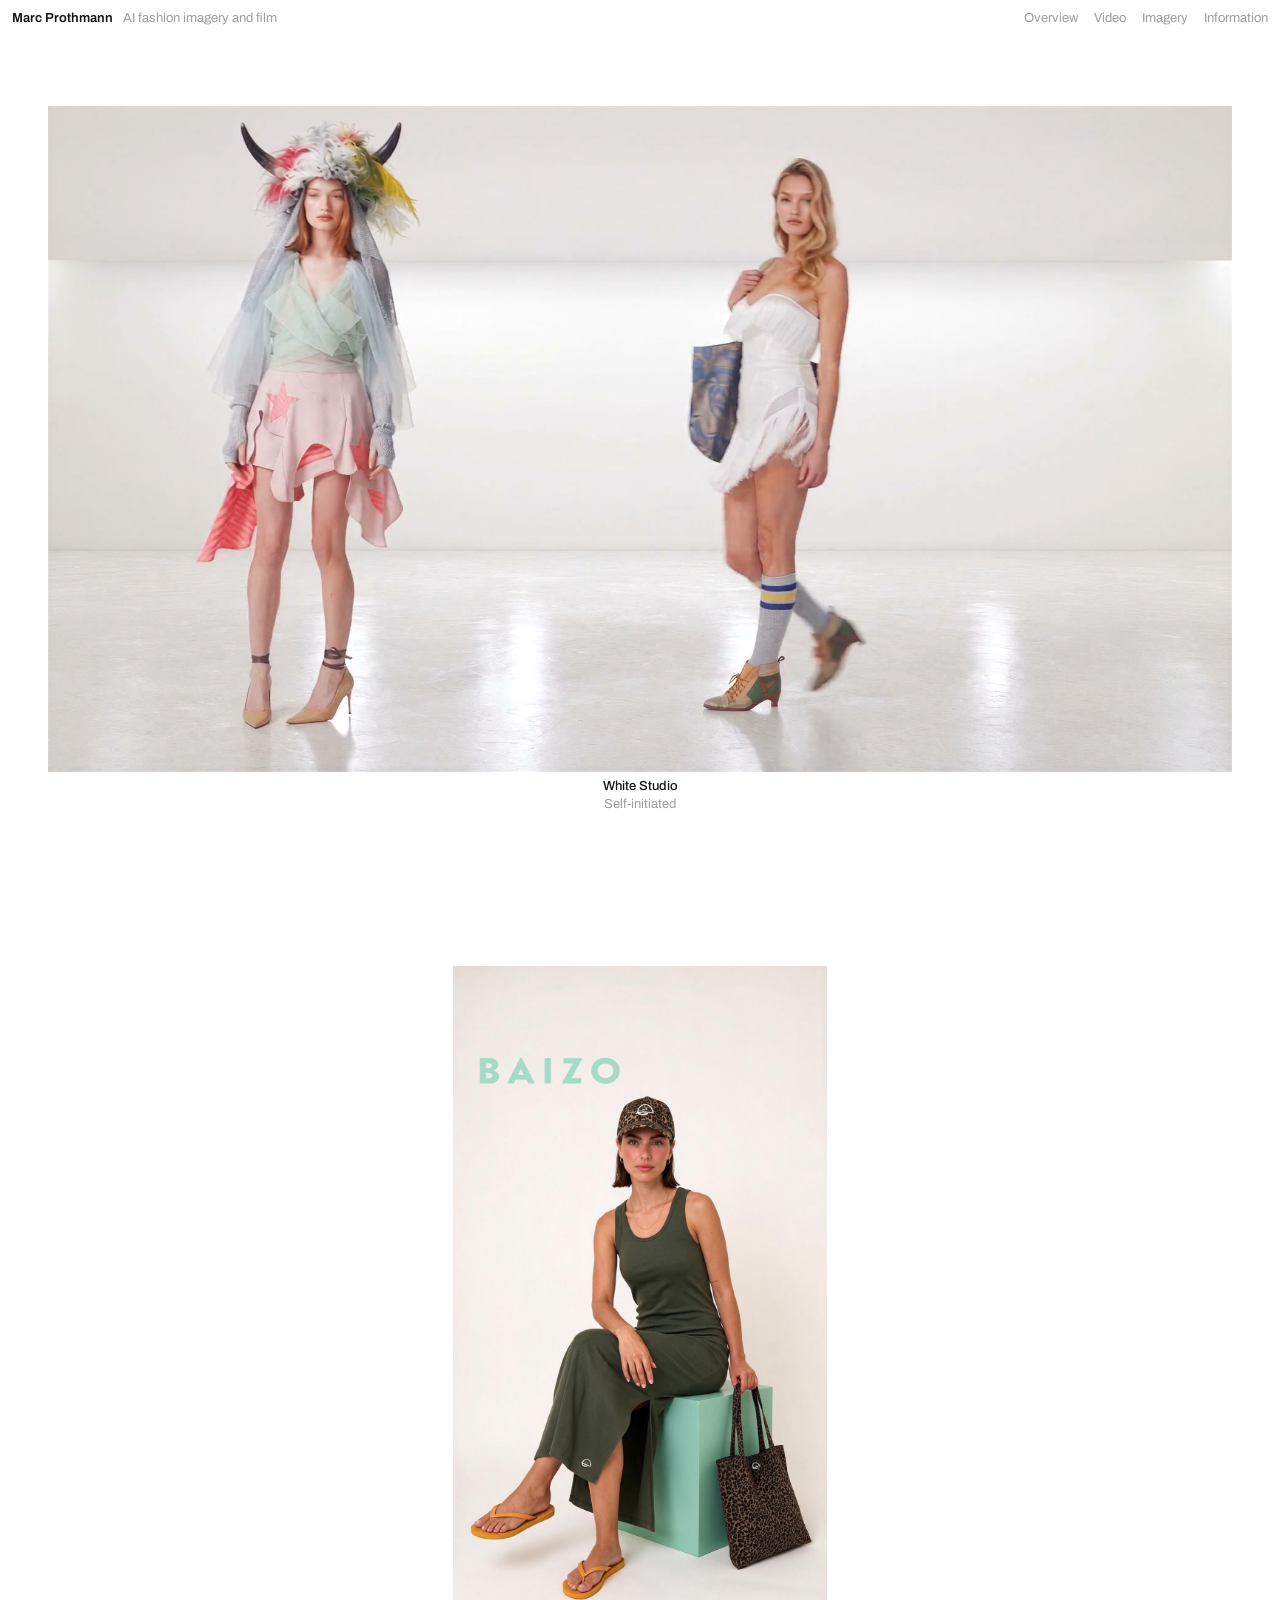
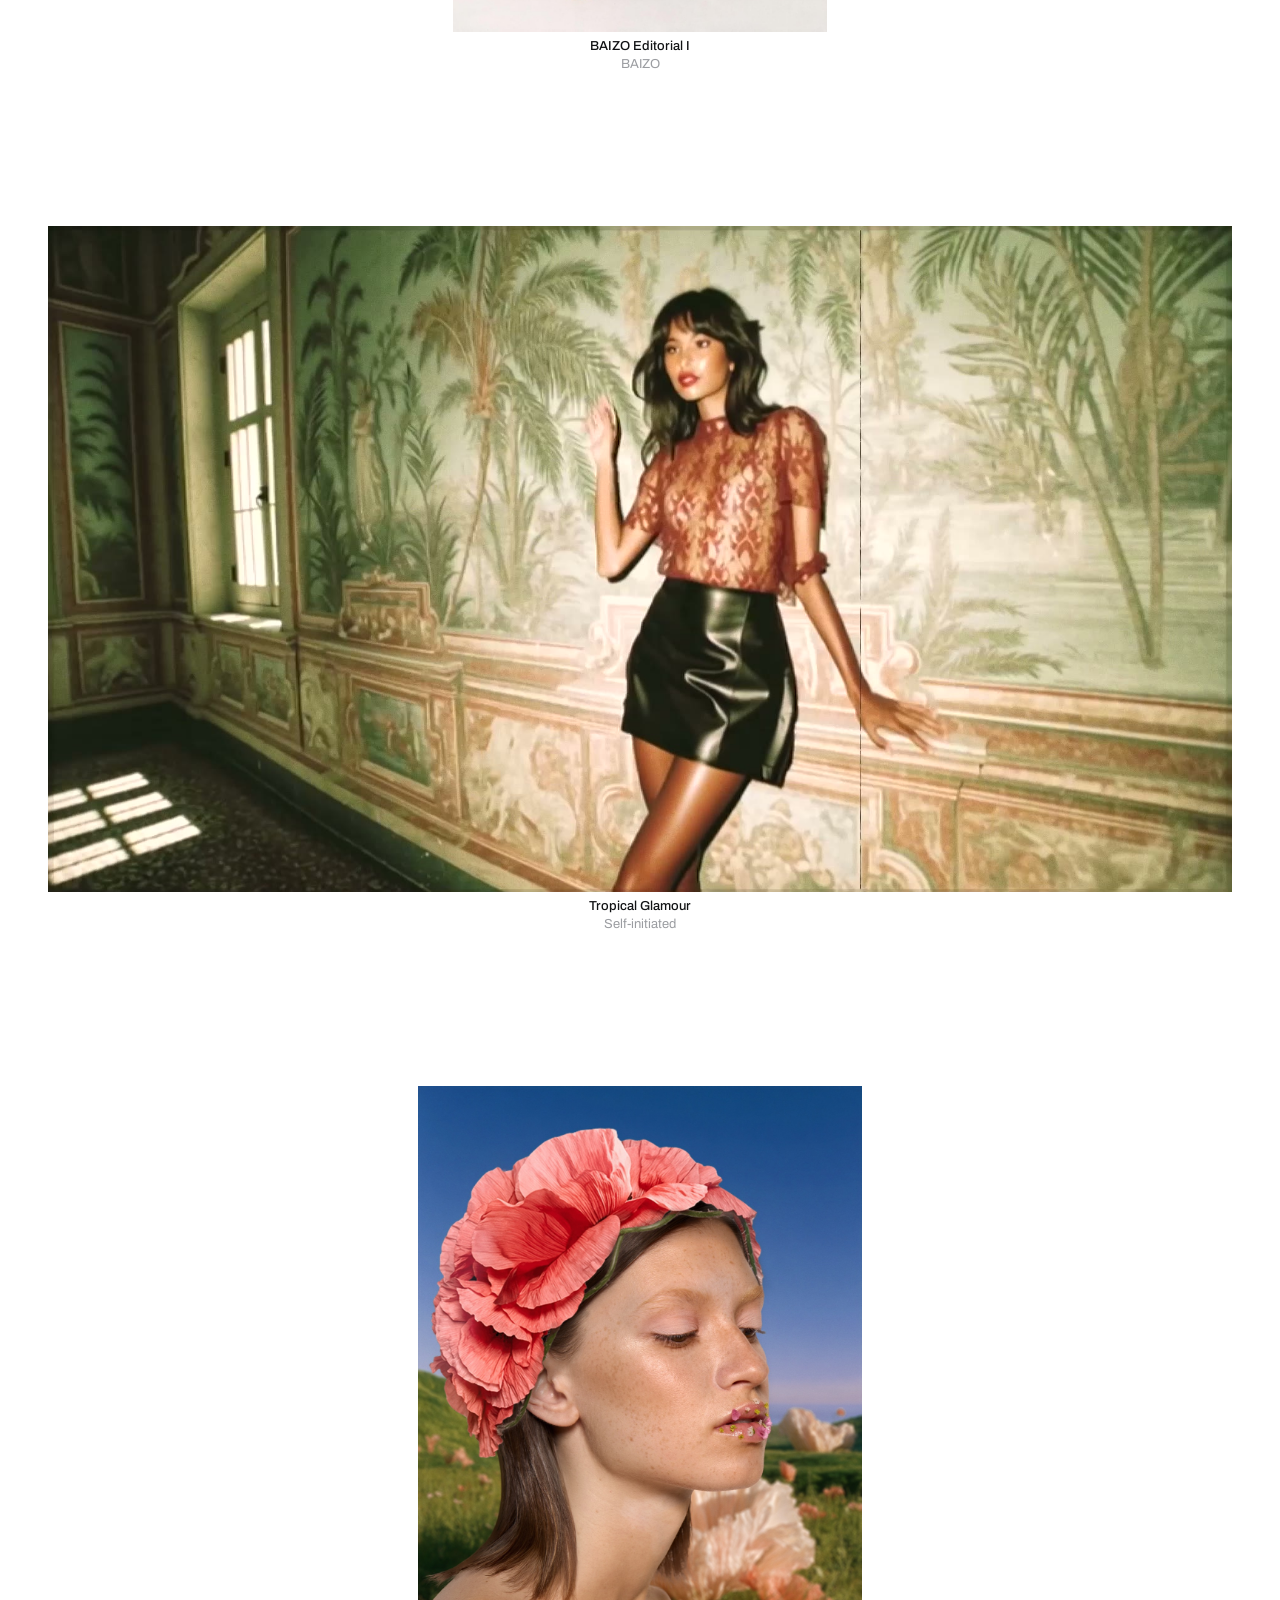
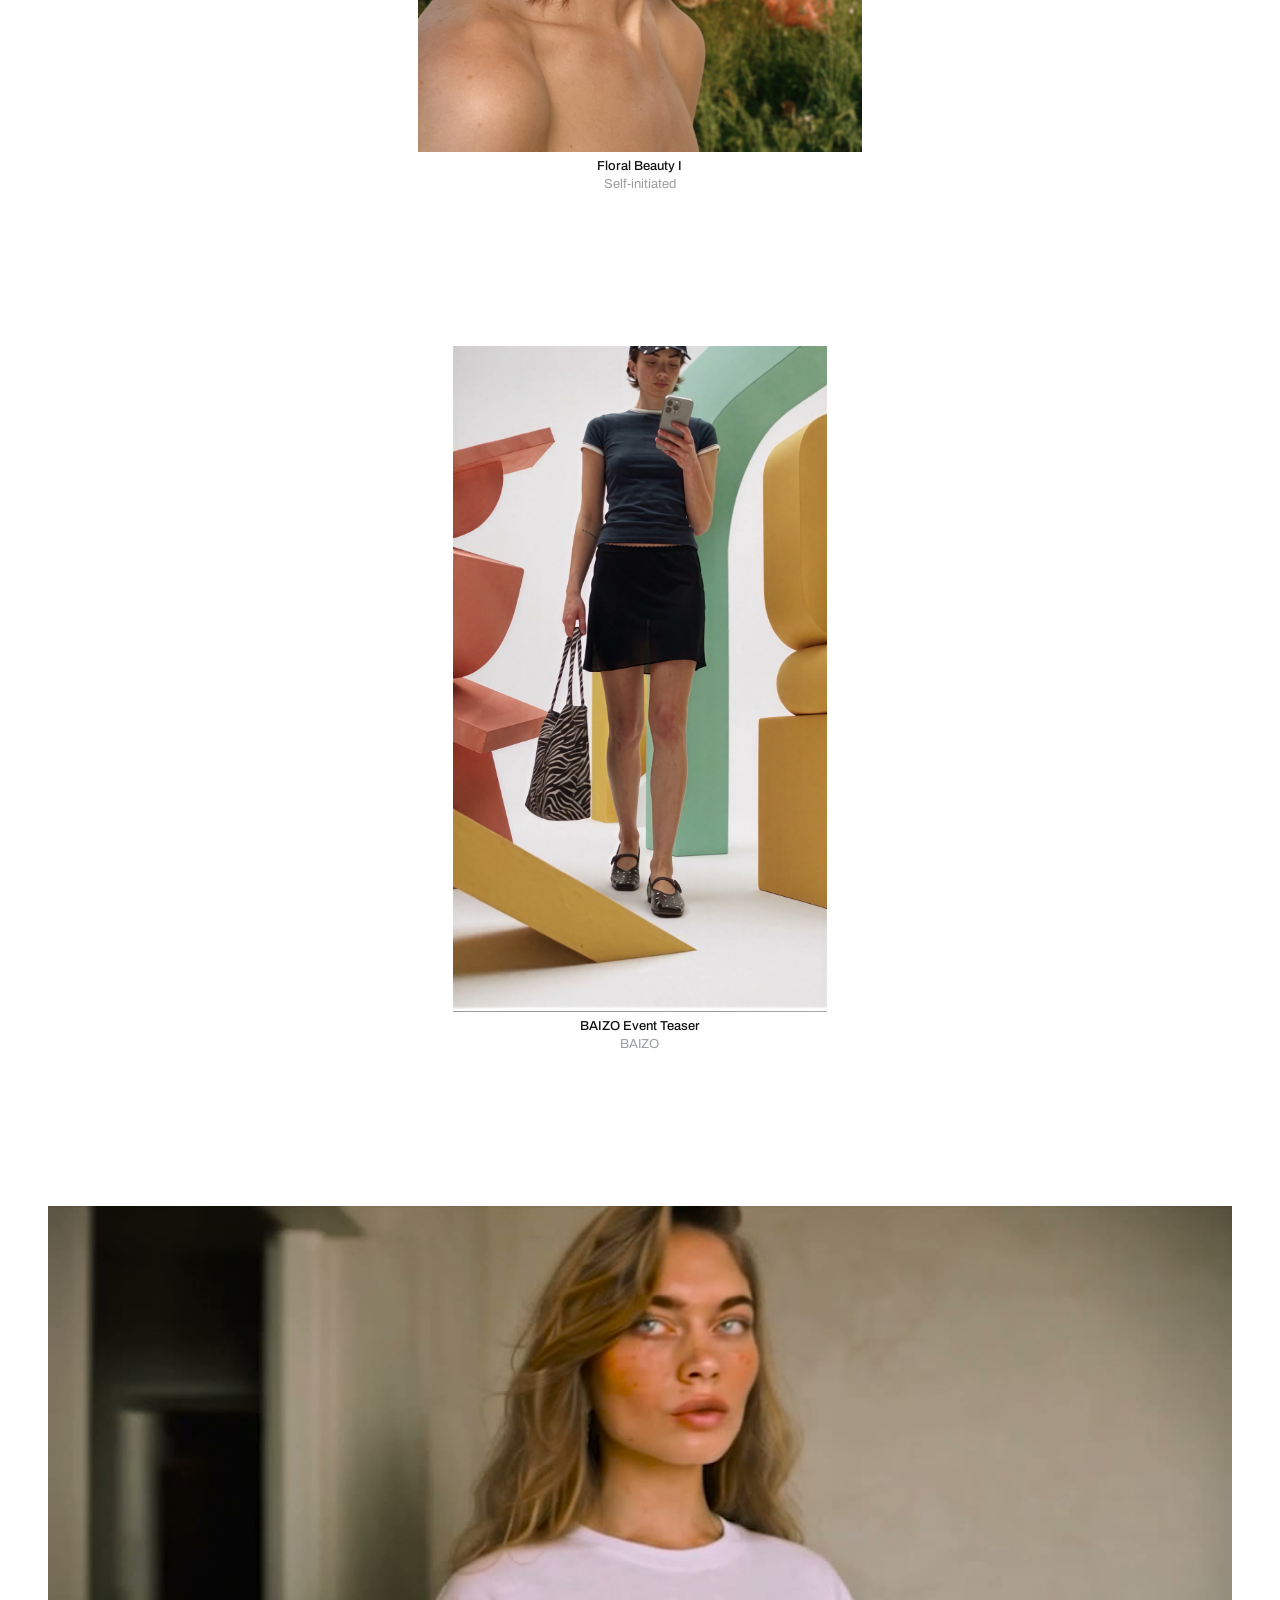
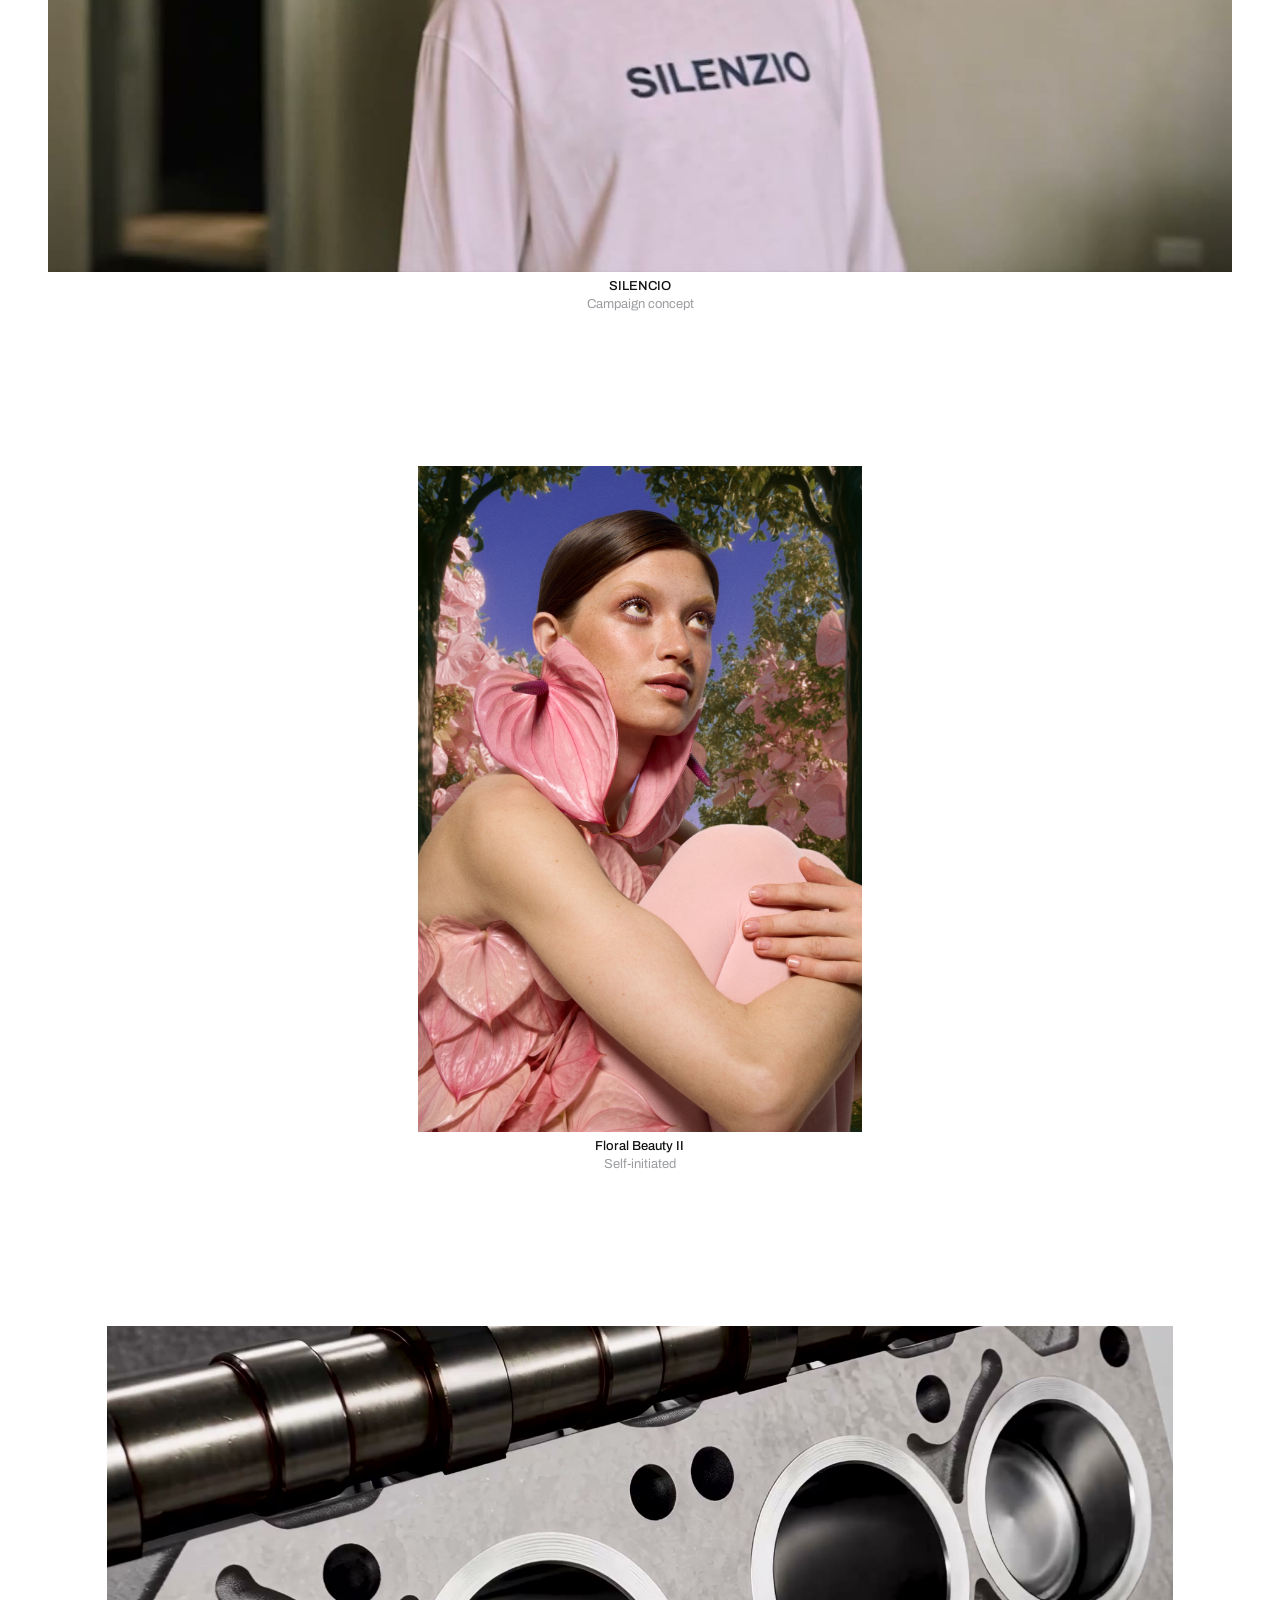
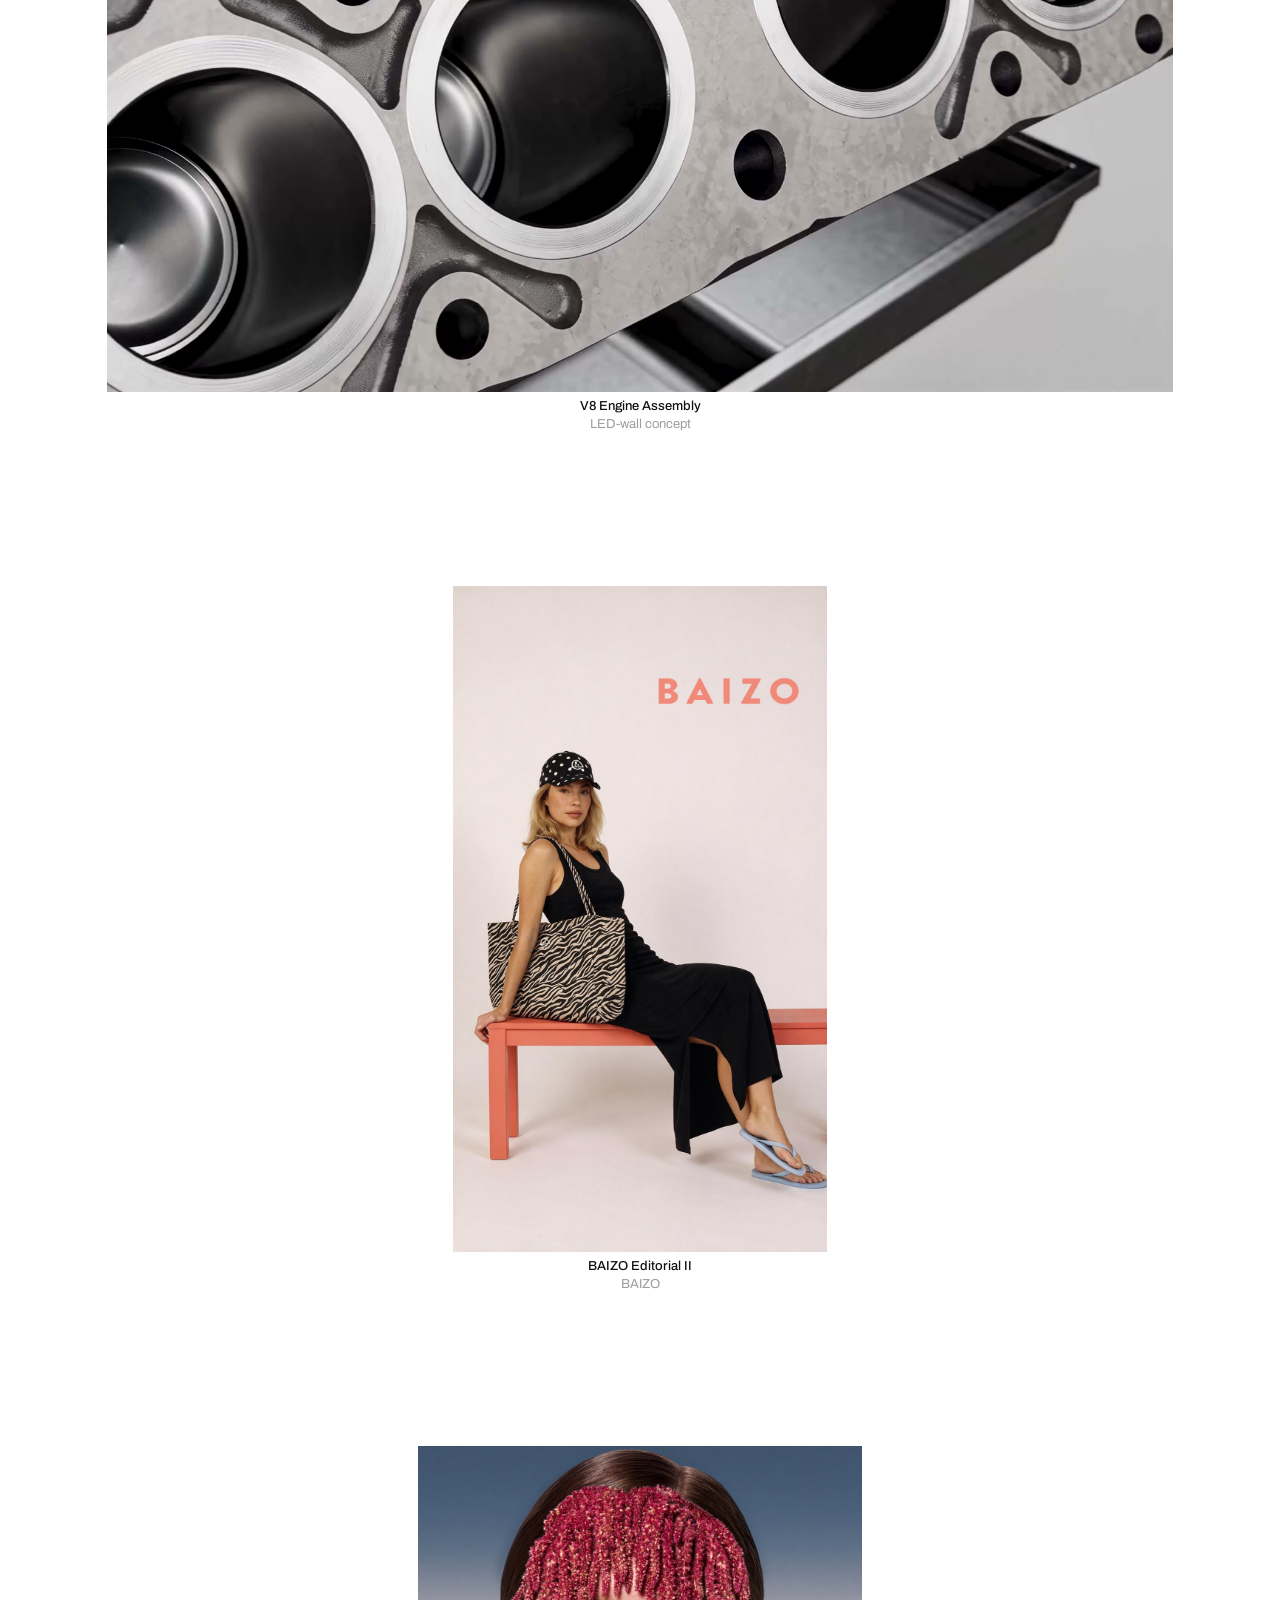
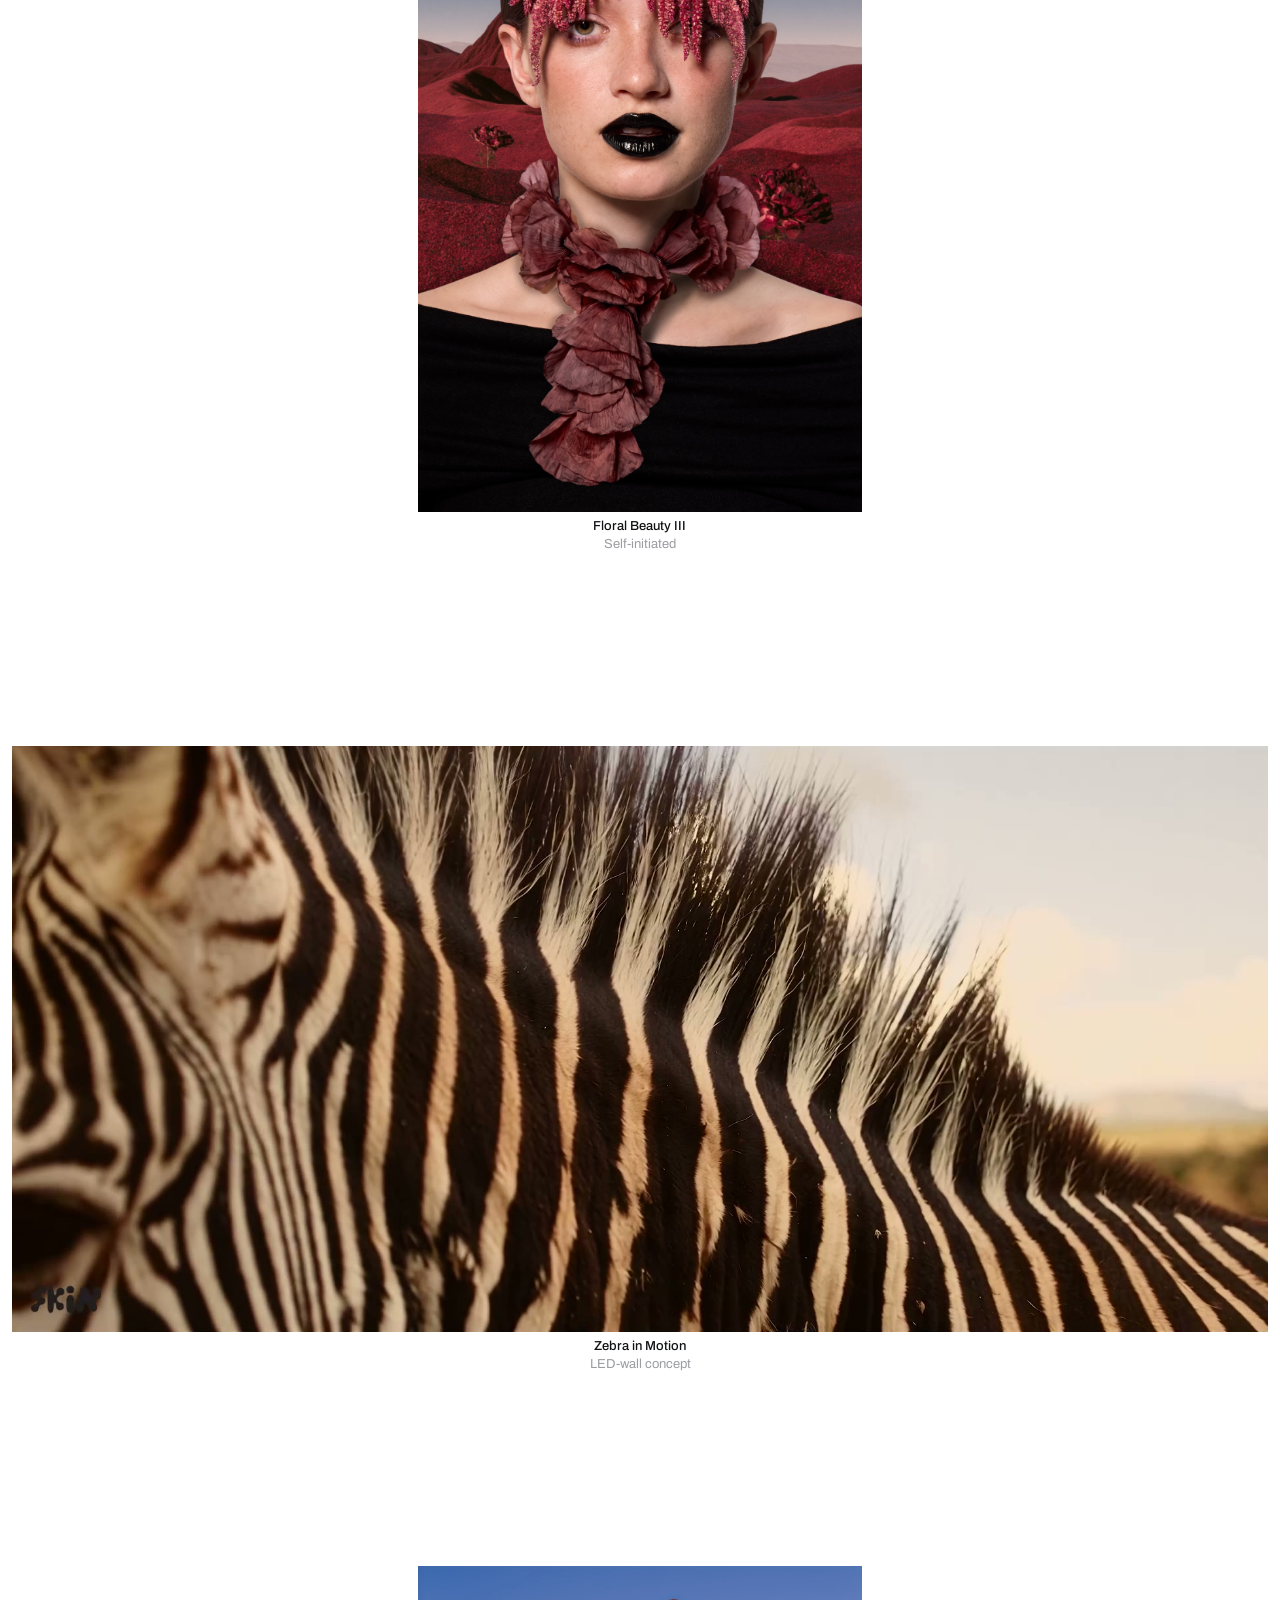
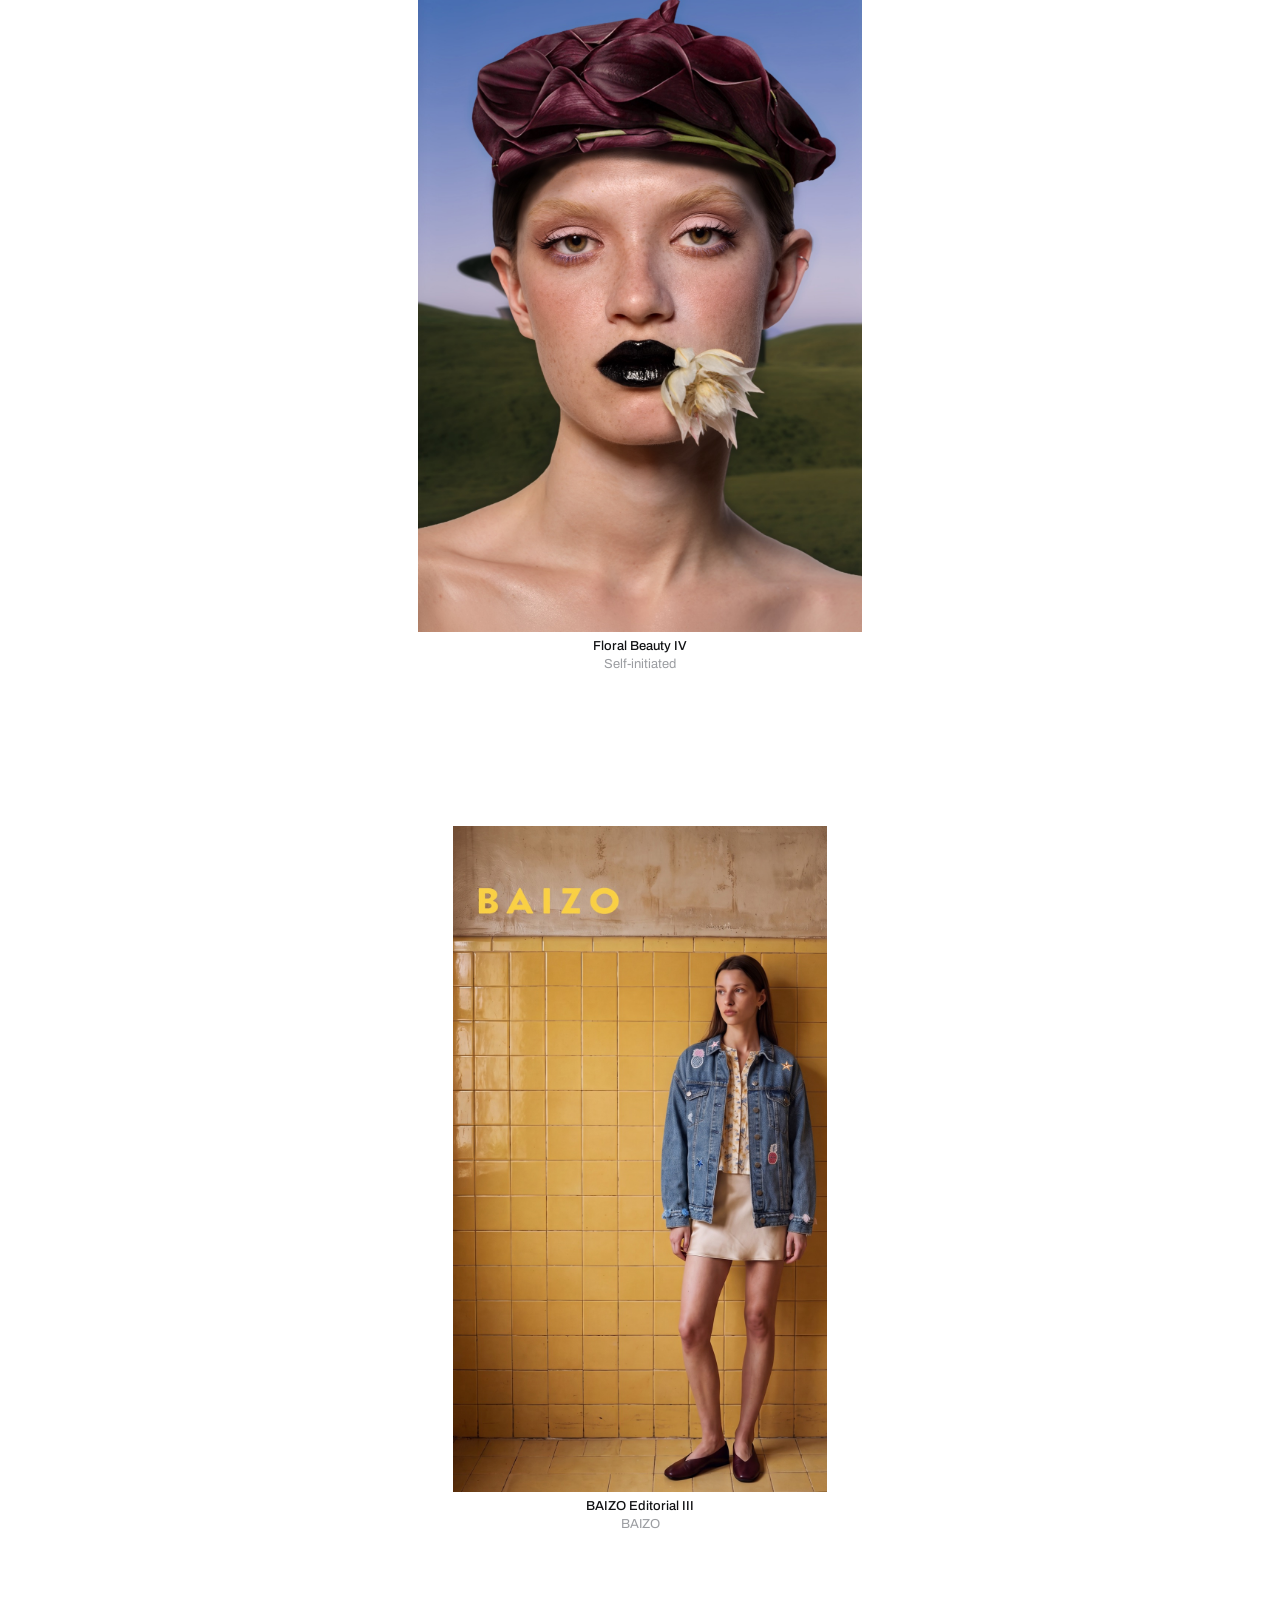
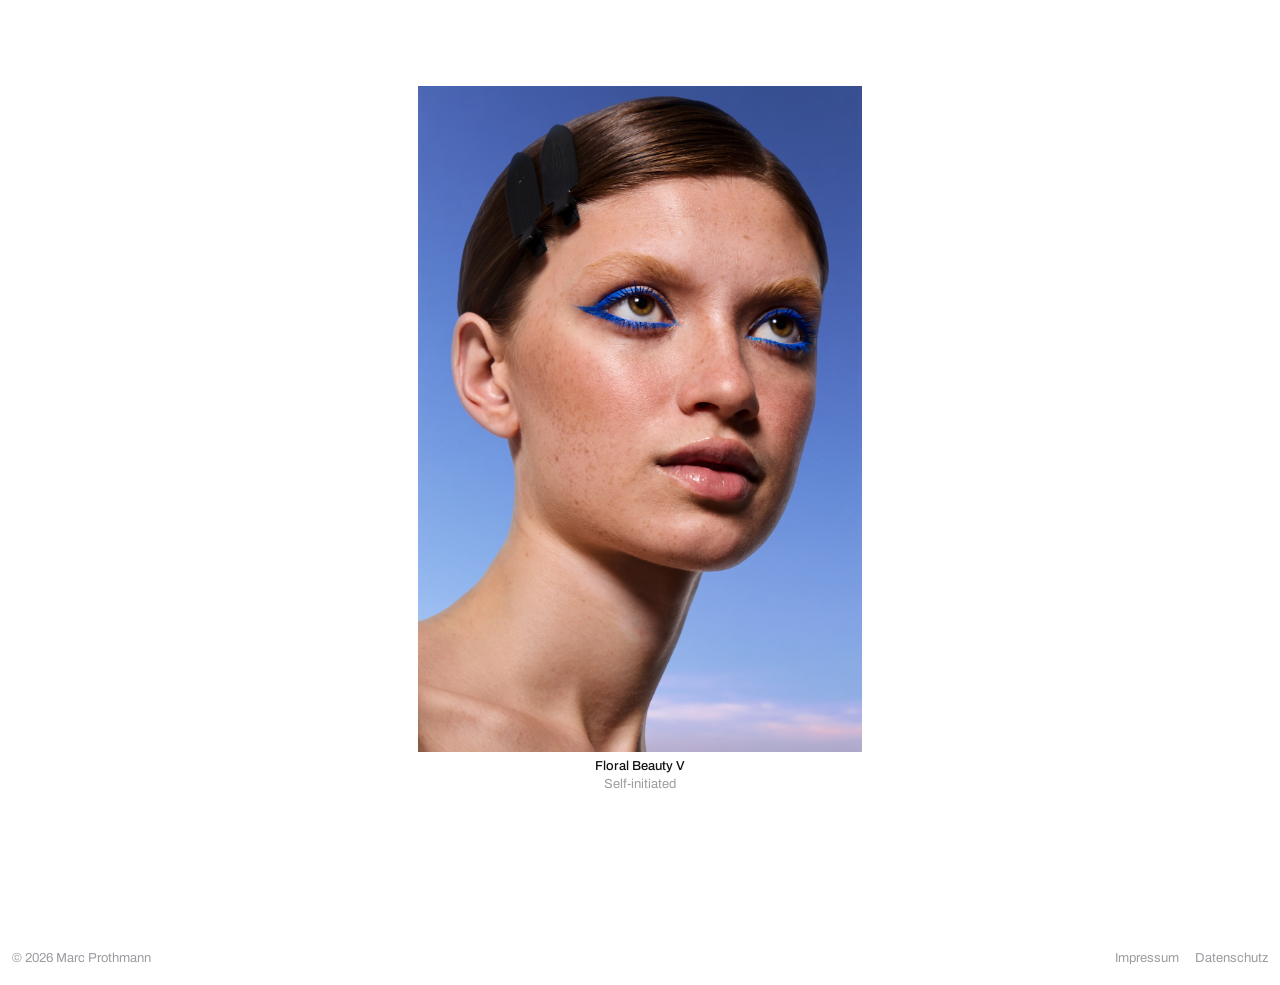
==== index.html @ 1695d23b "Startseite mit einer Arbeit pro Bildschirm, Imagery-Seite, Upwork-Projekttexte, Information neu Co-A" ====
<!doctype html>
<html lang="en">
<head>
<meta charset="utf-8">
<meta name="viewport" content="width=device-width, initial-scale=1">
<title>Marc Prothmann · AI fashion imagery and film</title>
<meta name="description" content="Portfolio of Marc Prothmann: fashion films, editorials and campaign concepts made with generative AI, from creative direction to final edit.">
<meta property="og:title" content="Marc Prothmann · AI fashion imagery and film">
<meta property="og:description" content="Fashion films, editorials and campaign concepts made with generative AI.">
<meta property="og:image" content="https://protisign.com/media/hero-film.jpg">
<link rel="icon" href="favicon.svg" type="image/svg+xml">
<link rel="preload" href="fonts/archivo-var.woff2" as="font" type="font/woff2" crossorigin>
<link rel="stylesheet" href="style.css">
</head>
<body>

<header class="top">
  <a class="who" href="./"><span class="name">Marc Prothmann</span> <span class="what">AI fashion imagery and film</span></a>
  <nav class="nav" aria-label="Pages">
    <a href="overview.html">Overview</a>
    <a href="video.html">Video</a>
    <a href="imagery.html">Imagery</a>
    <a href="information.html">Information</a>
  </nav>
</header>

<main>
  <section class="start" id="start" aria-label="Selected work"></section>
  <noscript><p class="noscript">This page needs JavaScript to show the work. Write to marc.prothmann191@gmail.com for a PDF.</p></noscript>
</main>

<footer class="foot">
  <span>© 2026 Marc Prothmann</span>
  <a href="impressum.html">Impressum</a>
  <a href="datenschutz.html">Datenschutz</a>
</footer>

<dialog class="viewer" aria-label="Work">
  <div class="viewer-bar"><button class="viewer-close" type="button">Close</button></div>
  <div class="viewer-stage"></div>
  <div class="viewer-text"></div>
</dialog>

<script src="projects.js"></script>
<script src="main.js"></script>
</body>
</html>
---- style.css ----
/* Portfolio Marc Prothmann. Aufbau nach Art eines Fotografen-Overviews: kleine Typo, Strichleiste, dichtes Raster,
   jede Arbeit im eigenen Format, unten bündig. Eine Schrift (Archivo, lokal), Weiß, die Arbeit trägt die Farbe. */

@font-face {
  font-family: "Archivo";
  src: url("fonts/archivo-var.woff2") format("woff2");
  font-weight: 100 900;
  font-stretch: 62% 125%;
  font-display: swap;
}

:root {
  --paper: #ffffff;
  --ink: #111214;
  --quiet: #9b9da1;
  --line: #c9cbcf;
  --stage: #f1f1f2;
  --signal: #ed1212;
  --pad: 12px;
}

* { box-sizing: border-box; }
html { -webkit-text-size-adjust: 100%; }
body {
  margin: 0;
  background: var(--paper);
  color: var(--ink);
  font-family: "Archivo", "Helvetica Neue", Arial, sans-serif;
  font-size: 13px;
  line-height: 1.35;
}
img, video { display: block; max-width: 100%; }
a { color: inherit; text-decoration: none; }
a:hover { text-decoration: underline; text-underline-offset: 0.2em; }
:focus-visible { outline: 2px solid var(--signal); outline-offset: 2px; }

/* Kopfzeile */
.top {
  position: sticky;
  top: 0;
  z-index: 5;
  display: flex;
  justify-content: space-between;
  align-items: baseline;
  gap: 16px;
  padding: 10px var(--pad);
  background: var(--paper);
}
.who { display: flex; gap: 10px; flex-wrap: wrap; align-items: baseline; }
.who:hover { text-decoration: none; }
.name { font-weight: 600; }
.what { color: var(--quiet); }
.nav { display: flex; gap: 16px; }
.nav a { color: var(--quiet); }
.nav a[aria-current="page"], .nav a:hover { color: var(--ink); text-decoration: none; }

/* Strichleiste: ein Strich pro Arbeit, Vorschau beim Drüberfahren */
.ticks { display: flex; flex-wrap: wrap; gap: 0; padding: 4px calc(var(--pad) - 3px) 0; }
.tick { display: block; width: 9px; height: 18px; position: relative; }
.tick::before { content: ""; position: absolute; left: 4px; top: 2px; bottom: 2px; width: 1px; background: var(--ink); }
.tick:hover::before, .tick:focus-visible::before { width: 2px; left: 3.5px; background: var(--signal); }
.peek {
  position: fixed; z-index: 6; width: 120px; pointer-events: none;
  background: var(--stage); opacity: 0; transition: opacity 0.12s;
}
.peek.on { opacity: 1; }
.peek img { width: 100%; height: auto; }

/* Raster */
.grid {
  display: grid;
  grid-template-columns: repeat(5, minmax(0, 1fr));
  column-gap: 12px;
  row-gap: 36px;
  align-items: end;
  padding: 56px var(--pad) 0;
}
.item {
  display: block;
  width: 100%;
  min-width: 0;
  padding: 0;
  border: 0;
  background: none;
  color: inherit;
  font: inherit;
  text-align: left;
  cursor: pointer;
}
.media { position: relative; width: 100%; background: var(--stage); overflow: hidden; }
.media video, .media img { width: 100%; height: 100%; object-fit: cover; }
.cap { display: block; padding-top: 6px; }
.cap .t, .cap .c { display: block; white-space: nowrap; overflow: hidden; text-overflow: ellipsis; }
.cap .t { font-weight: 500; }
.cap .c { color: var(--quiet); }
.item:hover .t { text-decoration: underline; text-underline-offset: 0.2em; }

.grid-video { grid-template-columns: repeat(2, minmax(0, 1fr)); column-gap: 20px; row-gap: 40px; padding-top: 32px; }
.grid-video .cap { font-size: 14px; }
.grid-video .portrait .media, .grid-video .portrait .cap { width: 50%; }
.grid-image { grid-template-columns: repeat(4, minmax(0, 1fr)); column-gap: 14px; row-gap: 36px; padding-top: 32px; }

/* Startseite: eine Arbeit pro Bildschirm, mittig, Bildunterschrift darunter */
.start { display: grid; }
.solo {
  min-height: calc(100svh - 40px);
  display: grid;
  place-items: center;
  padding: 24px var(--pad) 40px;
}
.item-solo { width: auto; display: grid; justify-items: center; }
.item-solo .media { width: min(calc(100vw - 2 * var(--pad)), calc(74svh * var(--r))); }
.item-solo .cap { width: 100%; text-align: center; }
.item-solo .cap .t, .item-solo .cap .c { white-space: normal; }

/* Information */
.info { max-width: 640px; padding: 40px var(--pad) 0; display: grid; gap: 34px; font-size: 14px; line-height: 1.5; }
.info-lede { margin: 0; font-size: 17px; line-height: 1.45; }
.info h2 { margin: 0 0 6px; font-size: 13px; font-weight: 600; }
.info p { margin: 0; }
.info a { text-decoration: underline; text-underline-offset: 0.2em; text-decoration-color: var(--line); }
.info ul { margin: 6px 0 0; padding-left: 1.1em; }
.pairs { margin: 0; display: grid; gap: 4px; }
.pairs > div { display: grid; grid-template-columns: 7.5em minmax(0, 1fr); gap: 12px; }
.pairs dt { color: var(--quiet); }
.pairs dd { margin: 0; }

/* Fußzeile */
.foot { display: flex; gap: 16px; flex-wrap: wrap; padding: 72px var(--pad) 18px; color: var(--quiet); }
.foot span { margin-right: auto; }
.noscript { padding: 24px var(--pad); }

/* Player mit Credits */
.viewer {
  width: min(94vw, 1500px); max-width: none; max-height: 96vh;
  padding: 0; border: 0; background: transparent; color: #fff; overflow: visible;
}
.viewer::backdrop { background: rgba(10, 10, 12, 0.94); }
.viewer-bar { display: flex; justify-content: flex-end; padding-bottom: 8px; }
.viewer-close { padding: 4px 10px; border: 1px solid rgba(255, 255, 255, 0.45); background: transparent; color: #fff; font: inherit; cursor: pointer; }
.viewer-stage video, .viewer-stage img { max-height: 78vh; width: auto; max-width: 100%; margin: 0 auto; background: #000; }
.viewer-text { max-width: 640px; margin: 12px auto 0; font-size: 13px; line-height: 1.5; color: rgba(255, 255, 255, 0.72); }
.viewer-text p { margin: 0; }
.viewer-text .vt-title { color: #fff; font-weight: 600; }
.viewer-text .vt-role { margin-bottom: 8px; }

@media (max-width: 1100px) { .grid { grid-template-columns: repeat(4, minmax(0, 1fr)); } .grid-image { grid-template-columns: repeat(3, minmax(0, 1fr)); } }
@media (max-width: 860px)  { .grid { grid-template-columns: repeat(3, minmax(0, 1fr)); } }
@media (max-width: 560px) {
  .top { flex-direction: column; gap: 4px; }
  .grid { grid-template-columns: repeat(2, minmax(0, 1fr)); column-gap: 8px; row-gap: 26px; padding-top: 28px; }
  .grid-video { grid-template-columns: minmax(0, 1fr); }
  .grid-image { grid-template-columns: repeat(2, minmax(0, 1fr)); }
  .solo { min-height: auto; padding: 20px var(--pad) 28px; }
  .nav { gap: 12px; flex-wrap: wrap; }
  .info-lede { font-size: 16px; }
}
@media (prefers-reduced-motion: reduce) { .peek { transition: none; } }
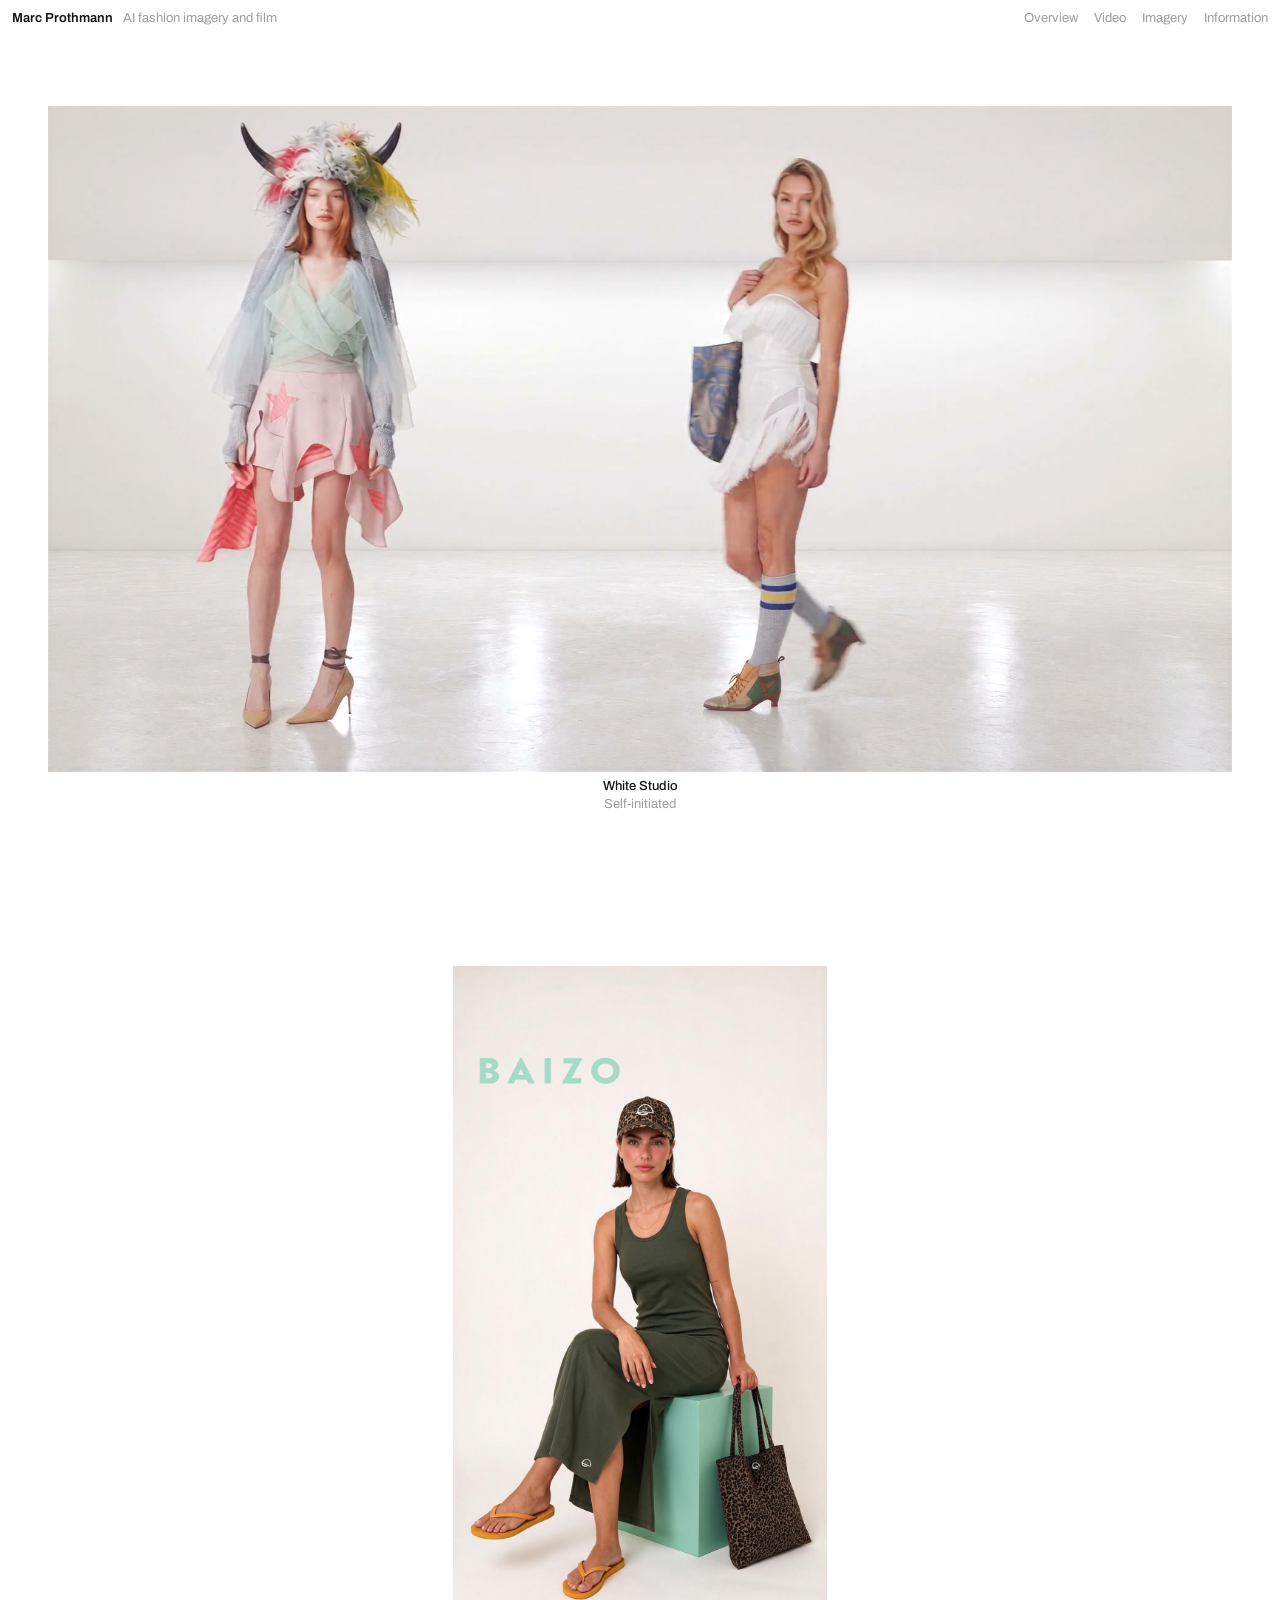
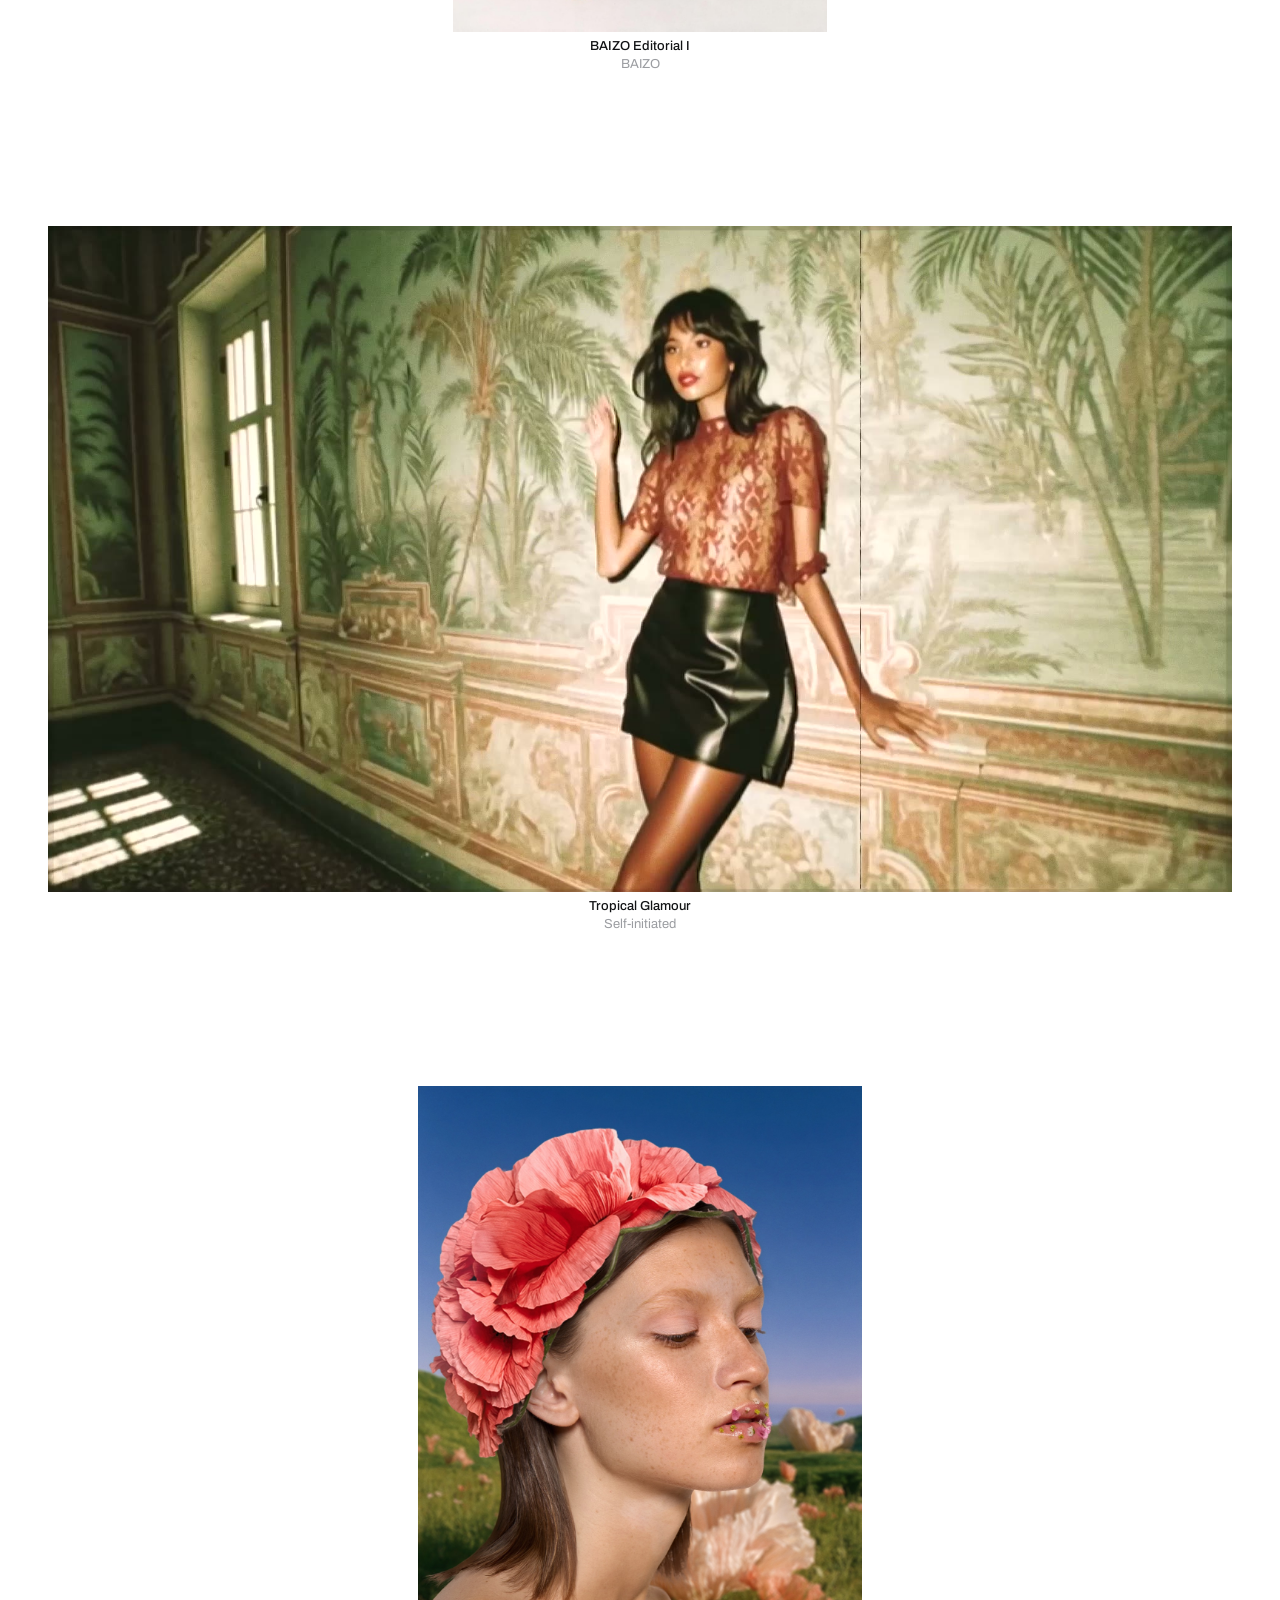
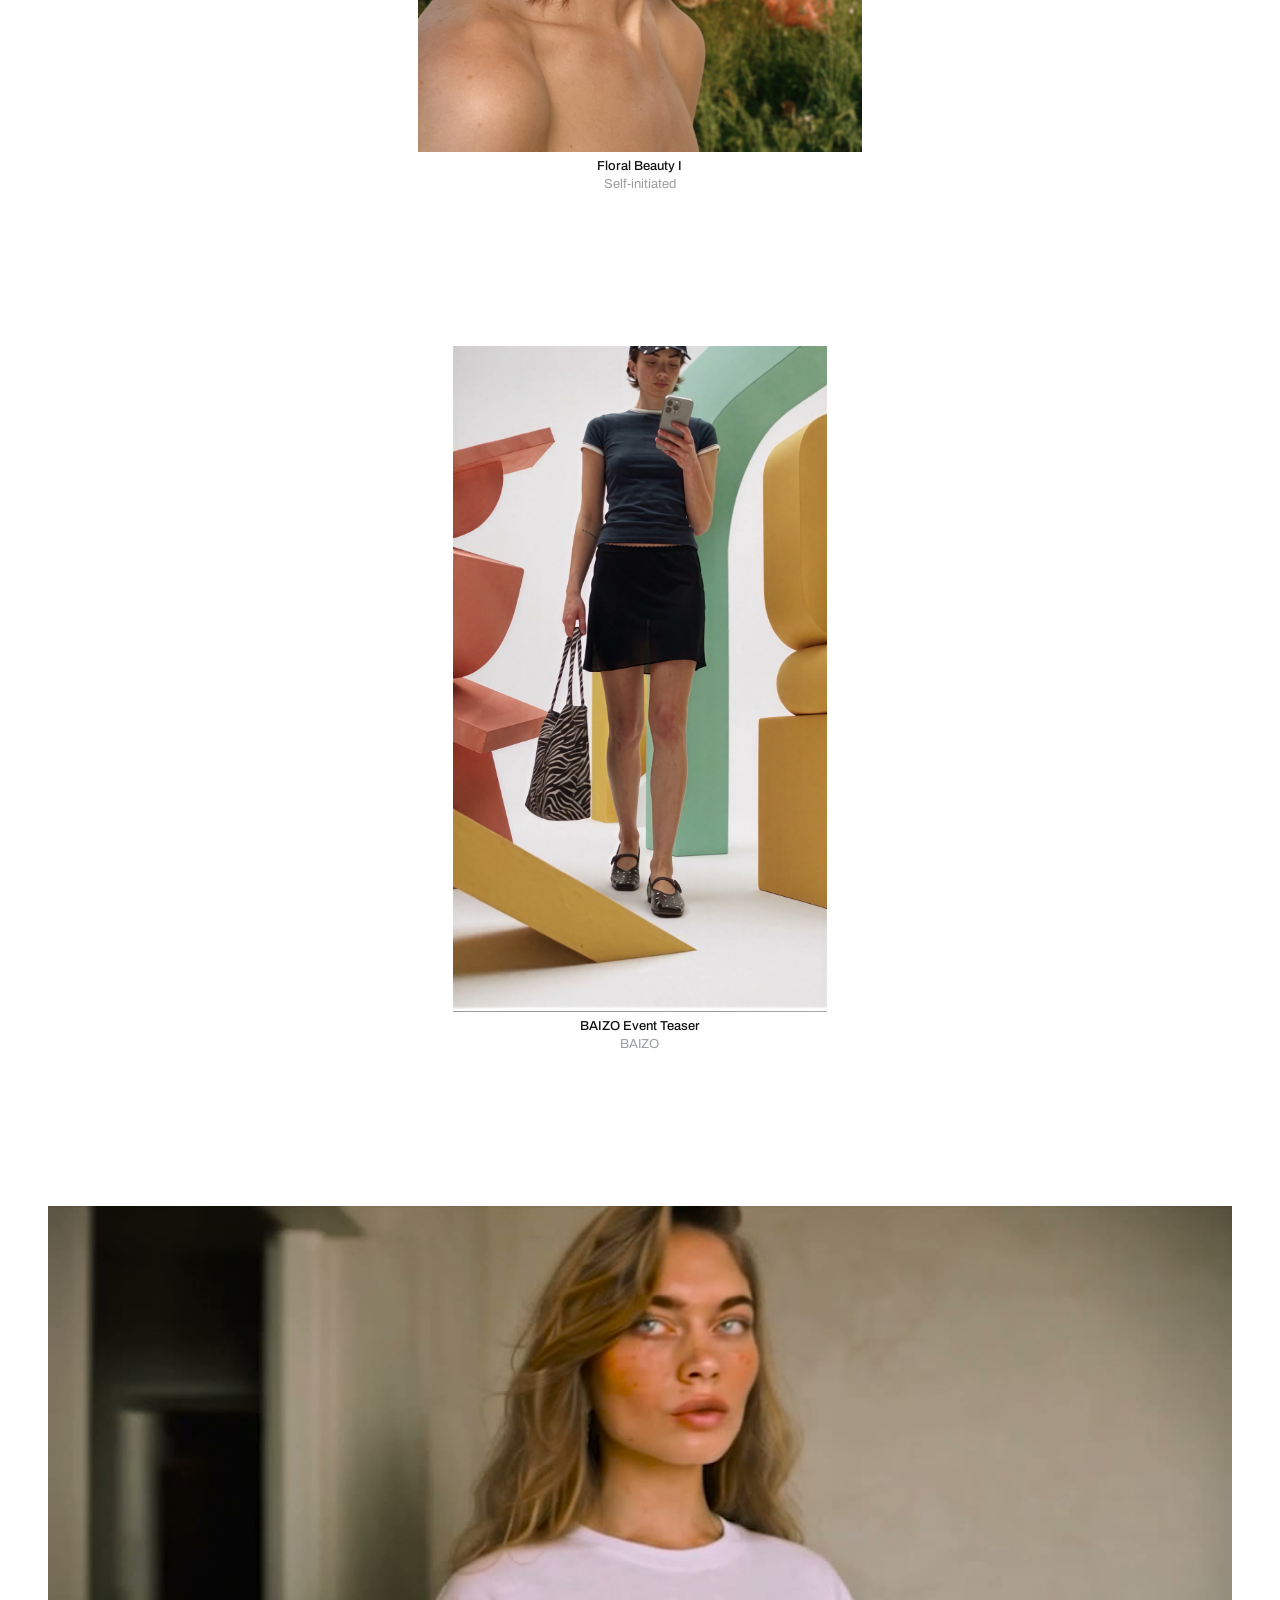
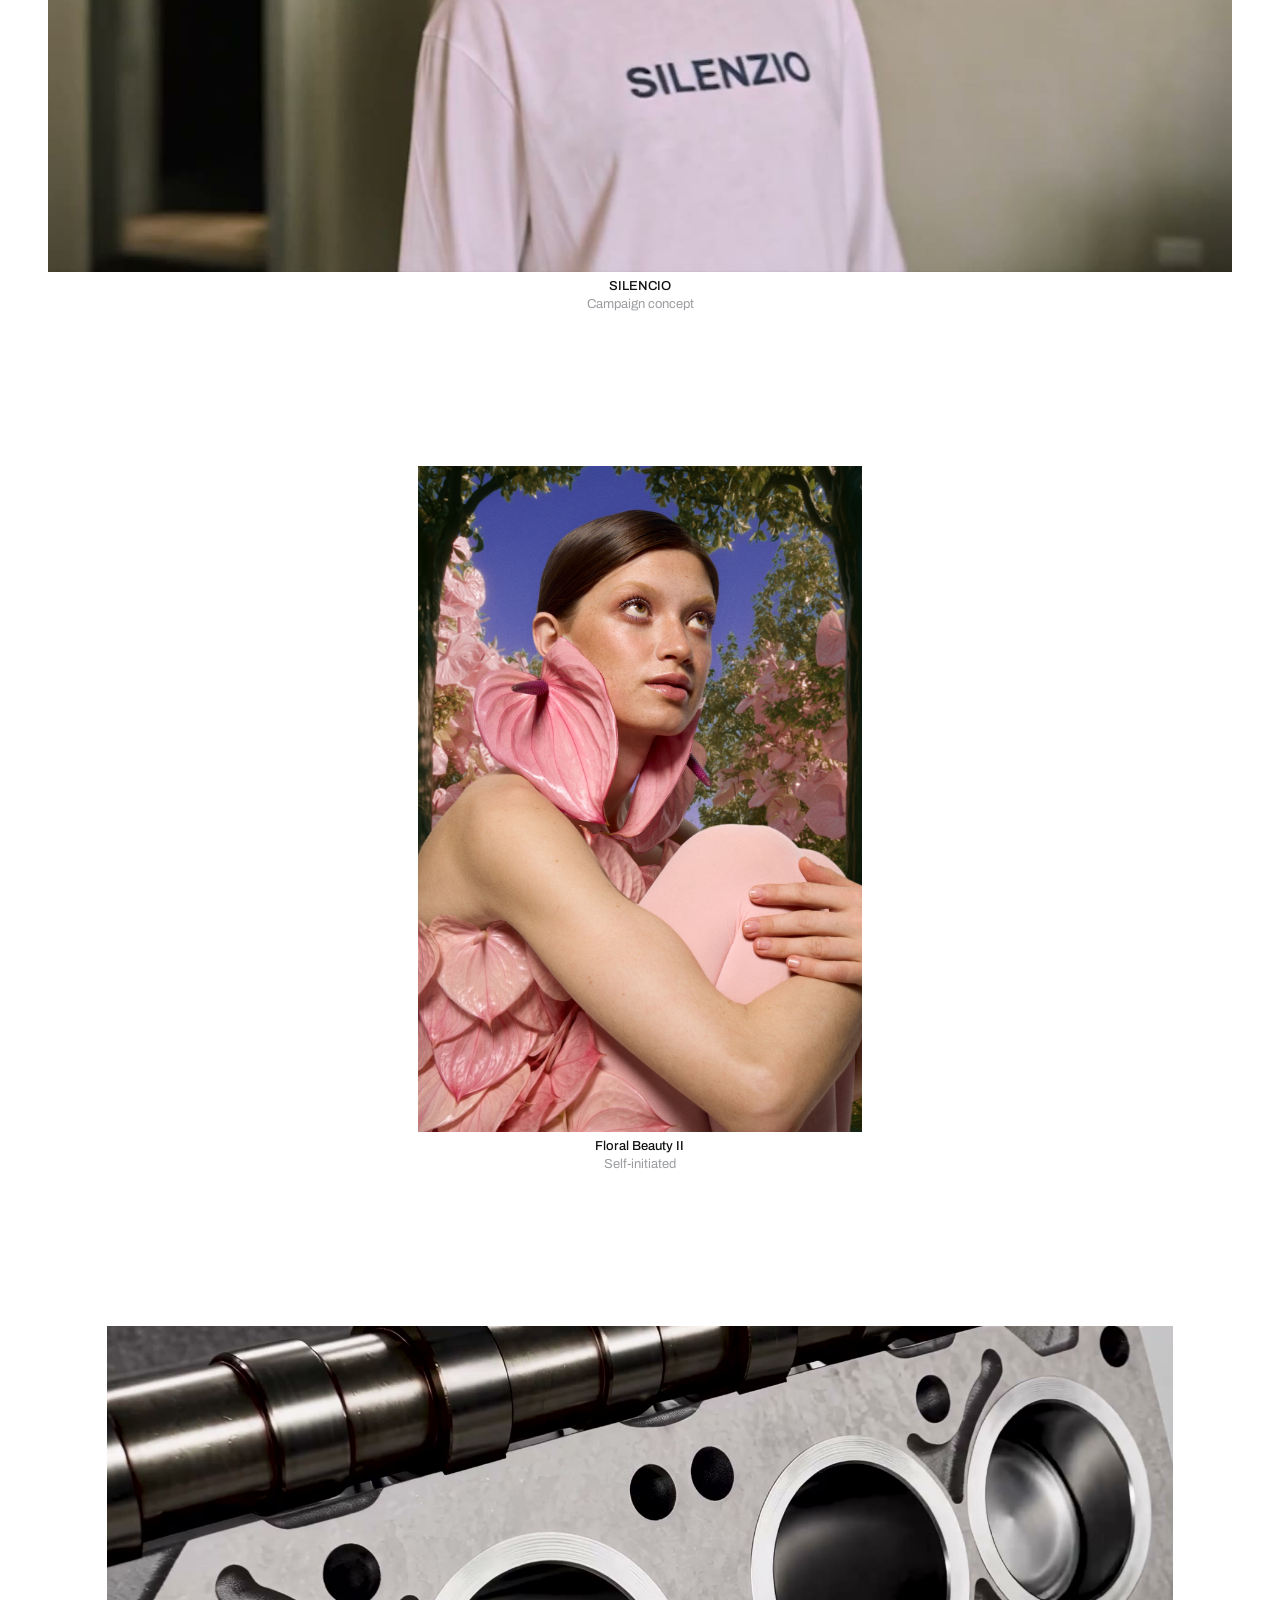
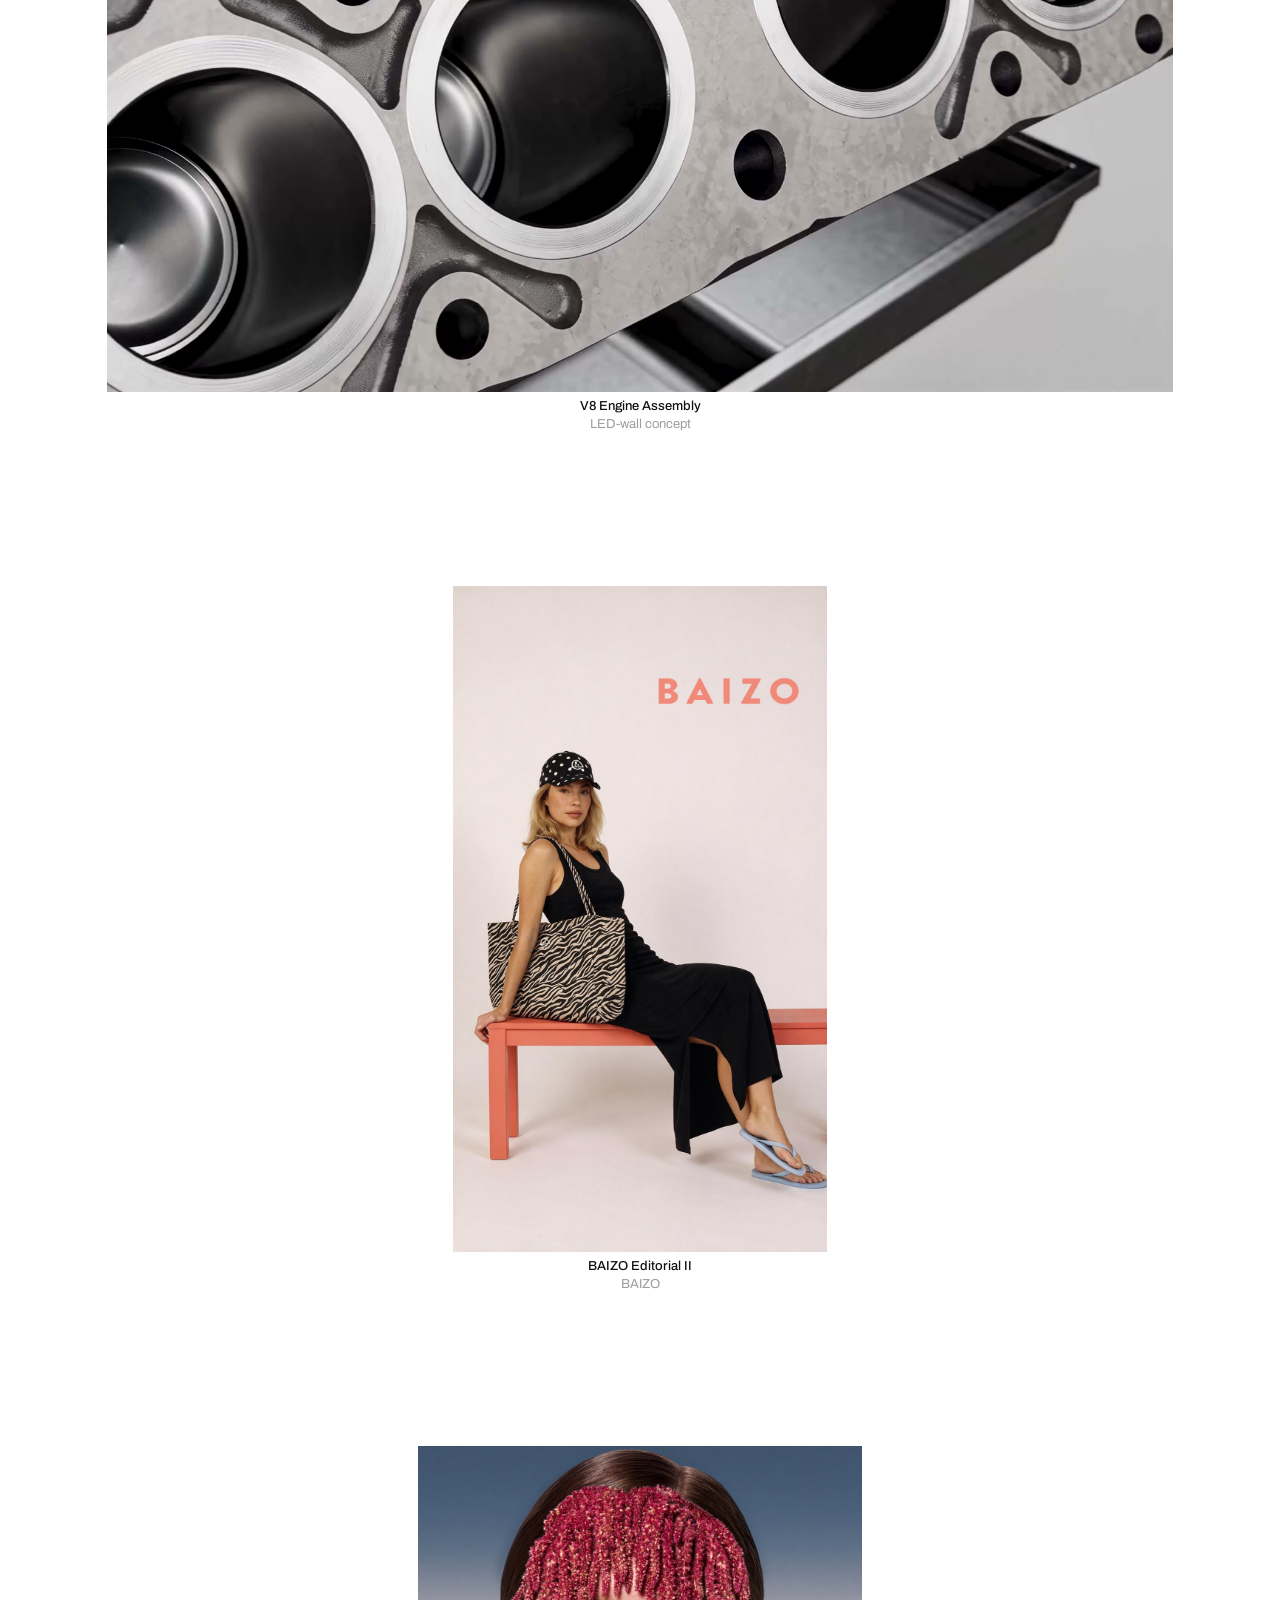
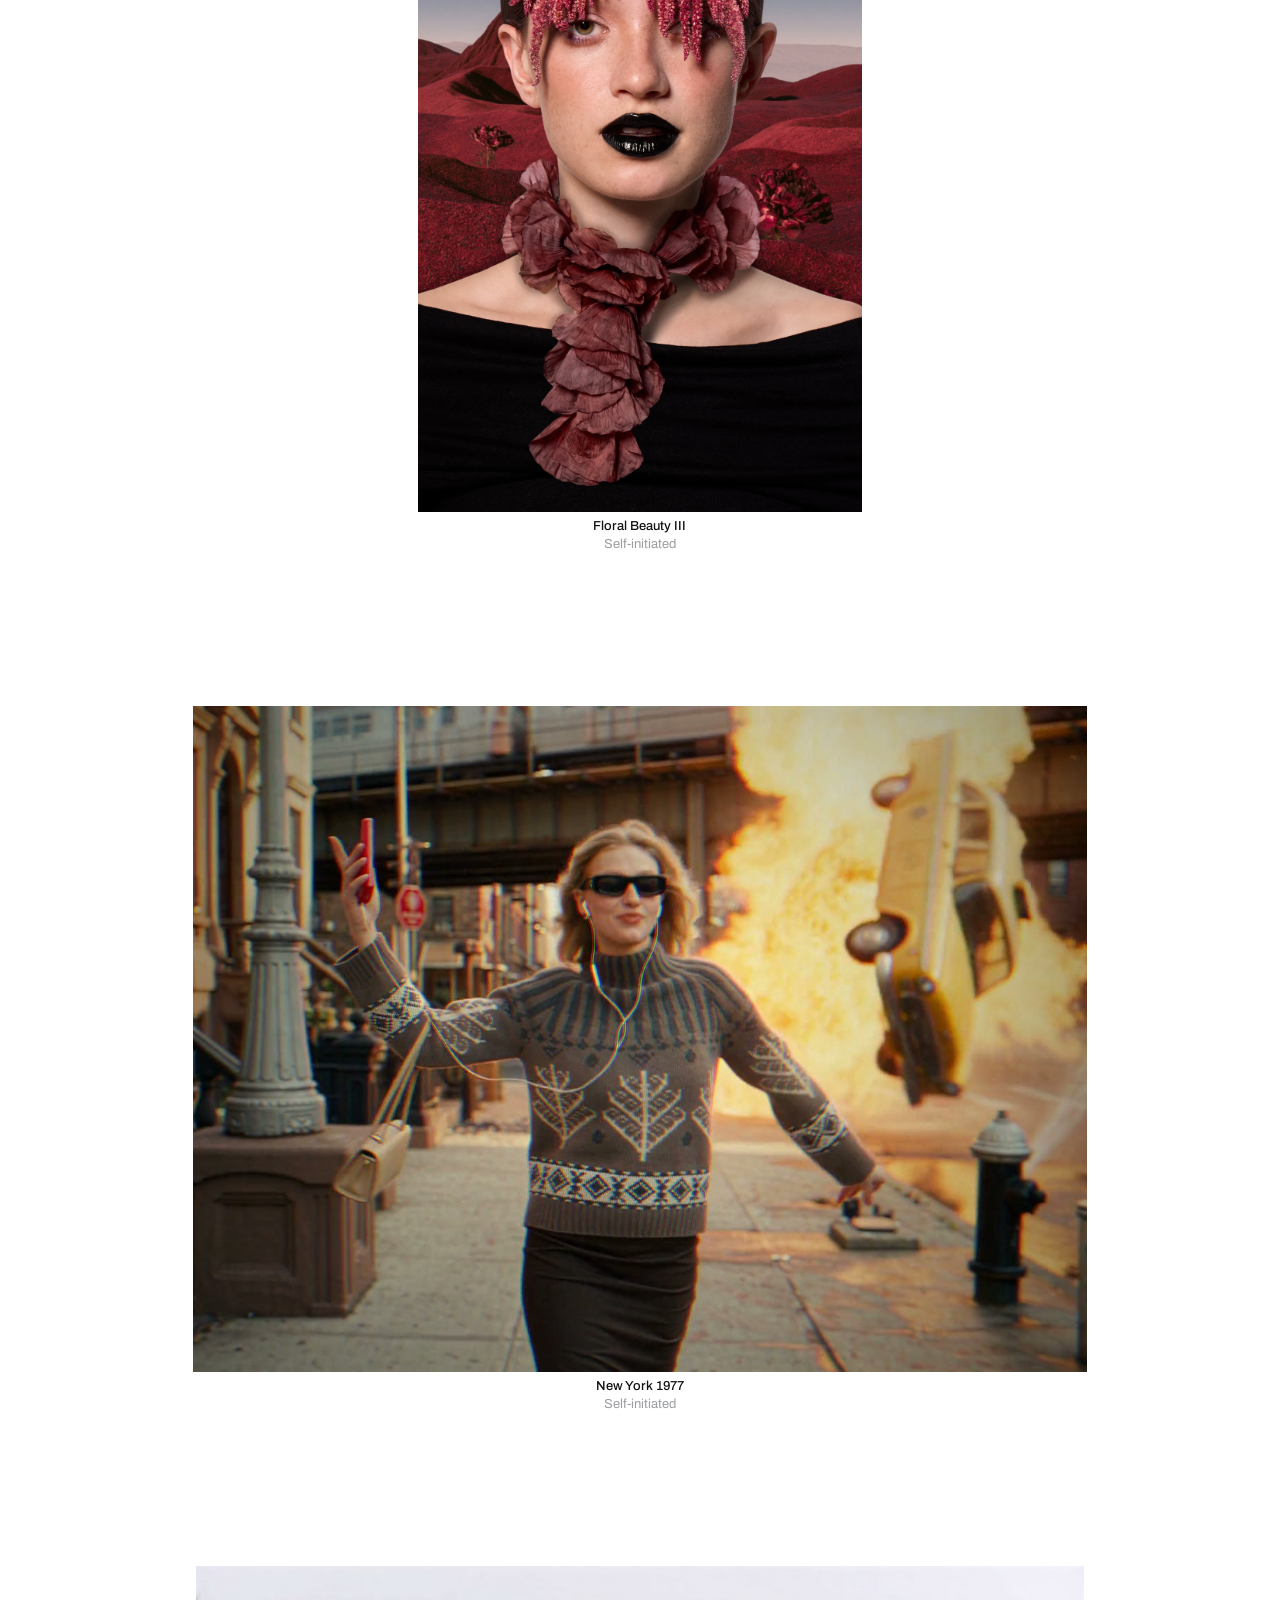
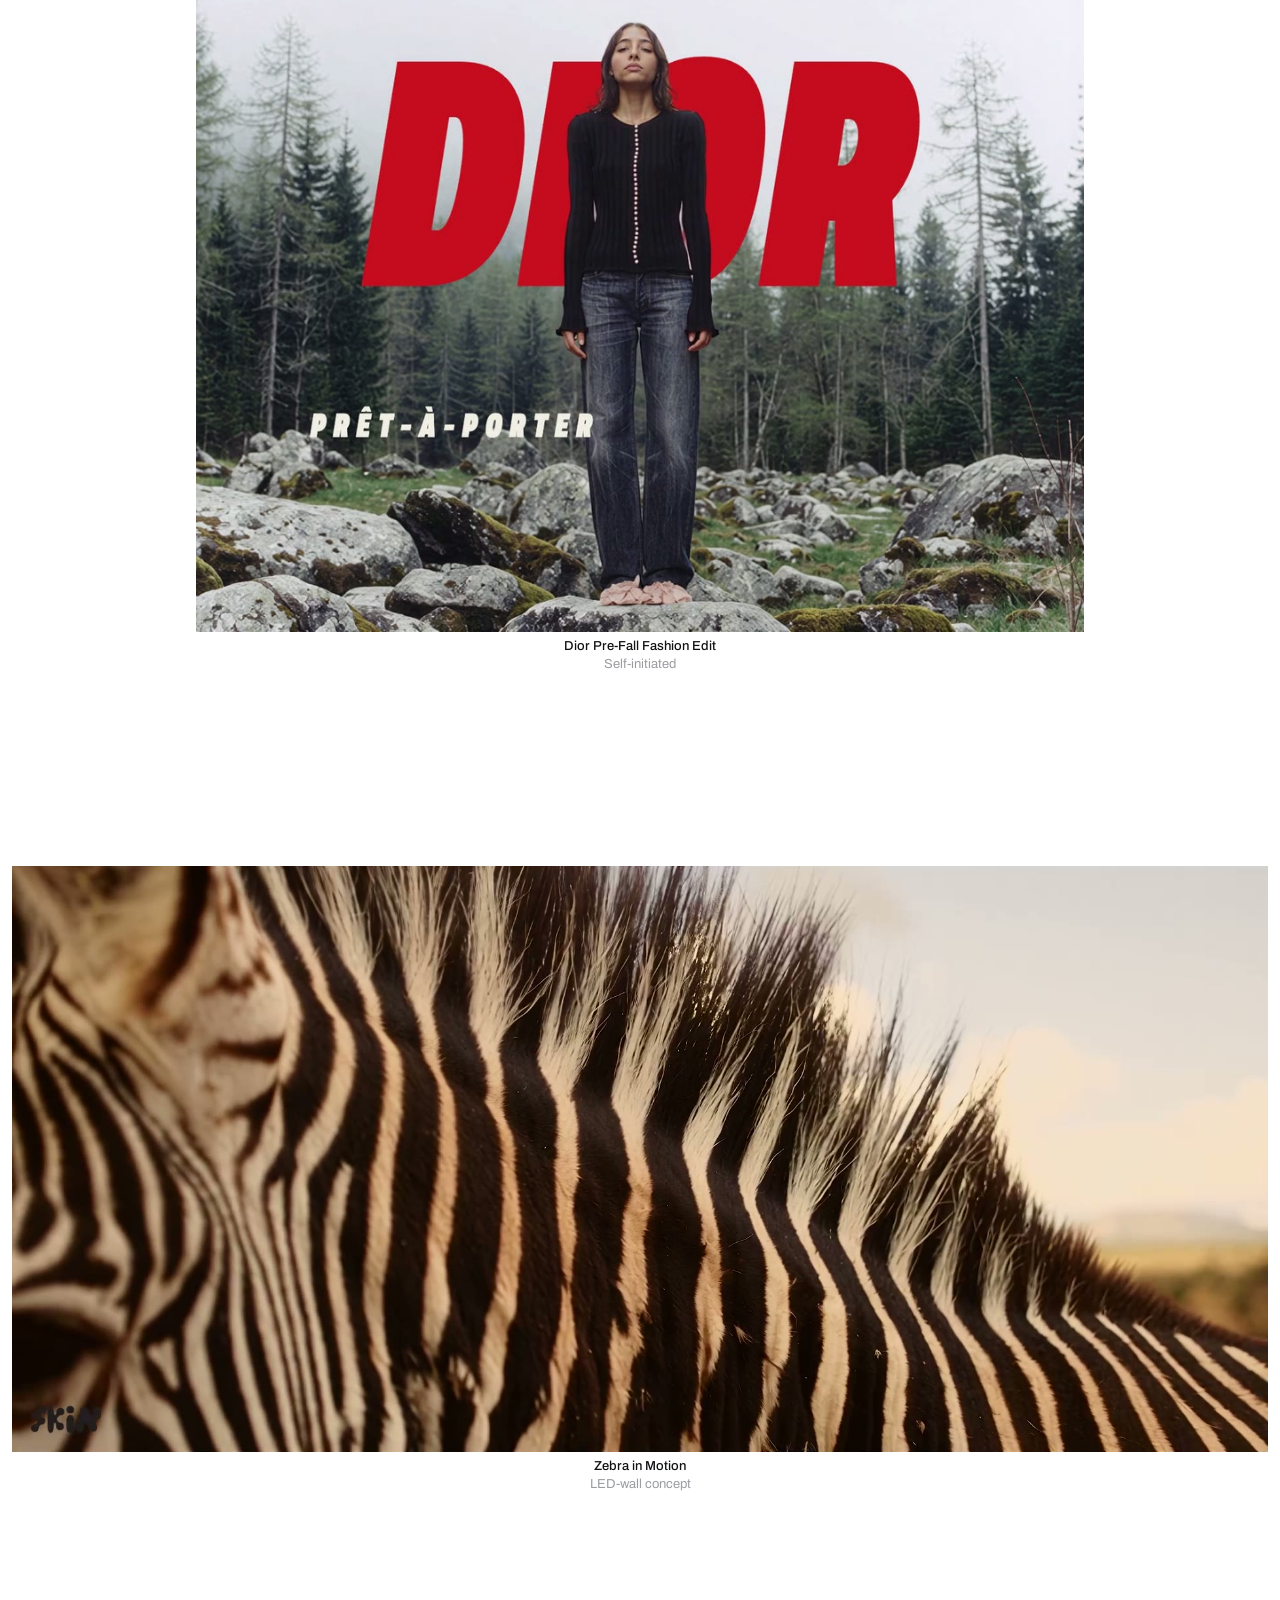
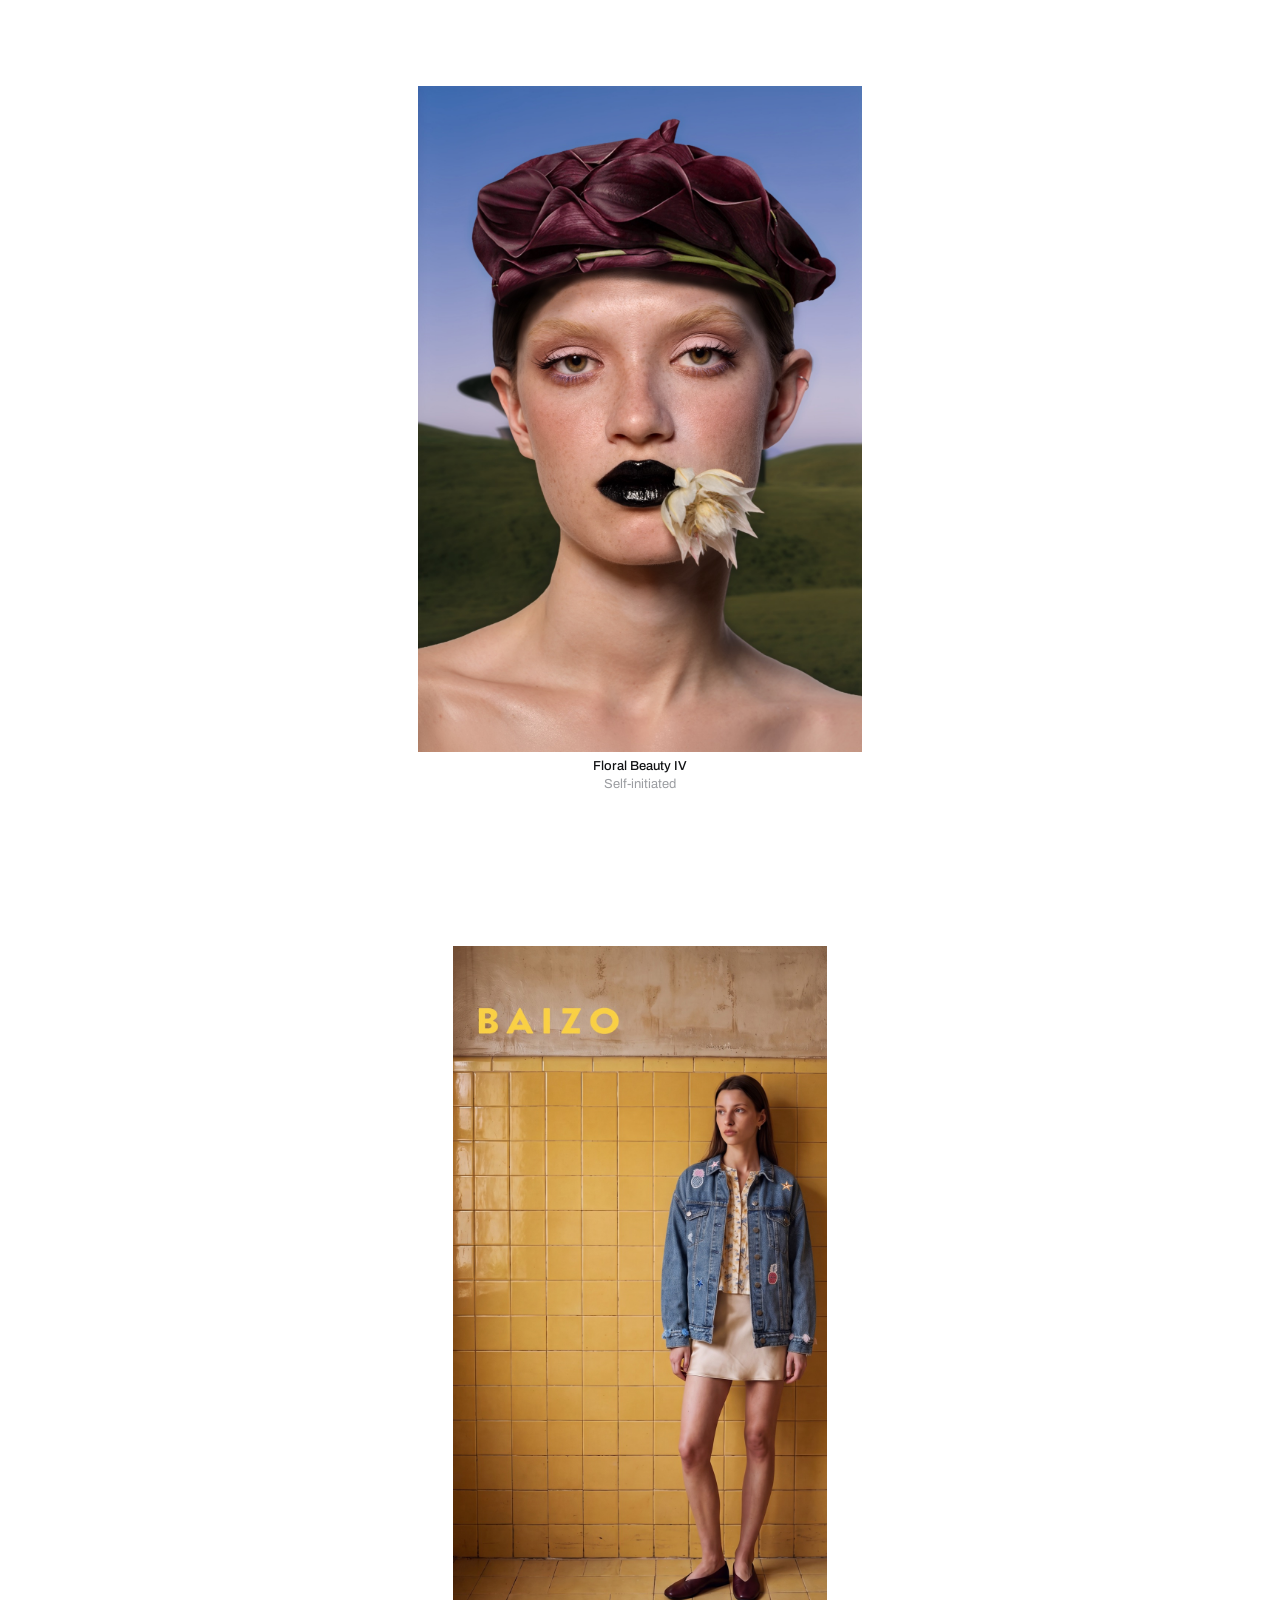
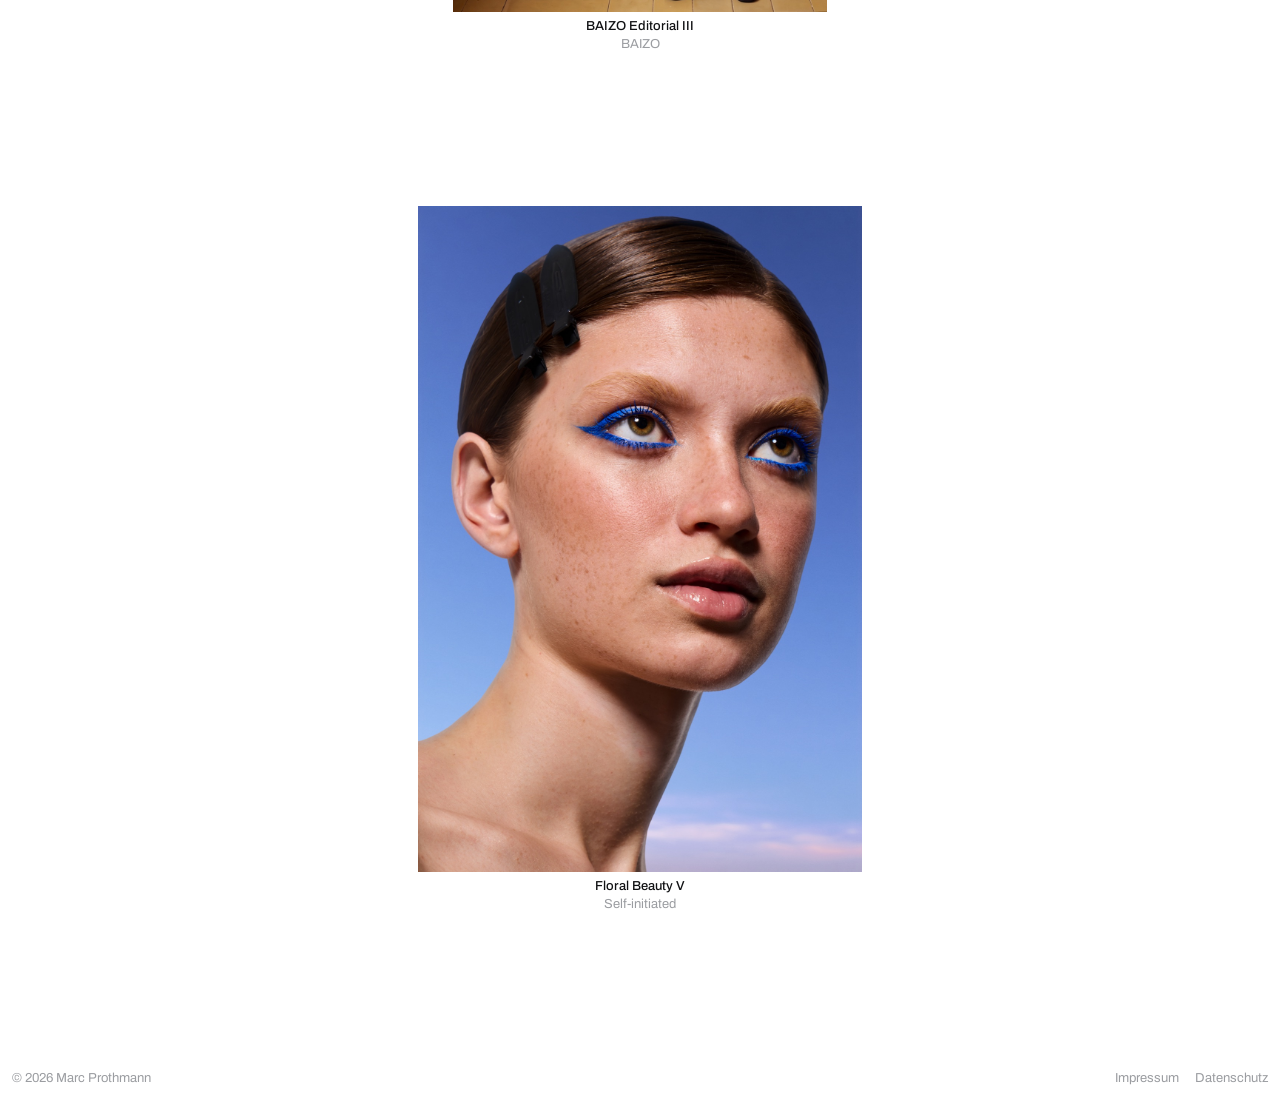
==== commit e7e61f92: "Open portfolio work directly from shared links" ====
--- a/index.html
+++ b/index.html
@@ -7,7 +7,13 @@
 <meta name="description" content="Portfolio of Marc Prothmann: fashion films, editorials and campaign concepts made with generative AI, from creative direction to final edit.">
 <meta property="og:title" content="Marc Prothmann · AI fashion imagery and film">
 <meta property="og:description" content="Fashion films, editorials and campaign concepts made with generative AI.">
-<meta property="og:image" content="https://protisign.com/media/hero-film.jpg">
+<meta property="og:image" content="https://protisign.com/media/og-image.jpg">
+<meta property="og:image:width" content="1200">
+<meta property="og:image:height" content="627">
+<meta property="og:url" content="https://protisign.com/">
+<meta property="og:site_name" content="Marc Prothmann">
+<meta name="twitter:card" content="summary_large_image">
+<meta property="og:type" content="website">
 <link rel="icon" href="favicon.svg" type="image/svg+xml">
 <link rel="preload" href="fonts/archivo-var.woff2" as="font" type="font/woff2" crossorigin>
 <link rel="stylesheet" href="style.css">
@@ -41,7 +47,7 @@
   <div class="viewer-text"></div>
 </dialog>
 
-<script src="projects.js"></script>
-<script src="main.js"></script>
+<script src="projects.js?v=20261116-dior"></script>
+<script src="main.js?v=20261116-dior"></script>
 </body>
 </html>
--- a/style.css
+++ b/style.css
@@ -54,18 +54,6 @@
 .nav a { color: var(--quiet); }
 .nav a[aria-current="page"], .nav a:hover { color: var(--ink); text-decoration: none; }
 
-/* Strichleiste: ein Strich pro Arbeit, Vorschau beim Drüberfahren */
-.ticks { display: flex; flex-wrap: wrap; gap: 0; padding: 4px calc(var(--pad) - 3px) 0; }
-.tick { display: block; width: 9px; height: 18px; position: relative; }
-.tick::before { content: ""; position: absolute; left: 4px; top: 2px; bottom: 2px; width: 1px; background: var(--ink); }
-.tick:hover::before, .tick:focus-visible::before { width: 2px; left: 3.5px; background: var(--signal); }
-.peek {
-  position: fixed; z-index: 6; width: 120px; pointer-events: none;
-  background: var(--stage); opacity: 0; transition: opacity 0.12s;
-}
-.peek.on { opacity: 1; }
-.peek img { width: 100%; height: auto; }
-
 /* Raster */
 .grid {
   display: grid;
@@ -73,7 +61,7 @@
   column-gap: 12px;
   row-gap: 36px;
   align-items: end;
-  padding: 56px var(--pad) 0;
+  padding: 32px var(--pad) 0;
 }
 .item {
   display: block;
@@ -155,4 +143,3 @@
   .nav { gap: 12px; flex-wrap: wrap; }
   .info-lede { font-size: 16px; }
 }
-@media (prefers-reduced-motion: reduce) { .peek { transition: none; } }
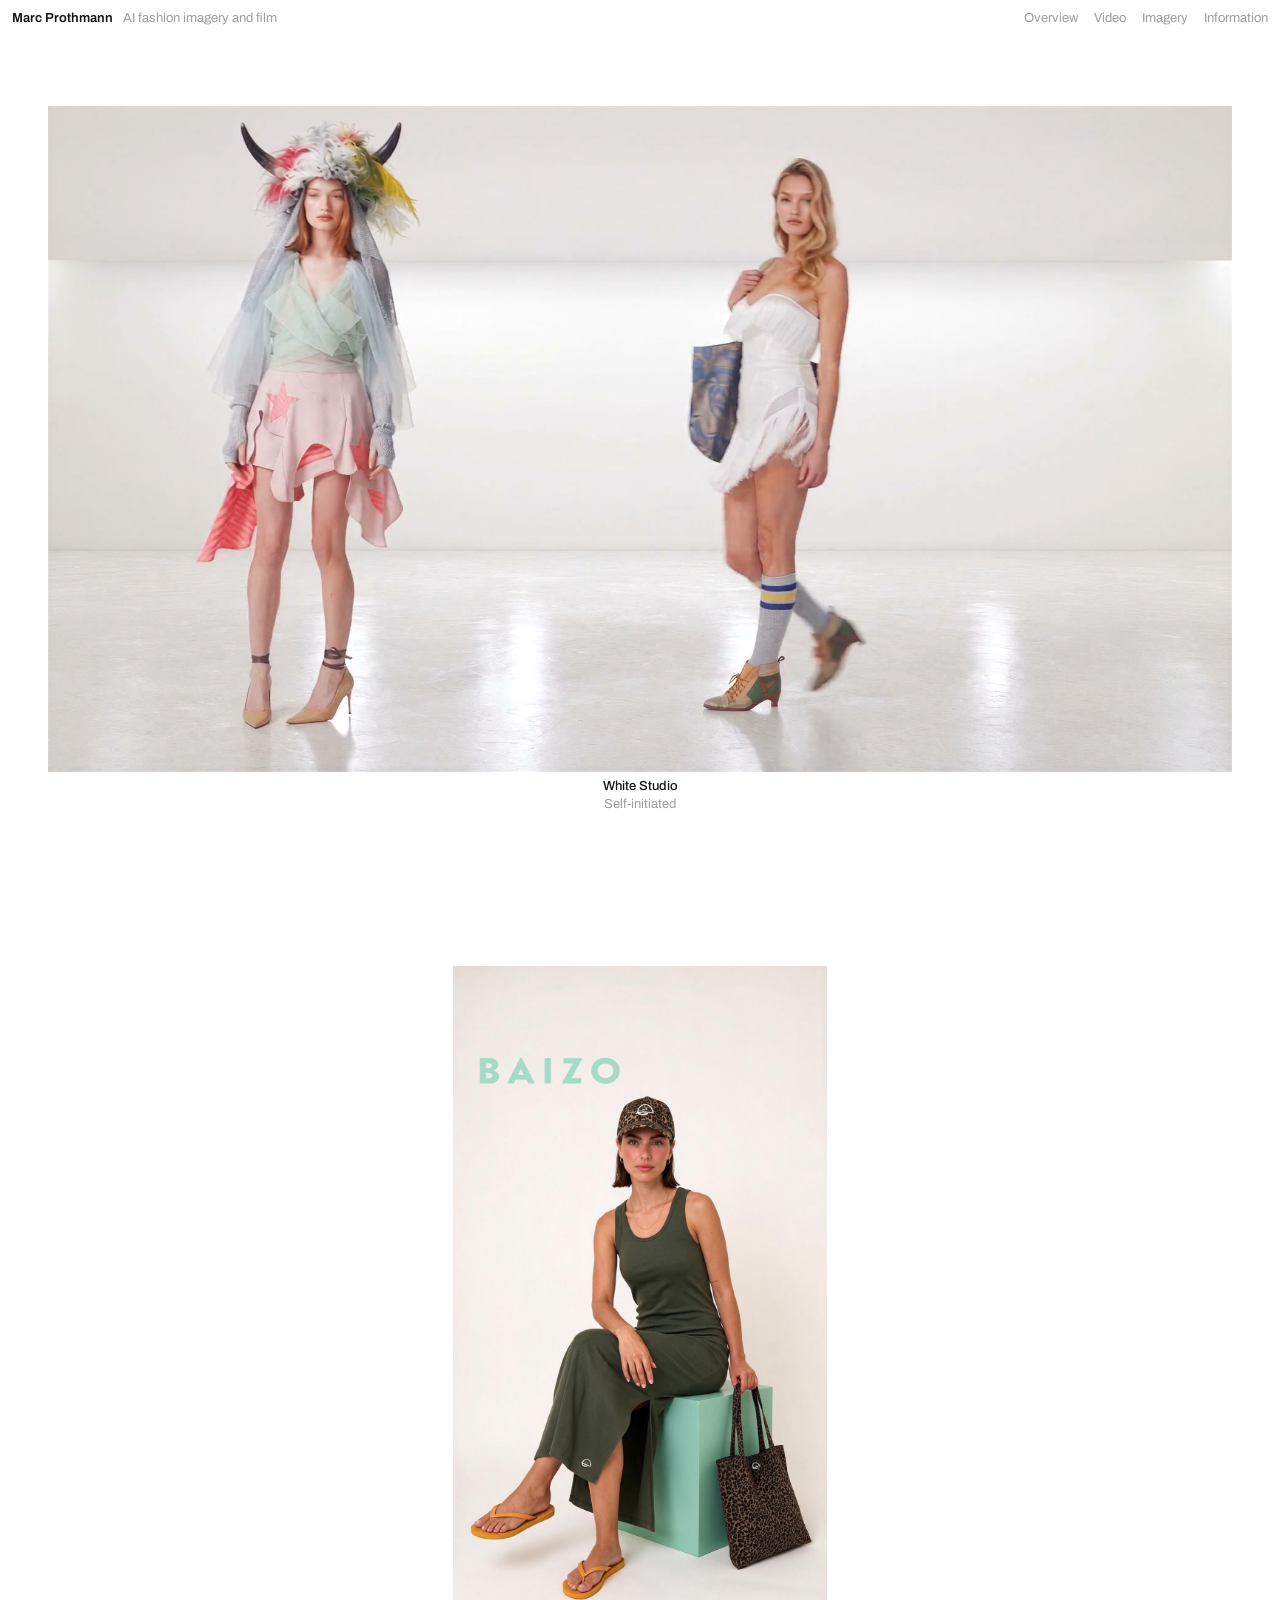
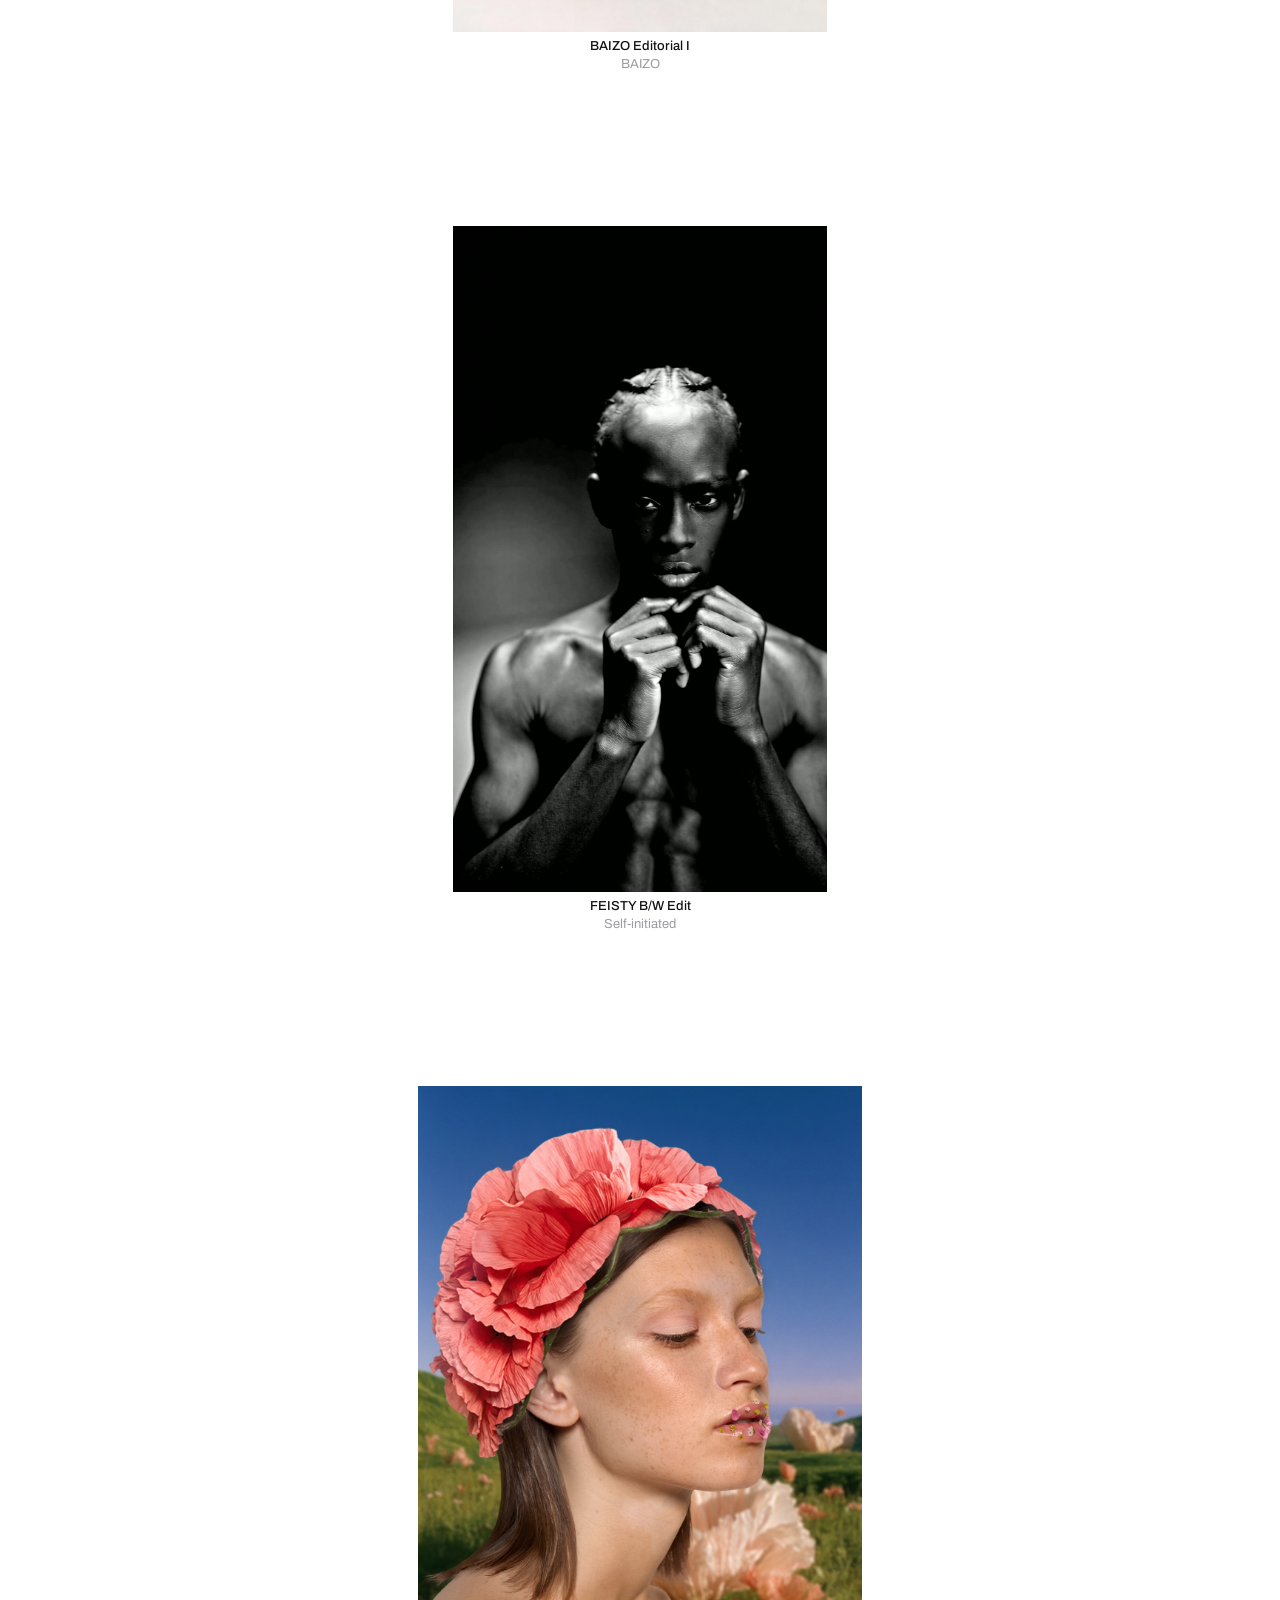
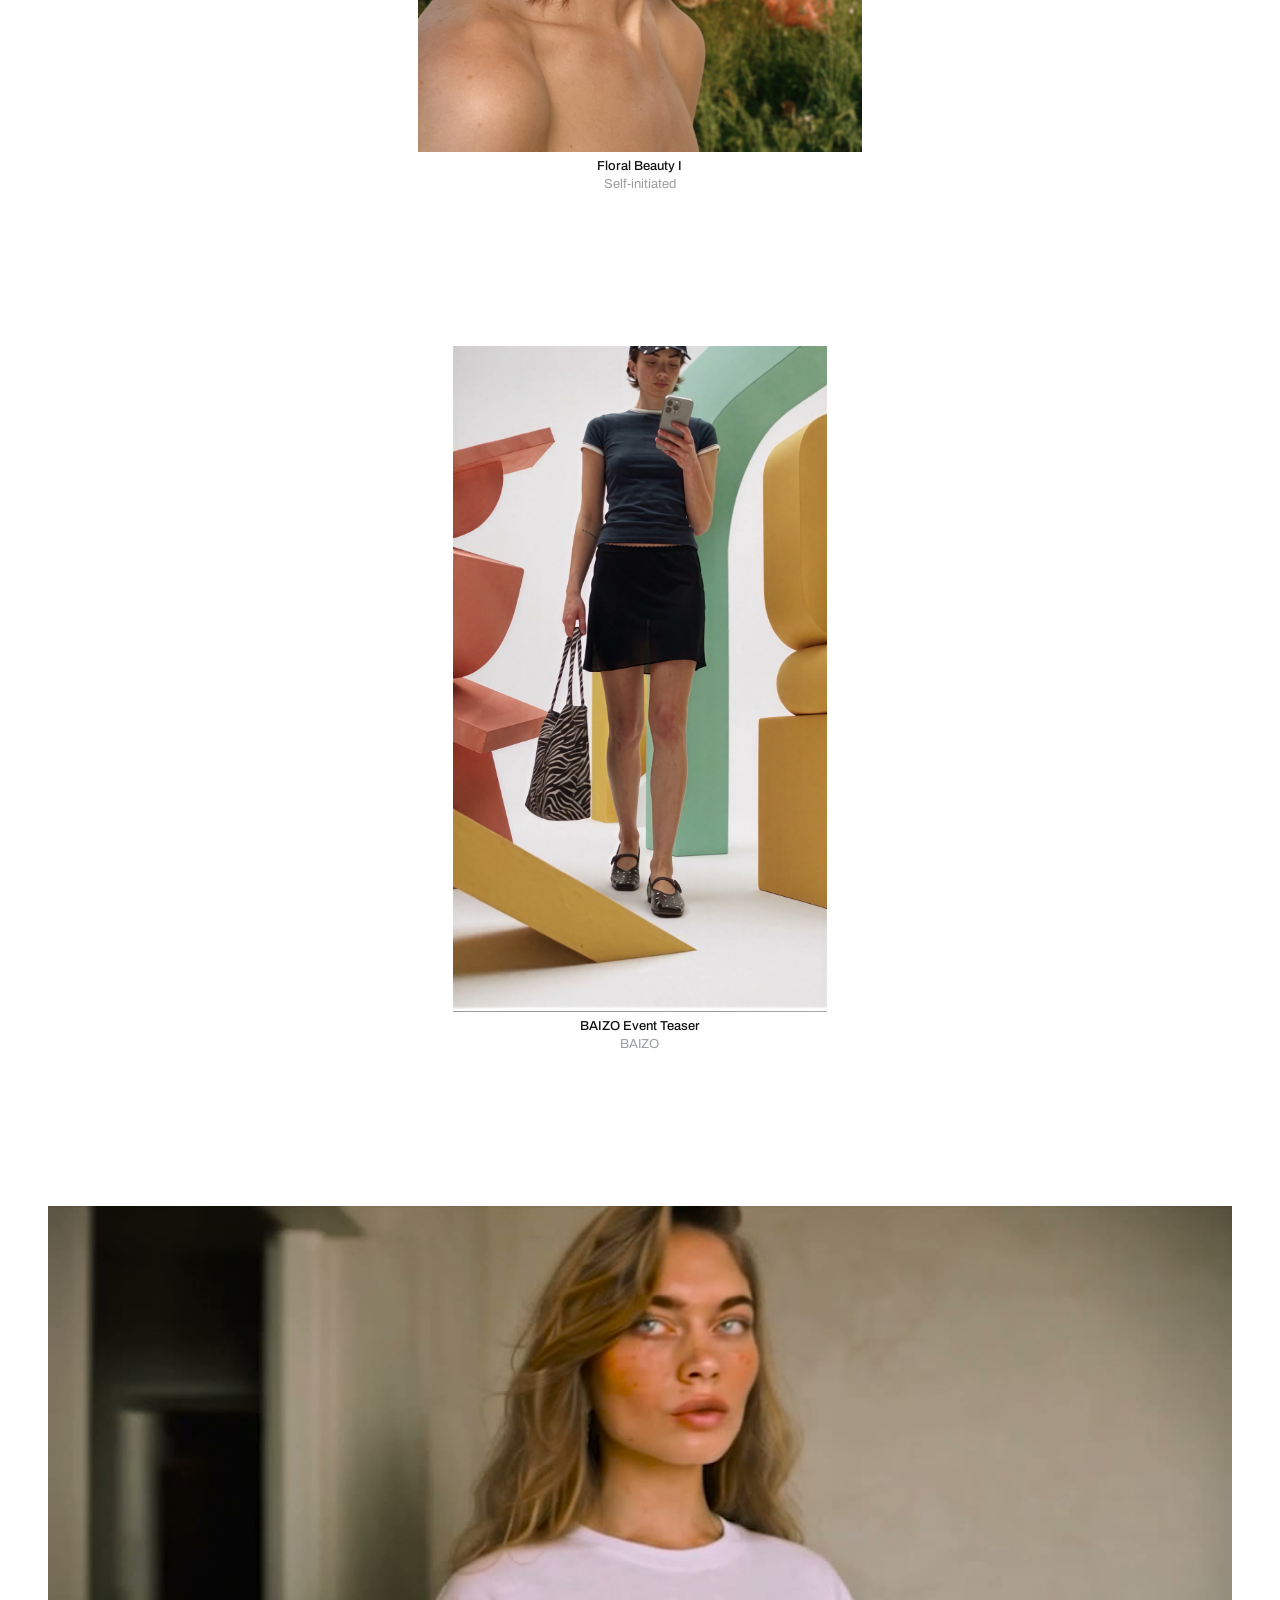
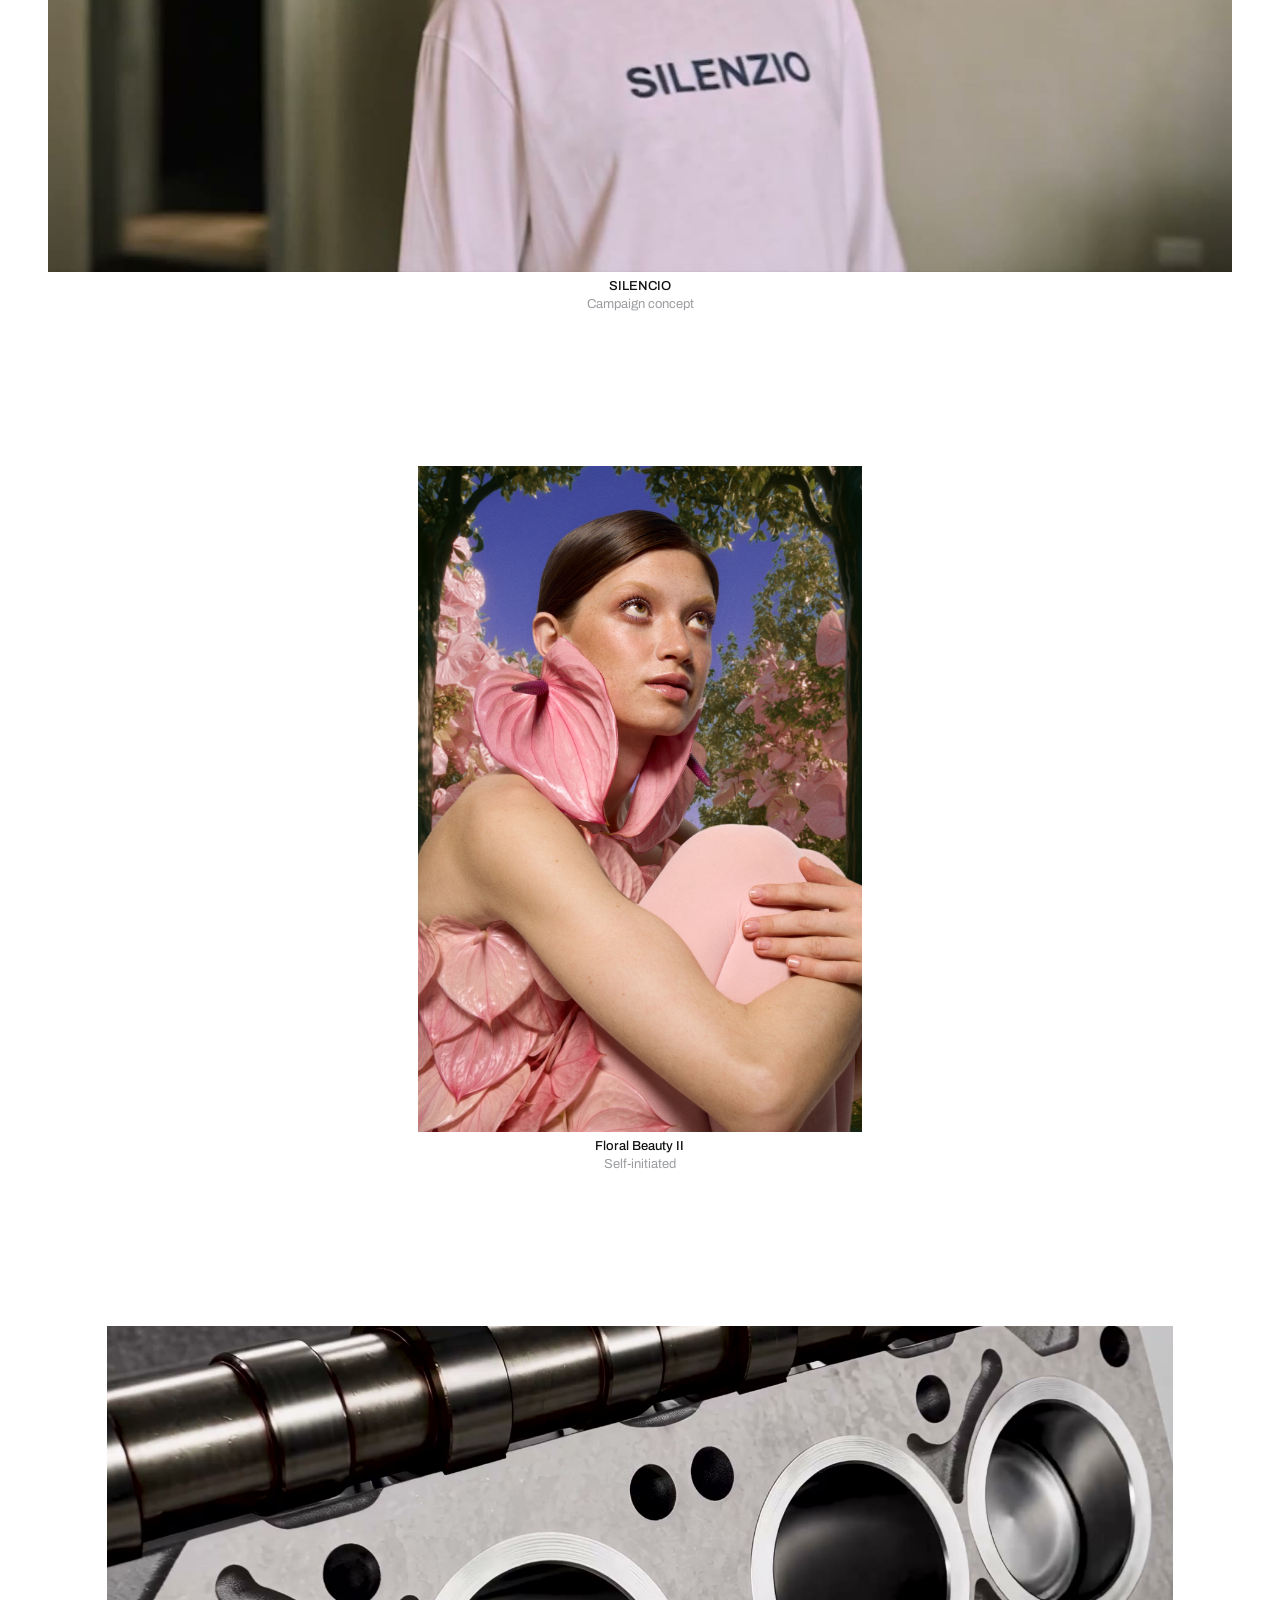
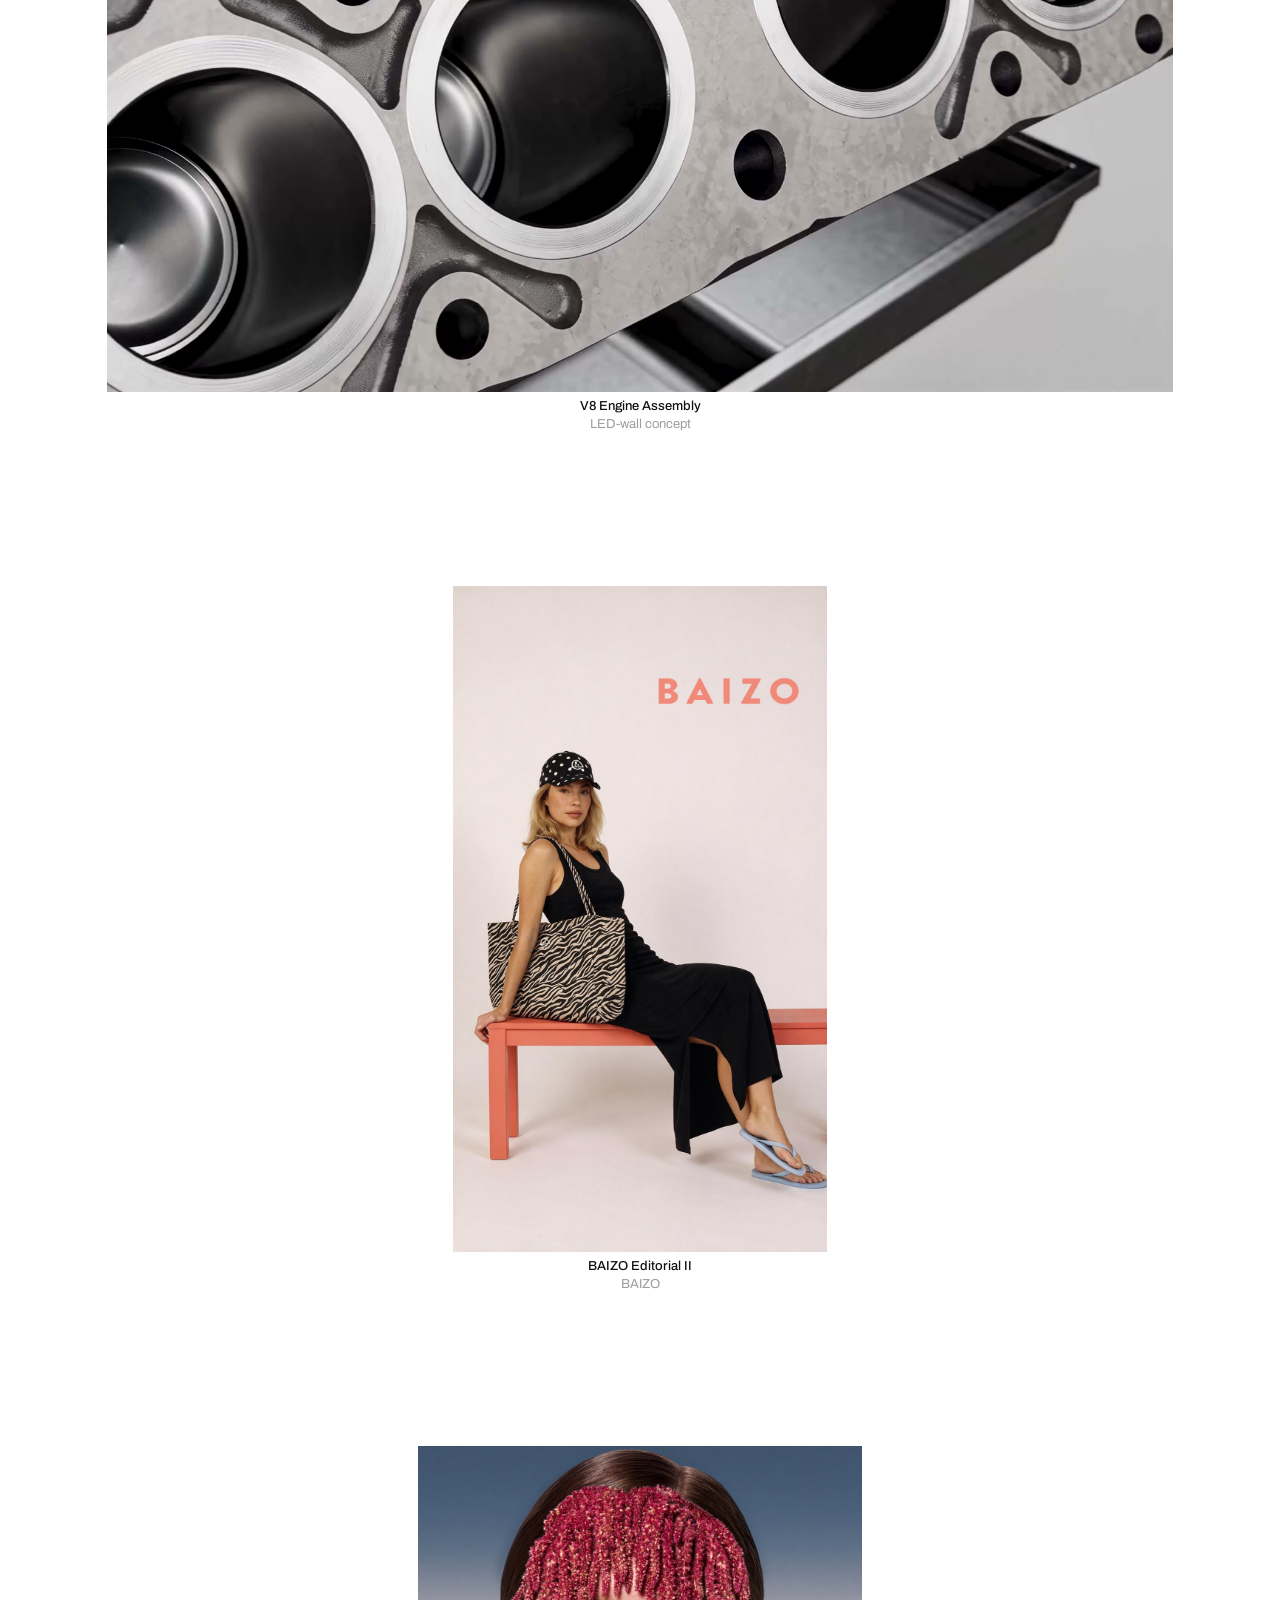
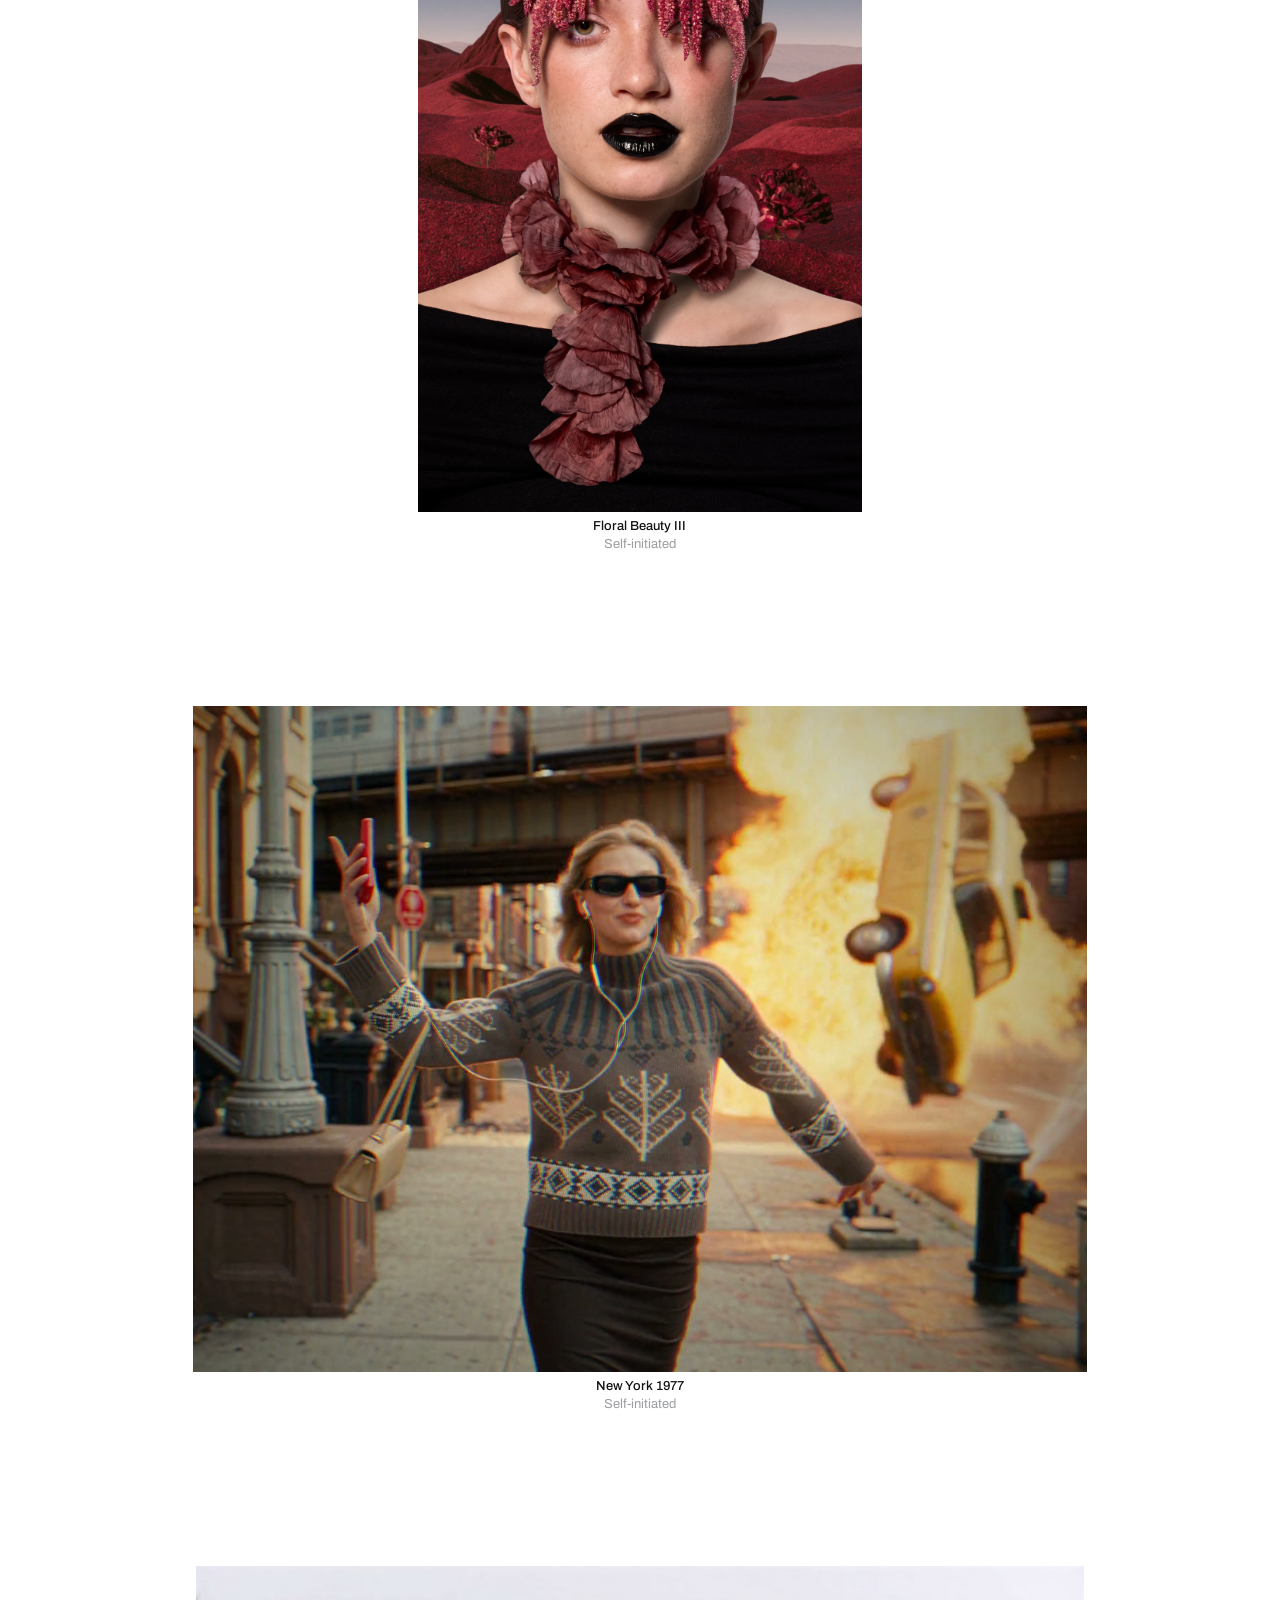
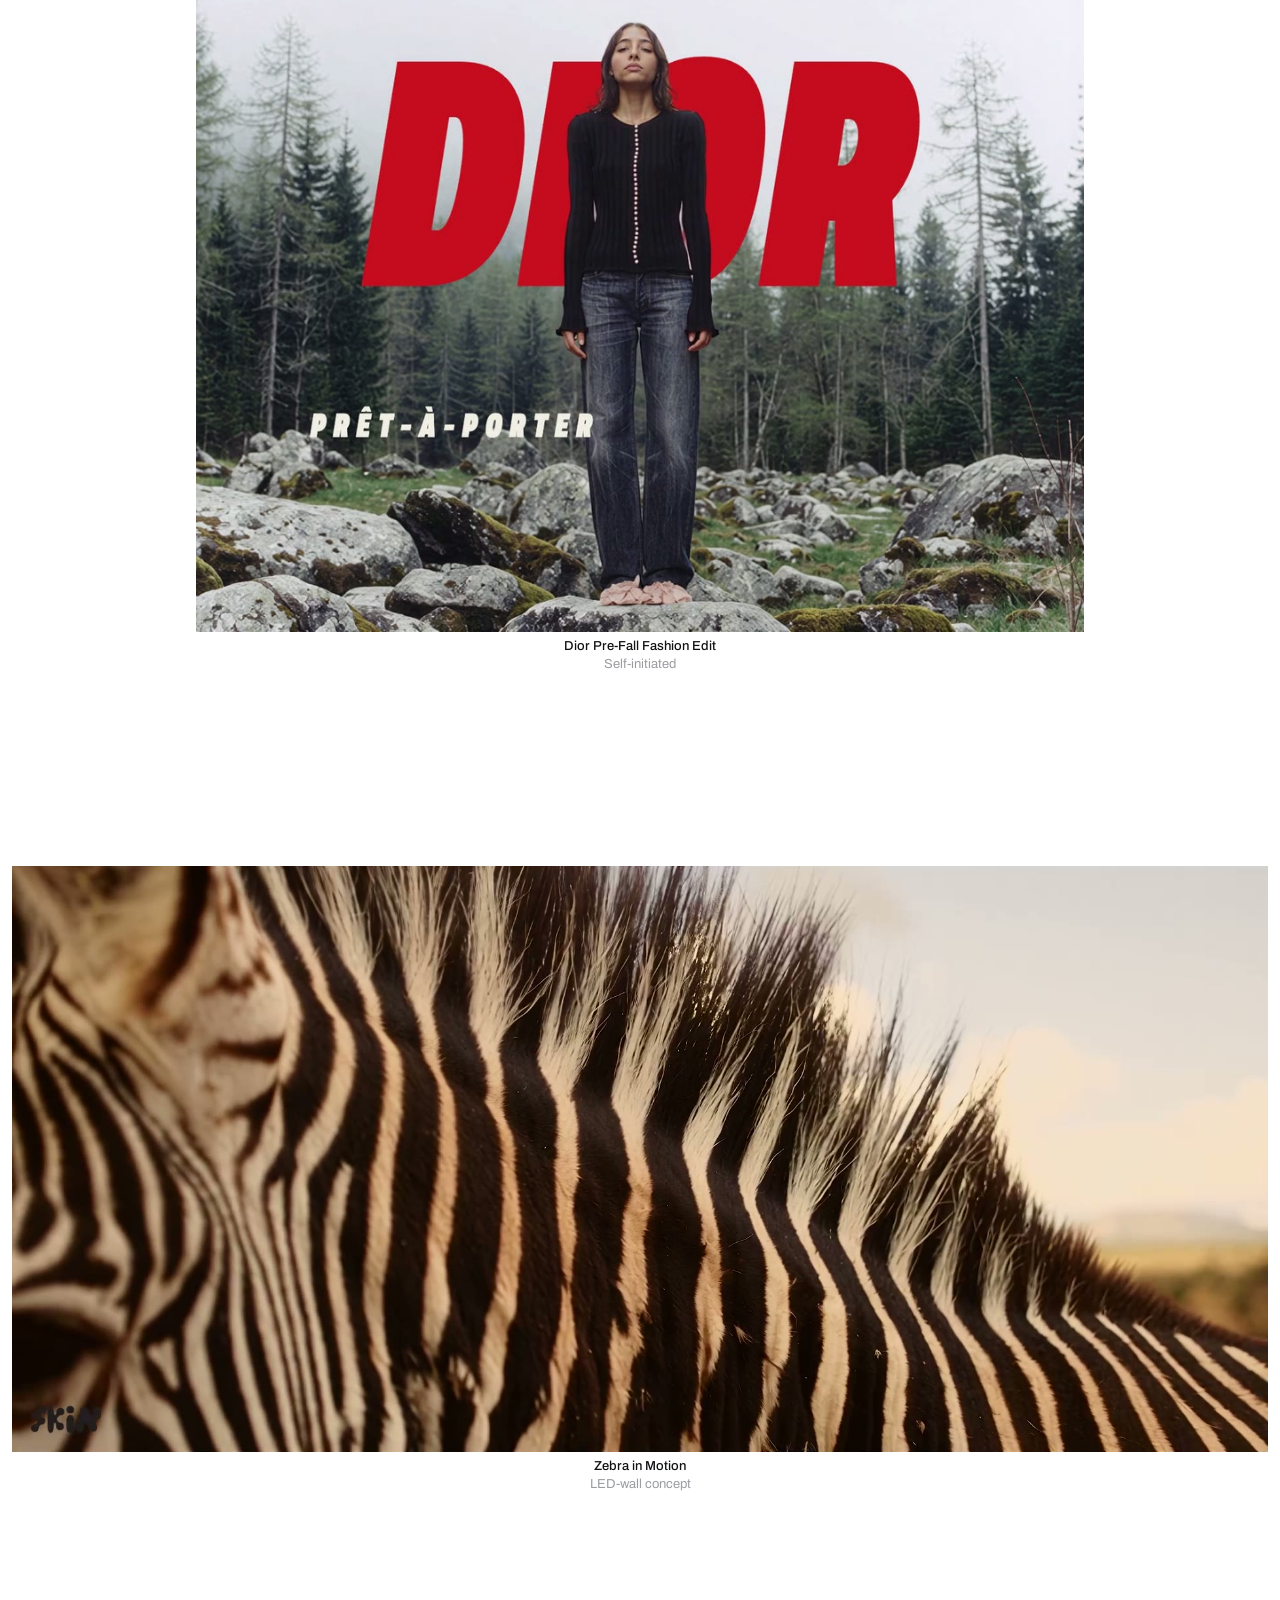
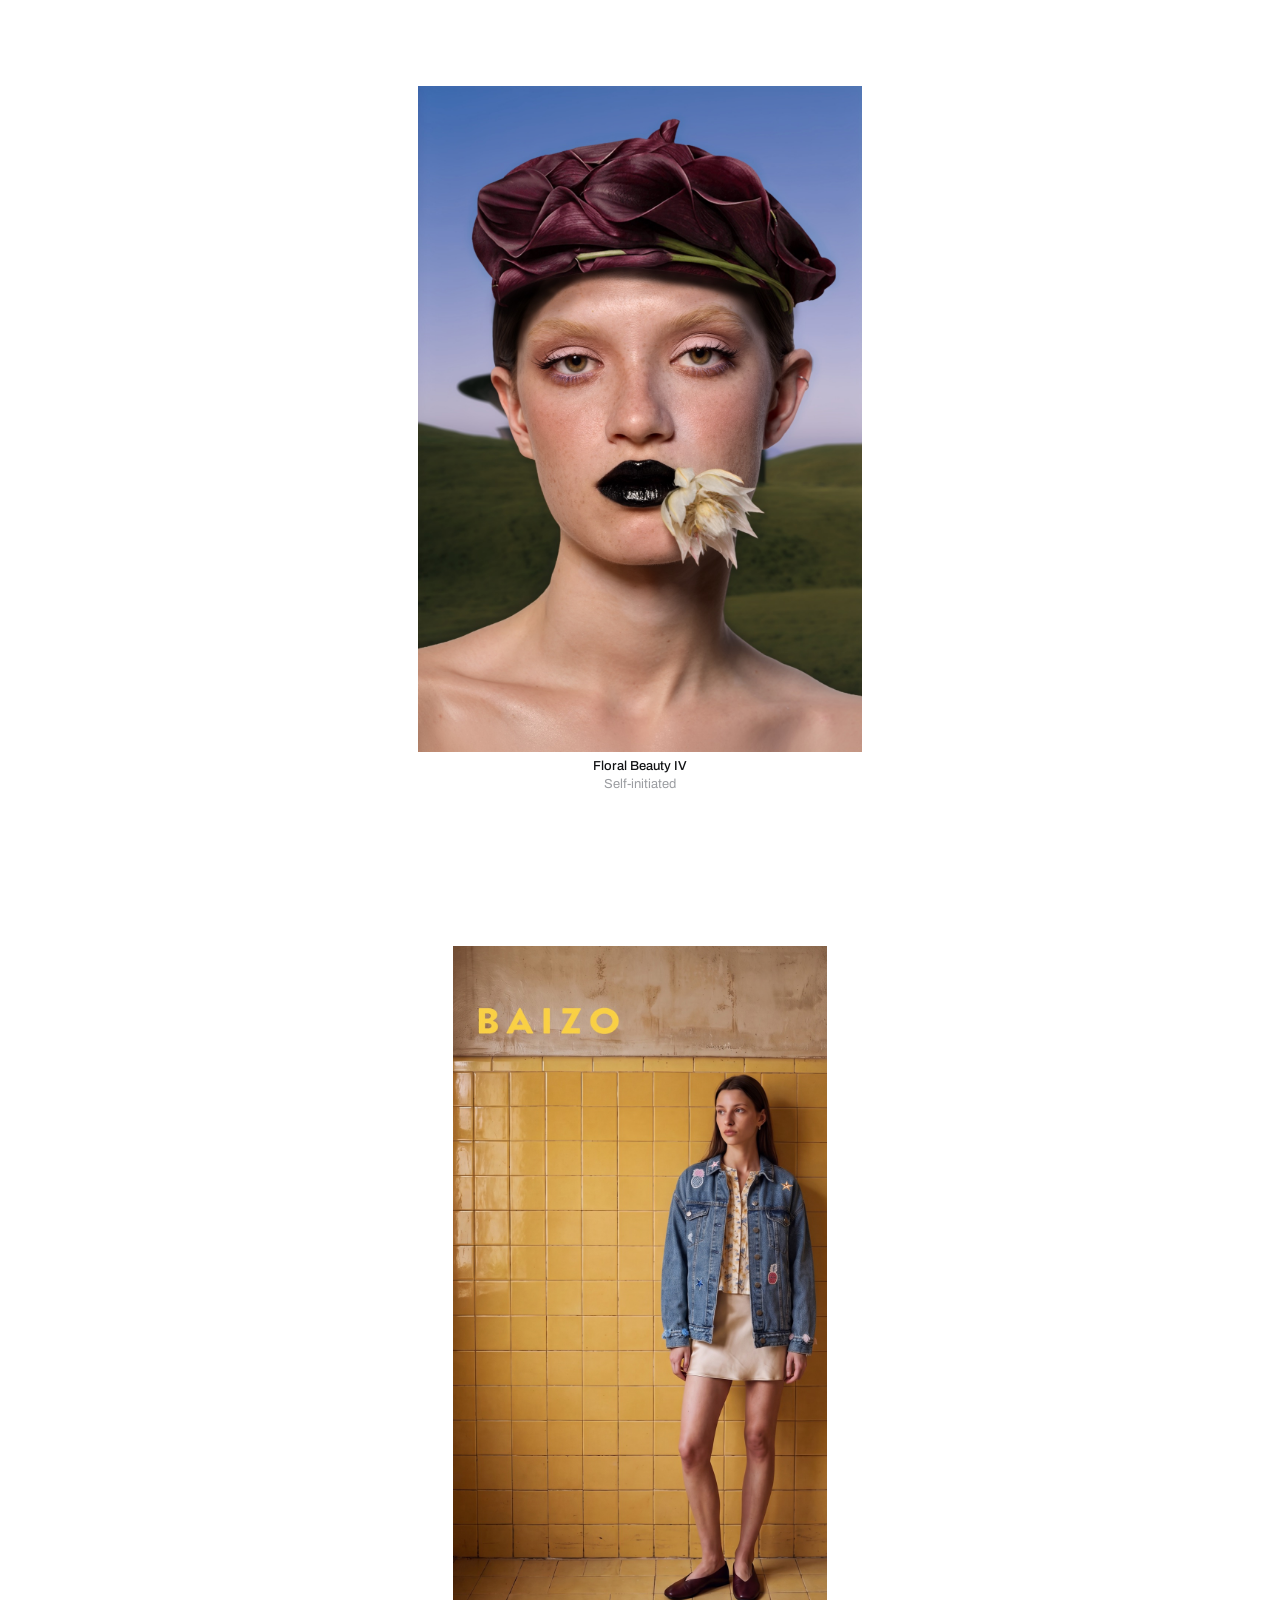
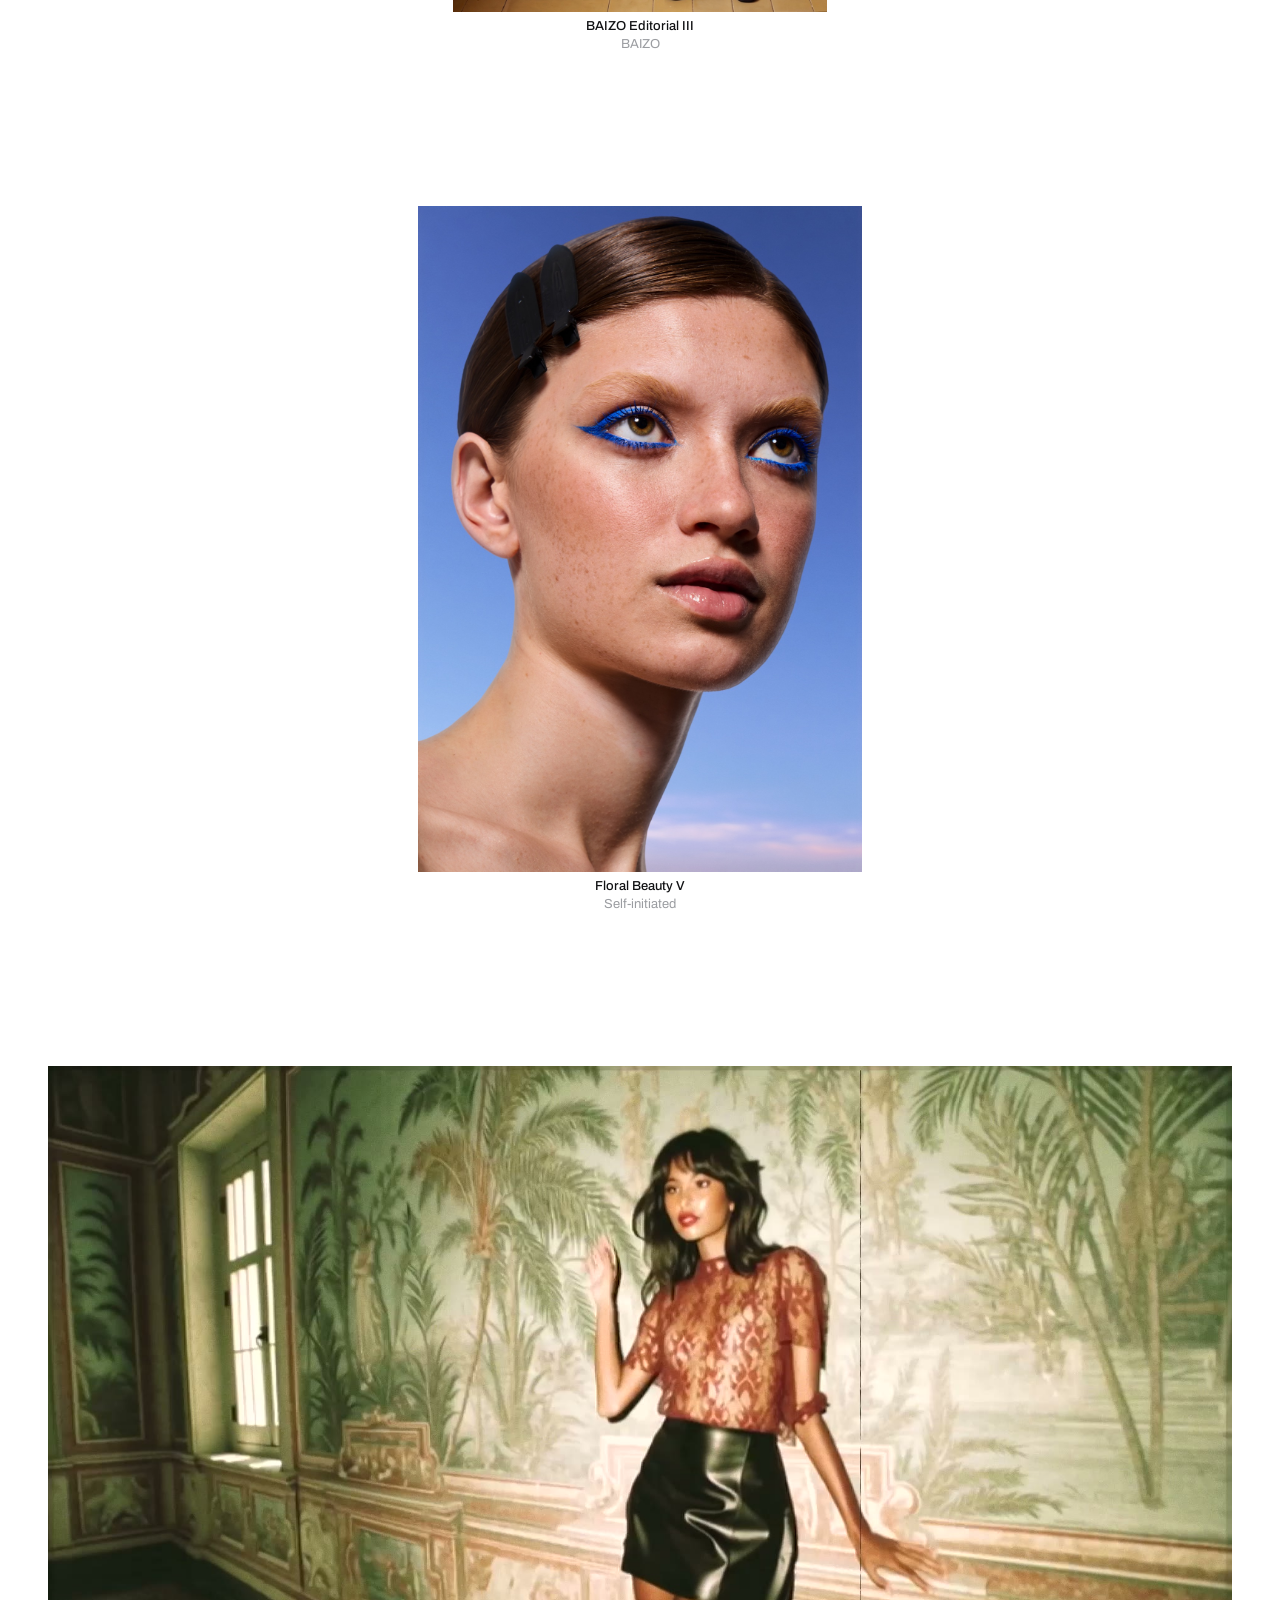
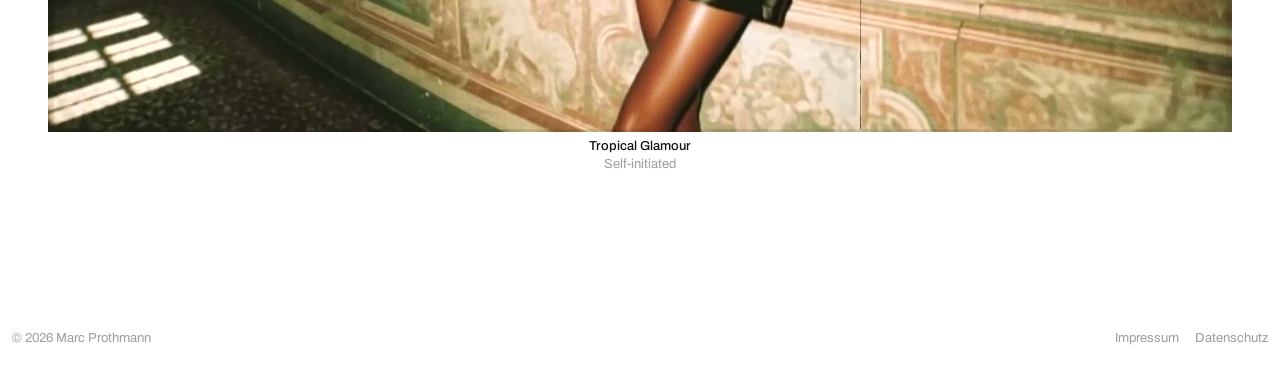
==== commit 1754da6e: "Add FEISTY B/W Edit to portfolio, Tropical Glamour moved to the end Co-Authored-By: Claude Sonnet 5." ====
--- a/index.html
+++ b/index.html
@@ -7,10 +7,10 @@
 <meta name="description" content="Portfolio of Marc Prothmann: fashion films, editorials and campaign concepts made with generative AI, from creative direction to final edit.">
 <meta property="og:title" content="Marc Prothmann · AI fashion imagery and film">
 <meta property="og:description" content="Fashion films, editorials and campaign concepts made with generative AI.">
-<meta property="og:image" content="https://protisign.com/media/og-image.jpg">
+<meta property="og:image" content="https://skingen.studio/media/og-image.jpg">
 <meta property="og:image:width" content="1200">
 <meta property="og:image:height" content="627">
-<meta property="og:url" content="https://protisign.com/">
+<meta property="og:url" content="https://skingen.studio/">
 <meta property="og:site_name" content="Marc Prothmann">
 <meta name="twitter:card" content="summary_large_image">
 <meta property="og:type" content="website">
@@ -32,7 +32,7 @@
 
 <main>
   <section class="start" id="start" aria-label="Selected work"></section>
-  <noscript><p class="noscript">This page needs JavaScript to show the work. Write to marc.prothmann191@gmail.com for a PDF.</p></noscript>
+  <noscript><p class="noscript">This page needs JavaScript to show the work. Write to contact@skingen.studio for a PDF.</p></noscript>
 </main>
 
 <footer class="foot">
@@ -47,7 +47,7 @@
   <div class="viewer-text"></div>
 </dialog>
 
-<script src="projects.js?v=20261116-dior"></script>
-<script src="main.js?v=20261116-dior"></script>
+<script src="projects.js?v=20261123-feisty"></script>
+<script src="main.js?v=20261123-feisty"></script>
 </body>
 </html>
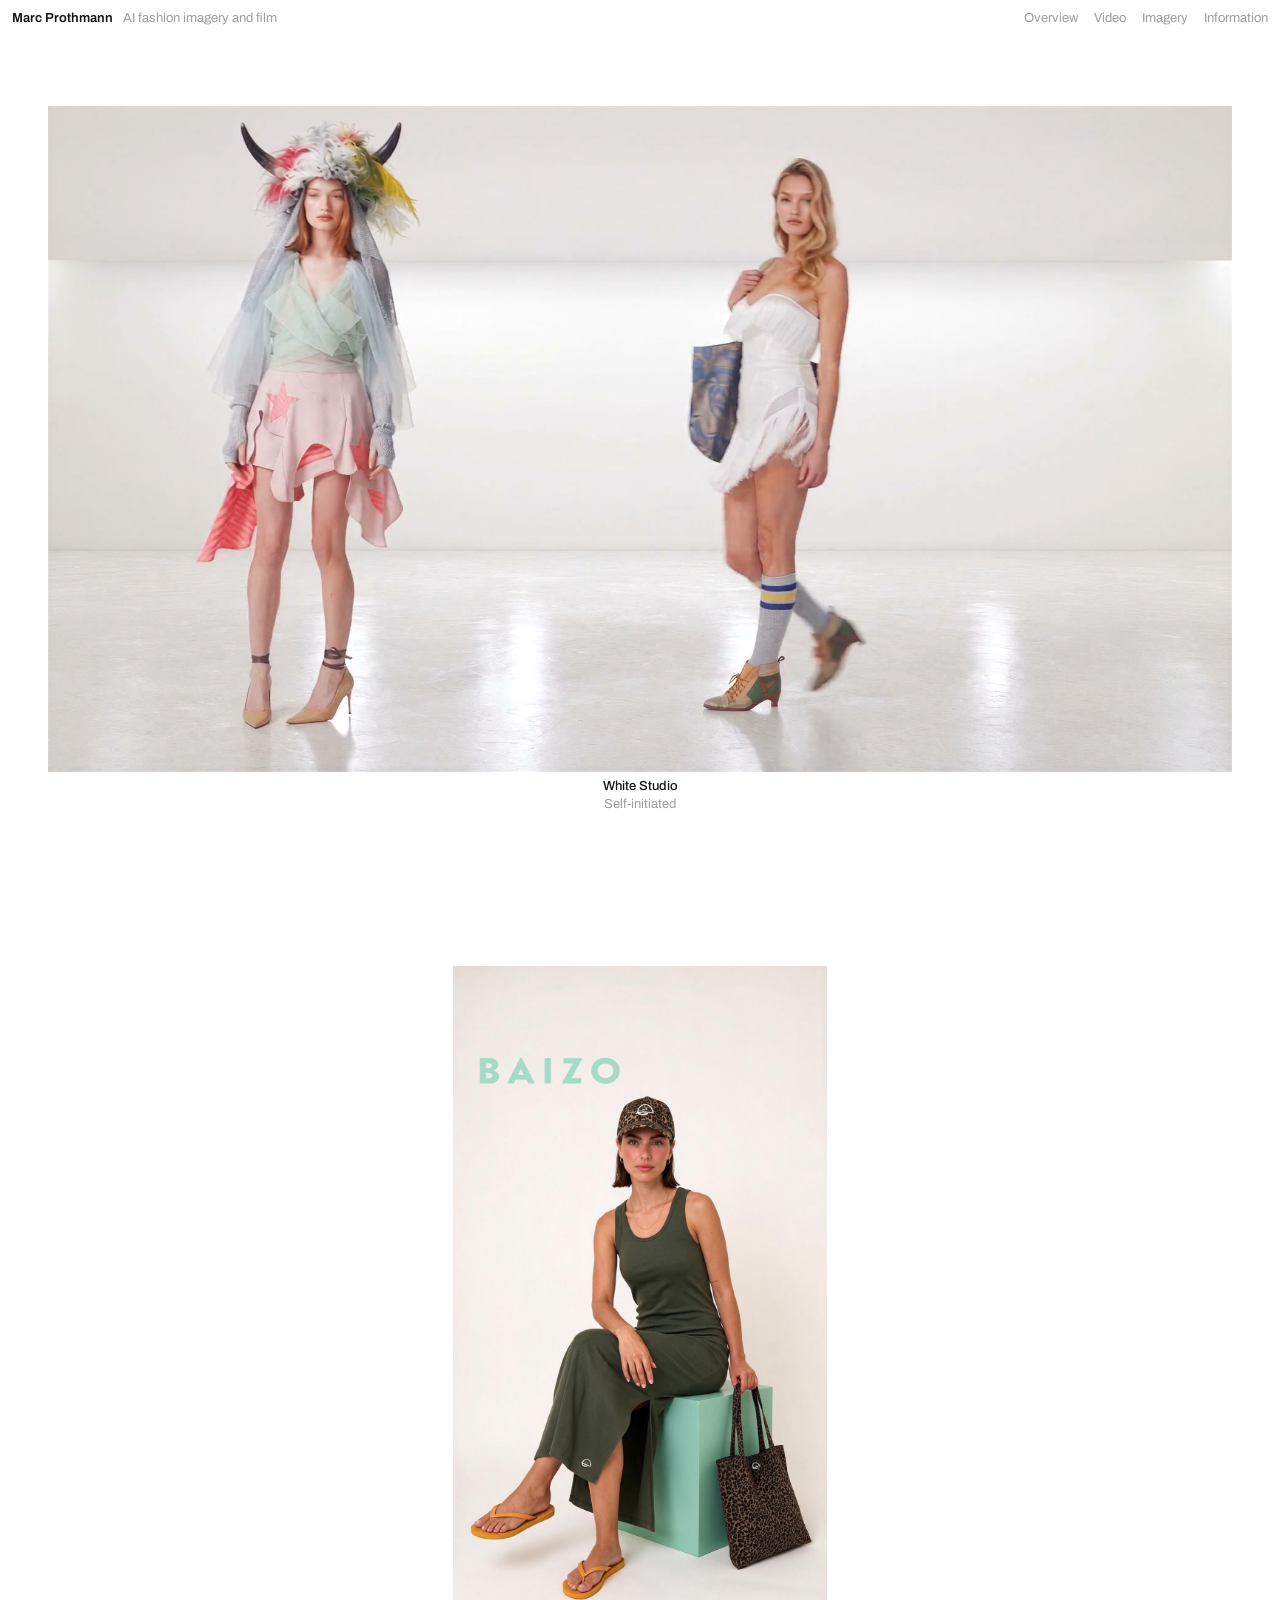
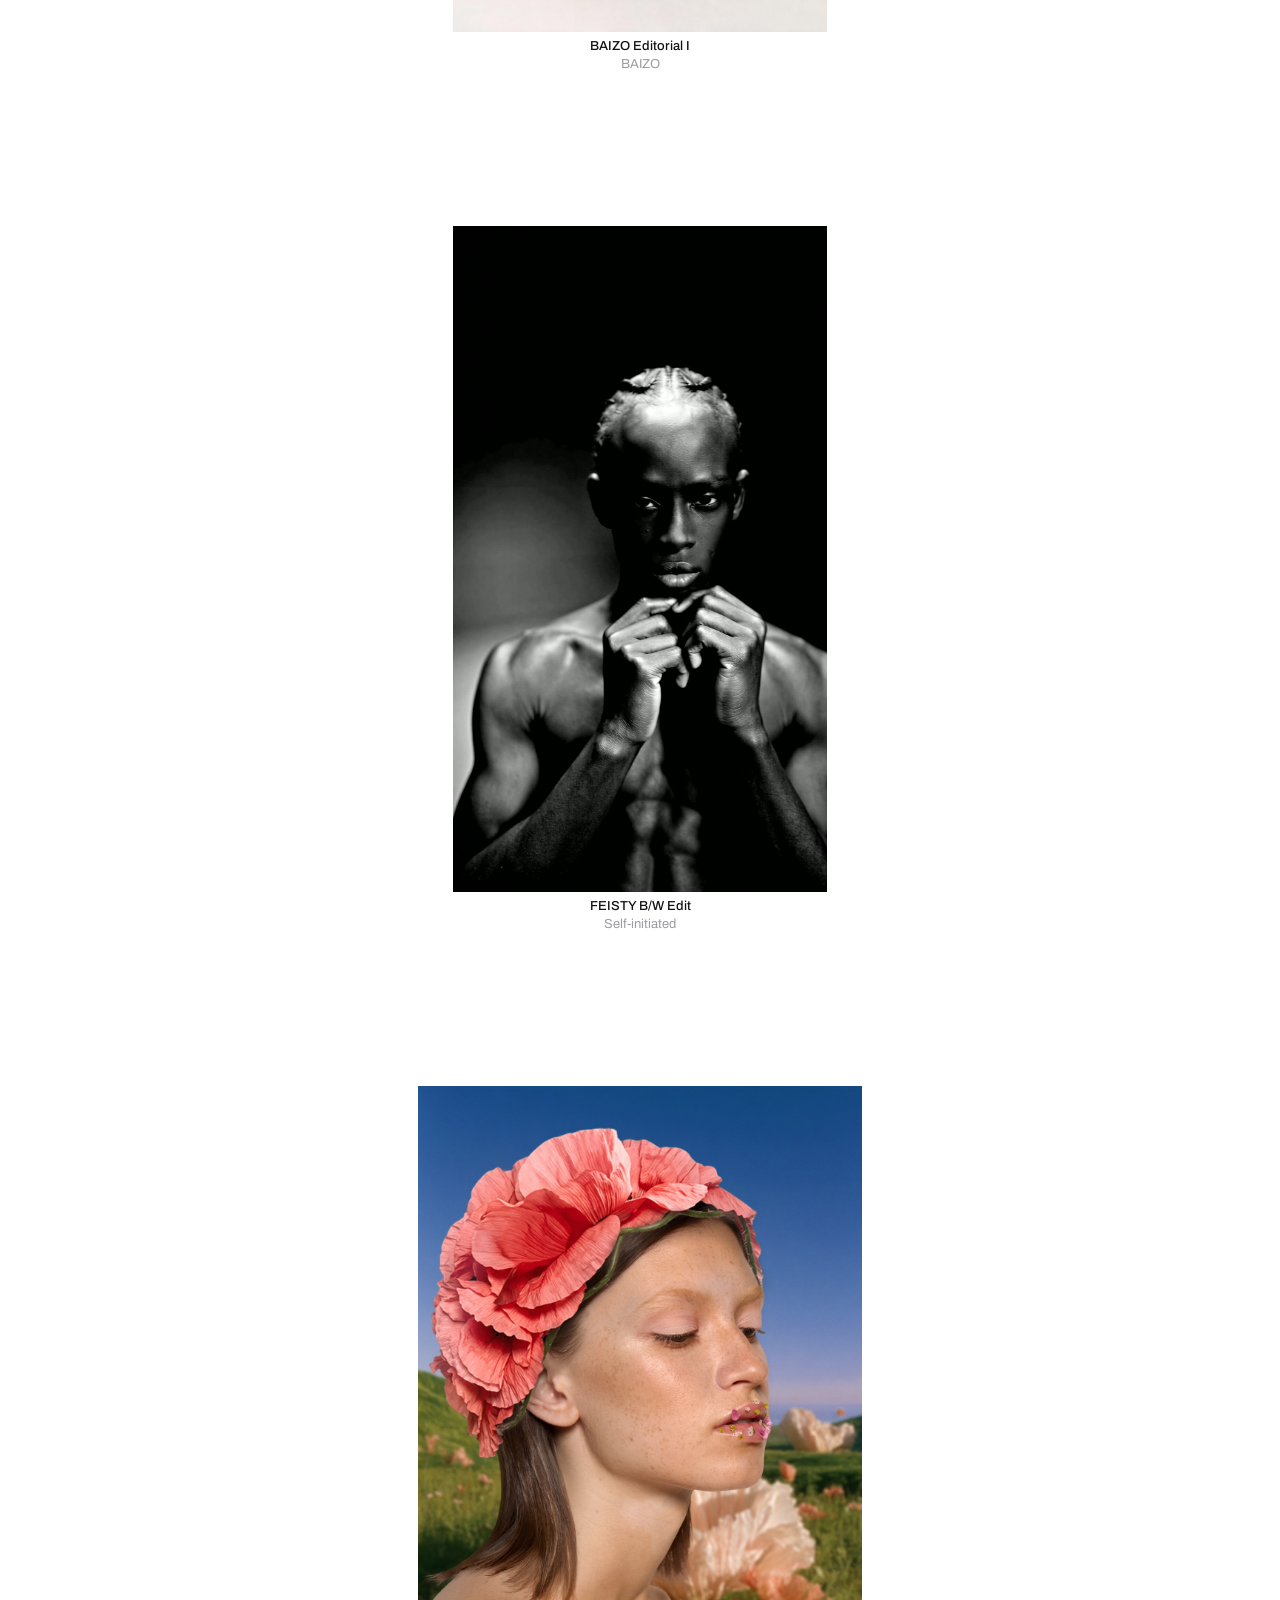
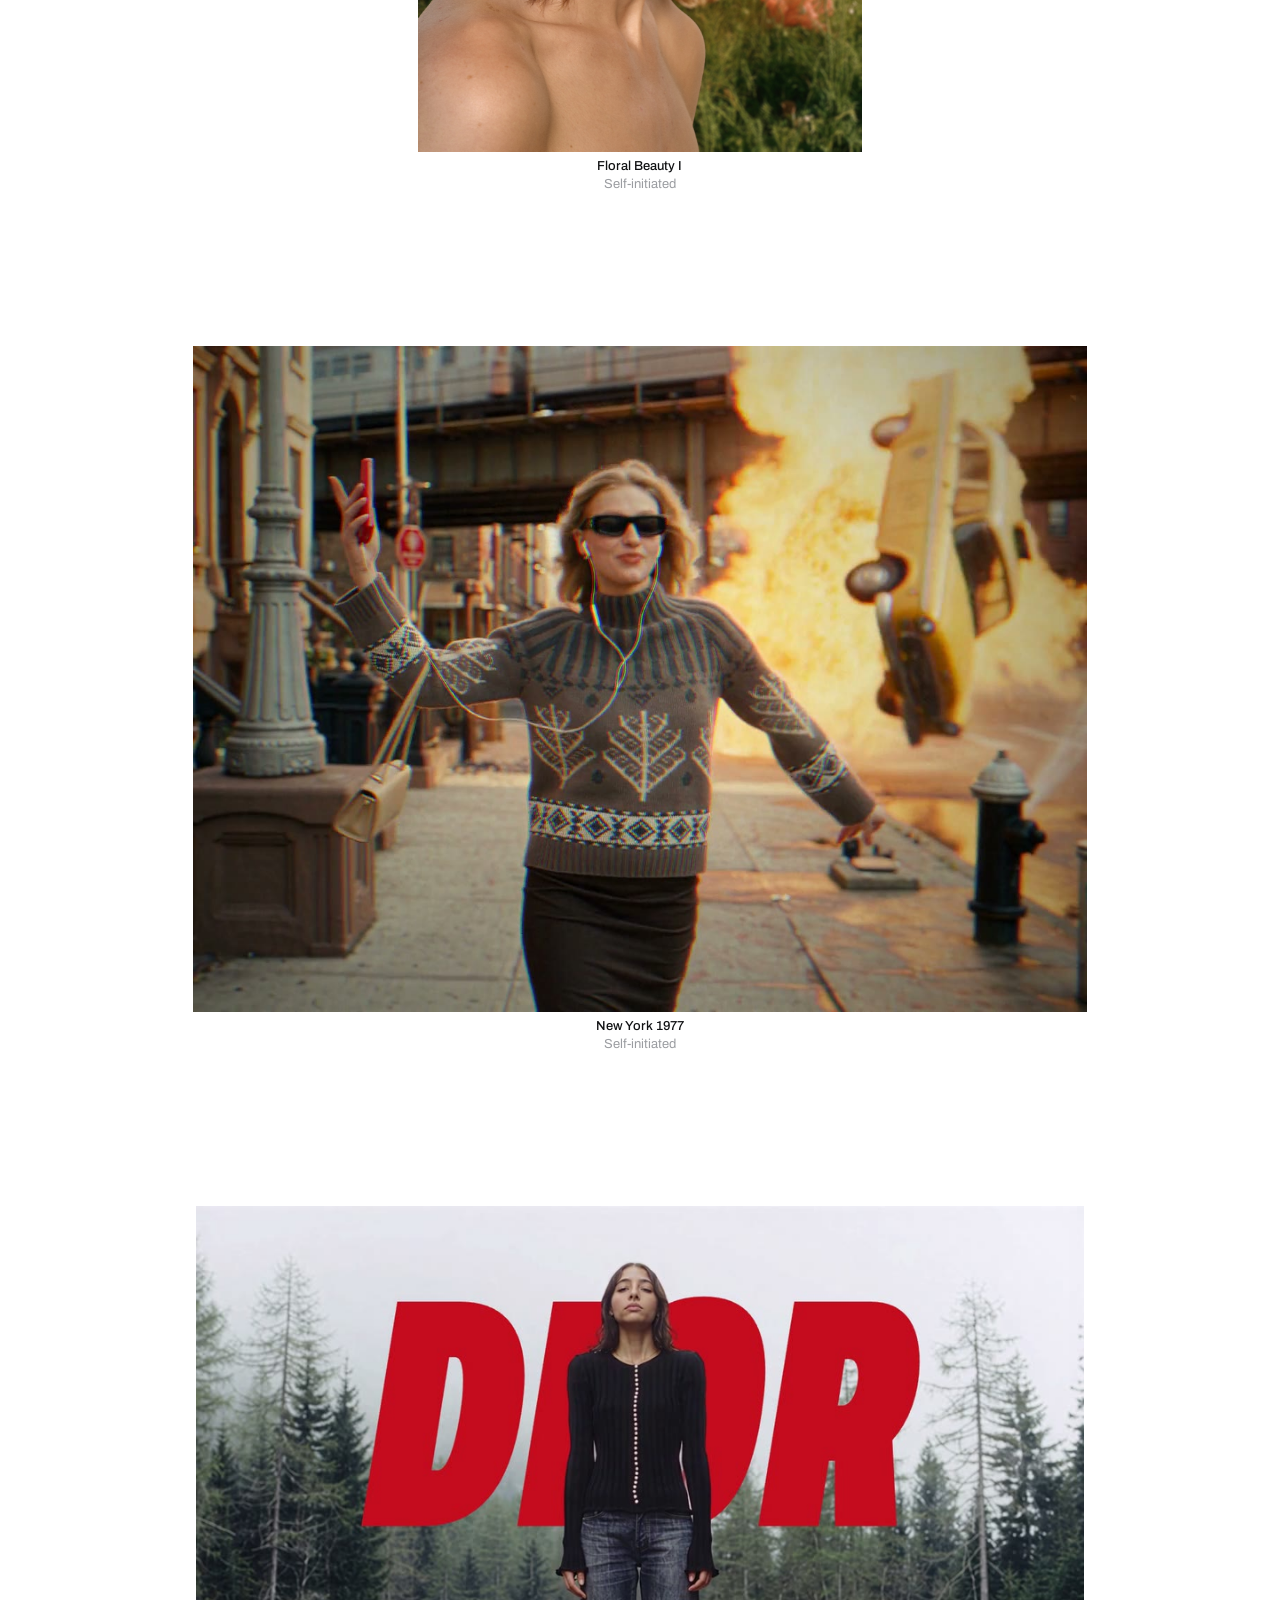
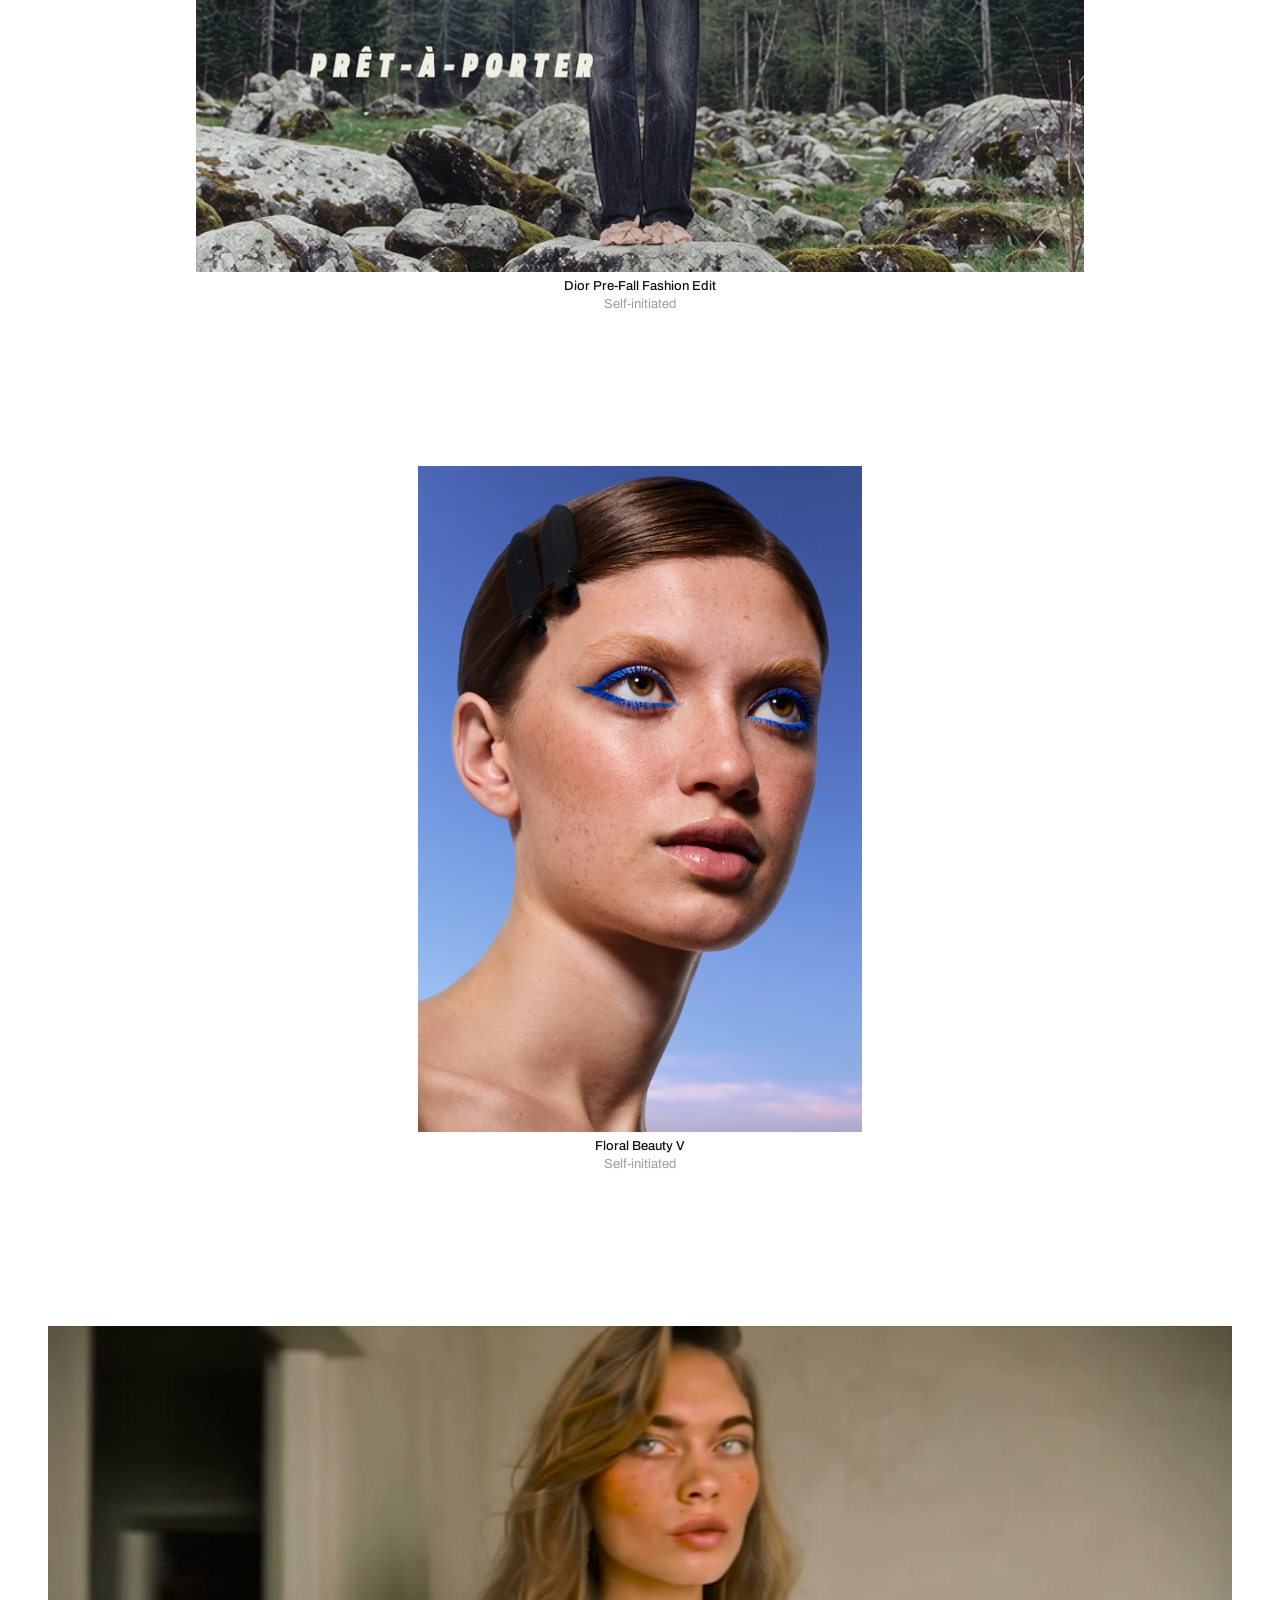
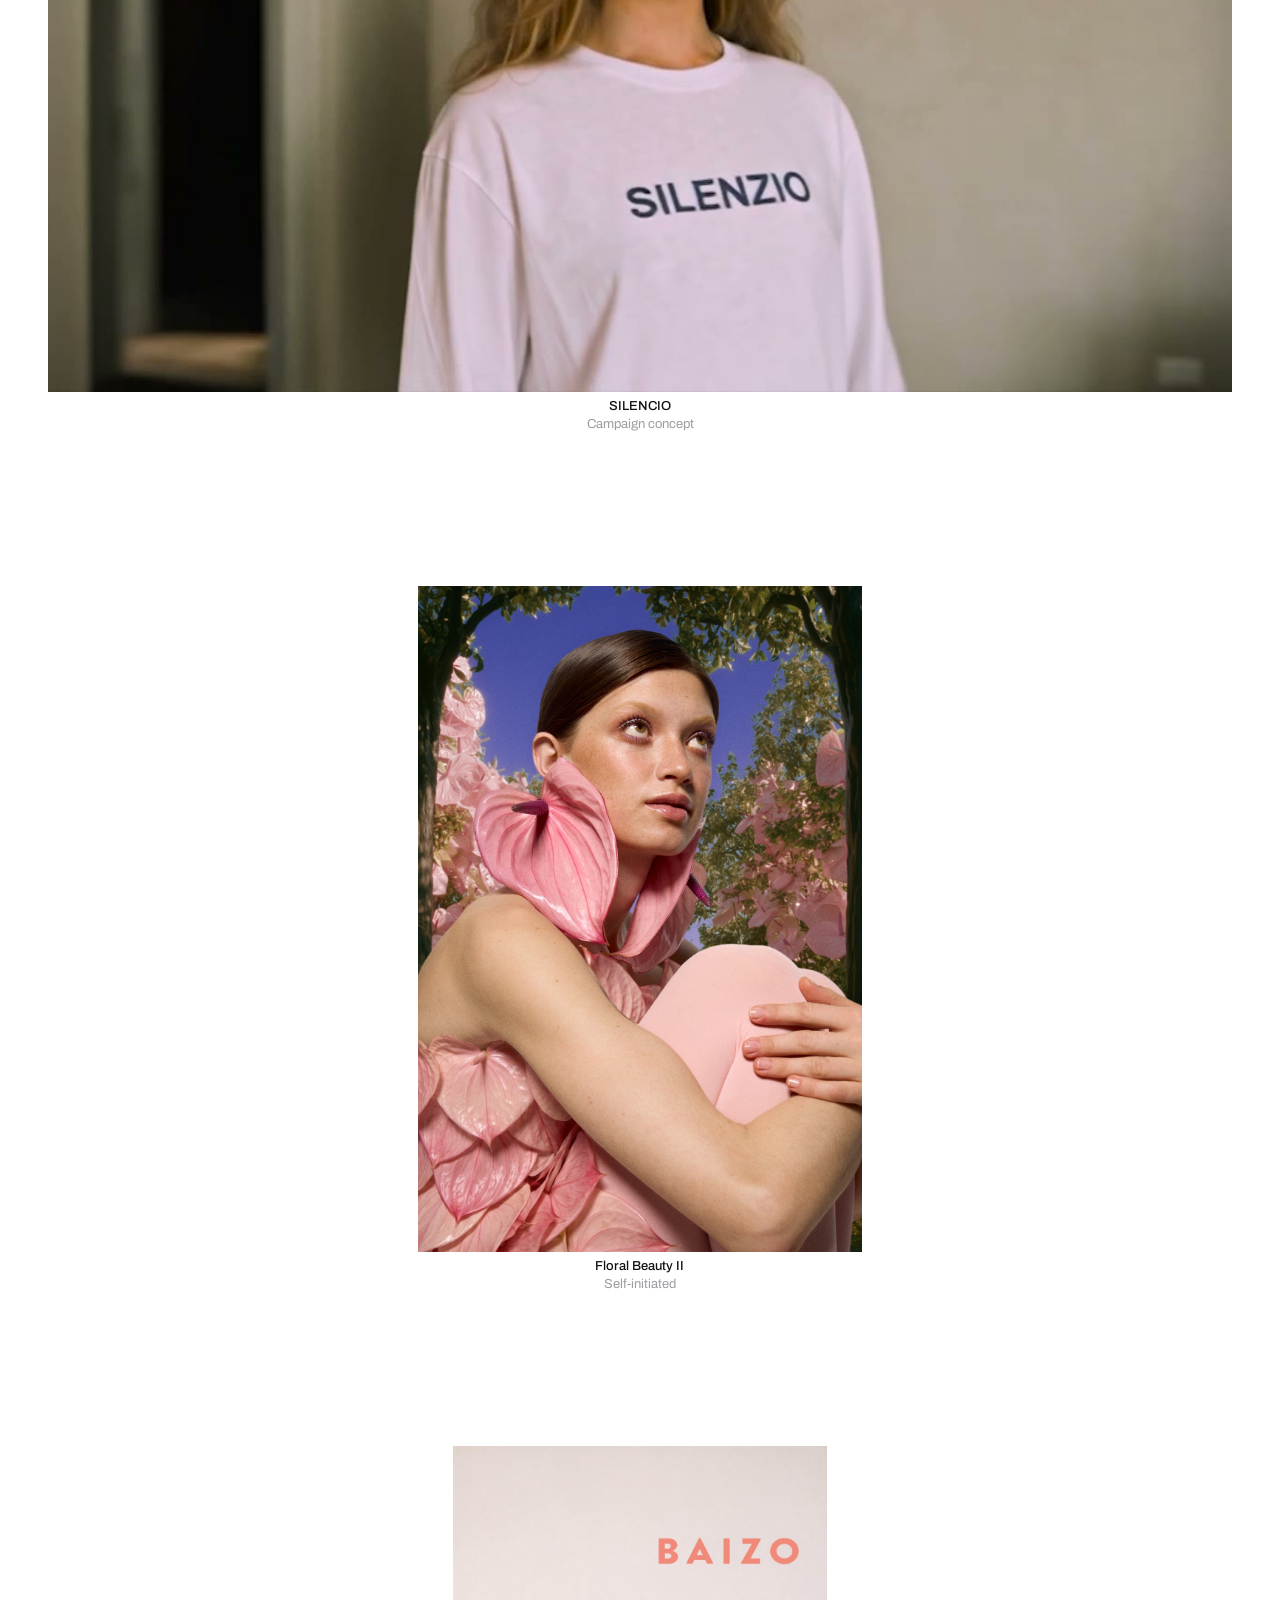
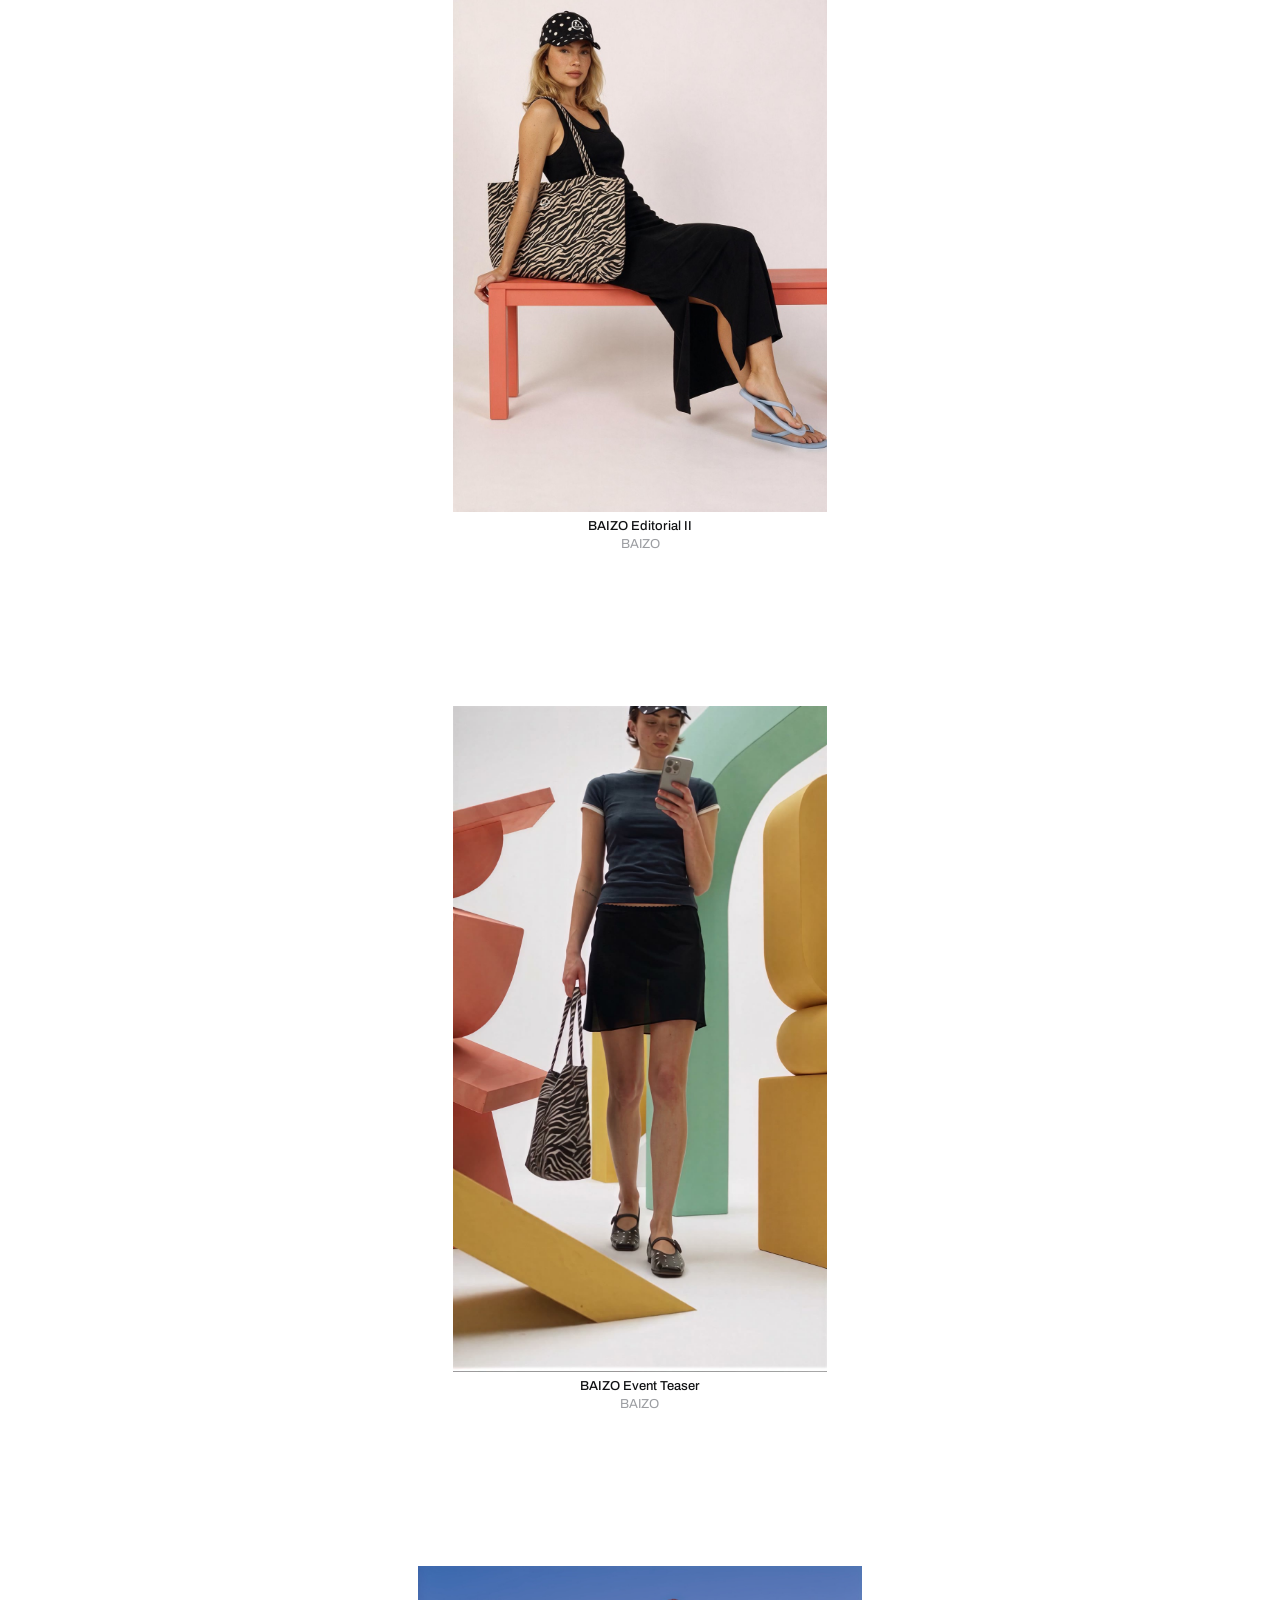
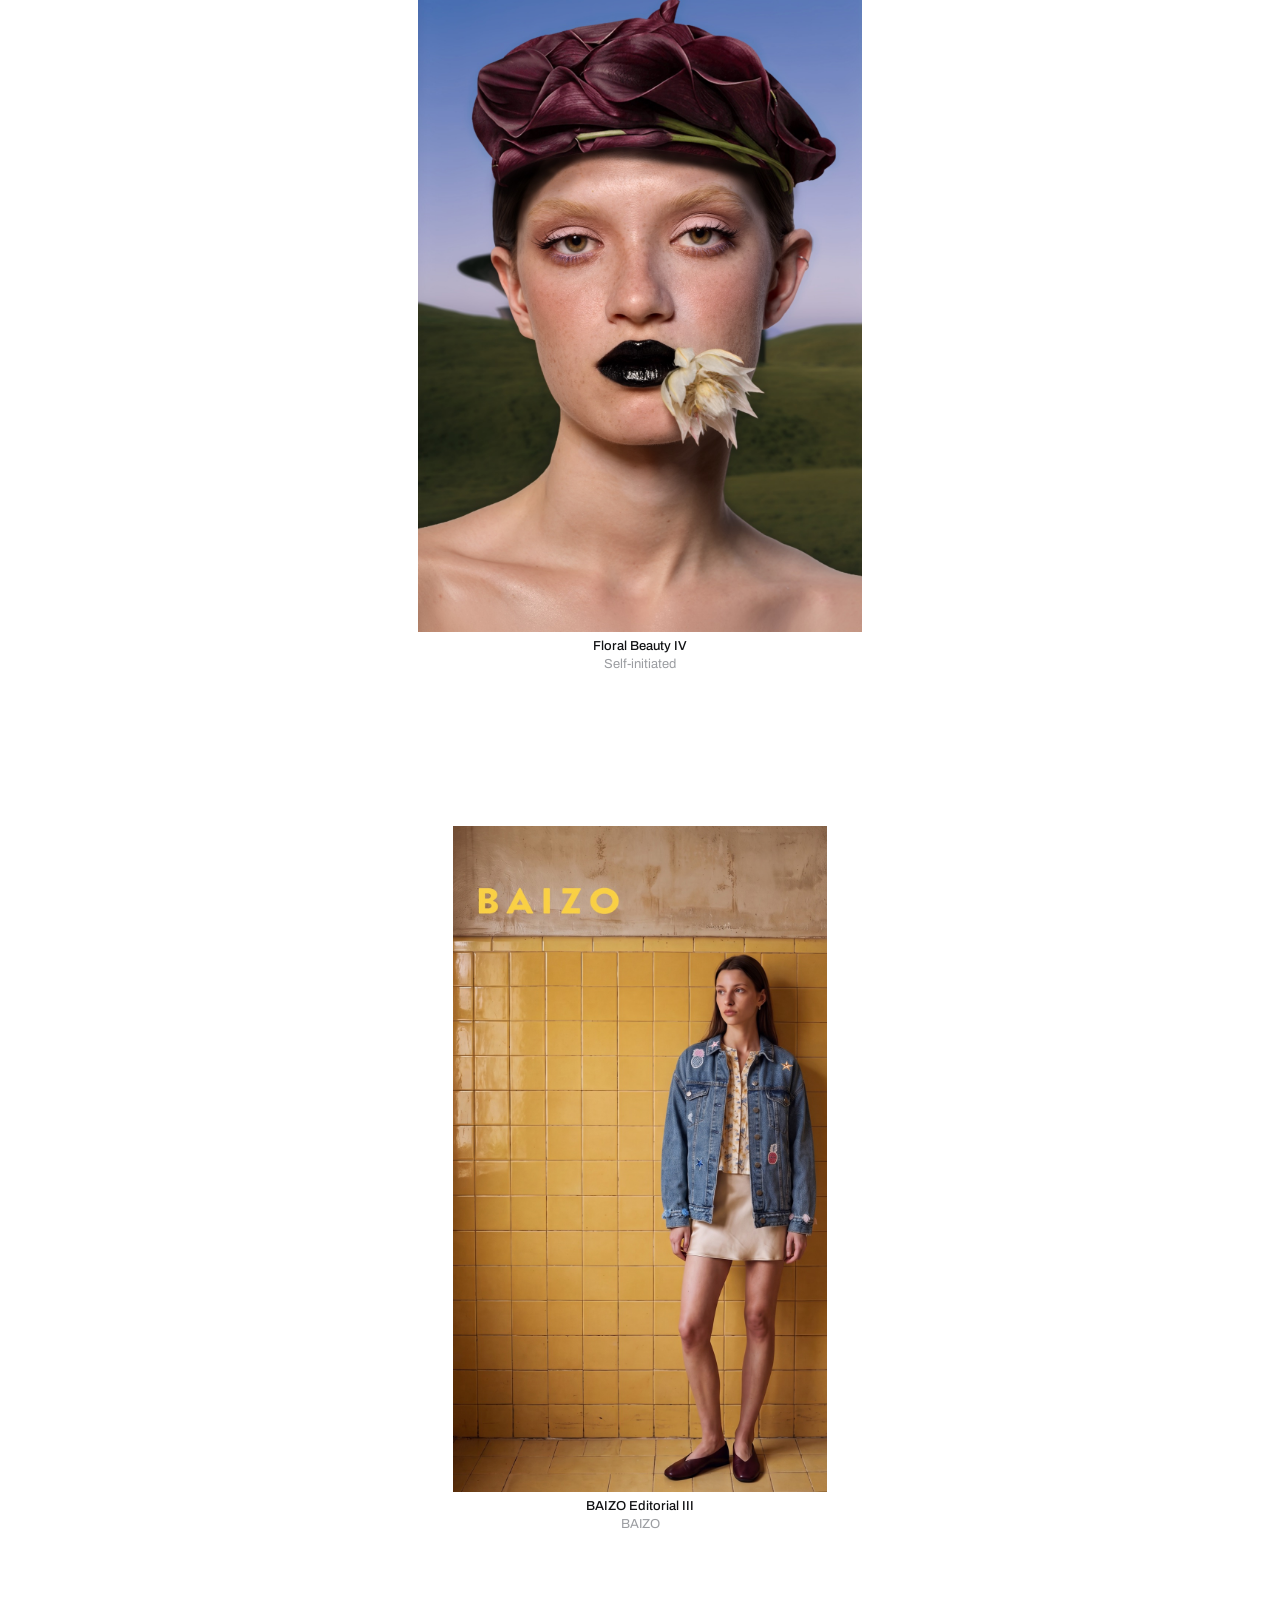
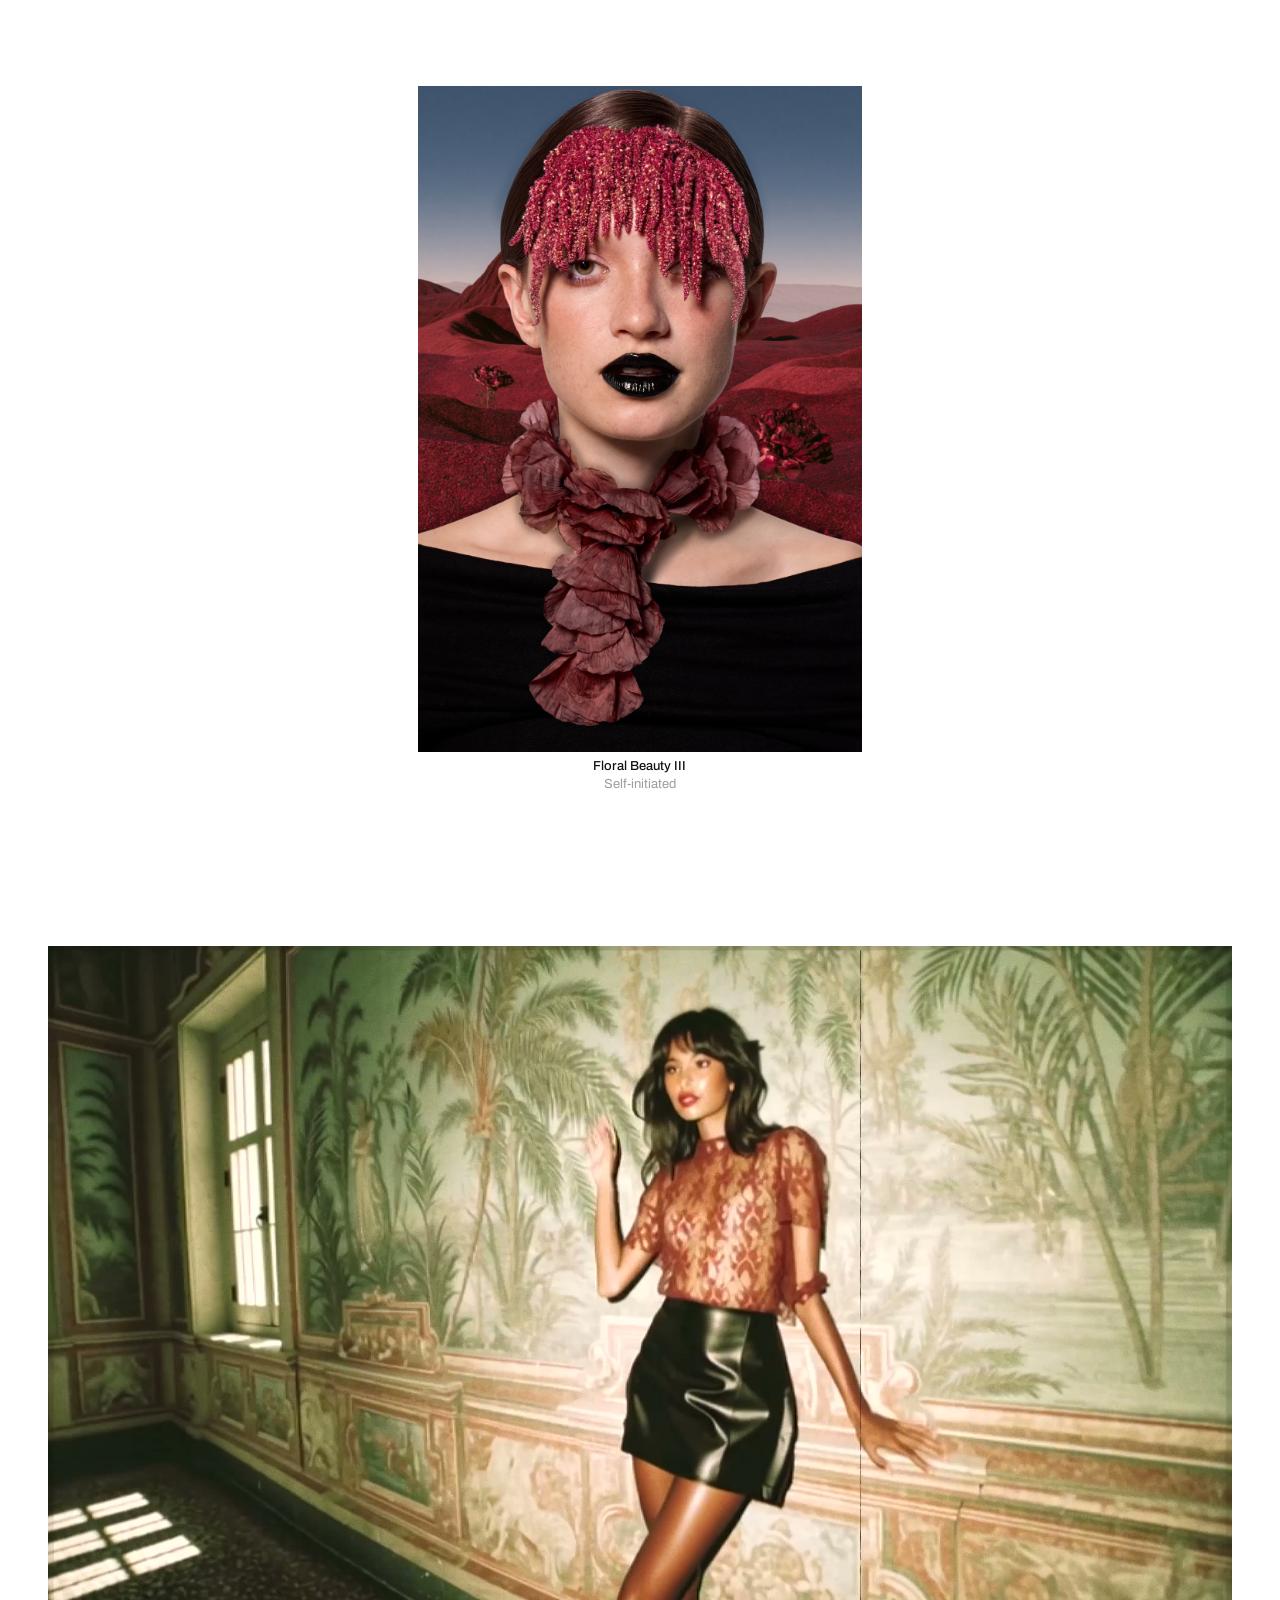
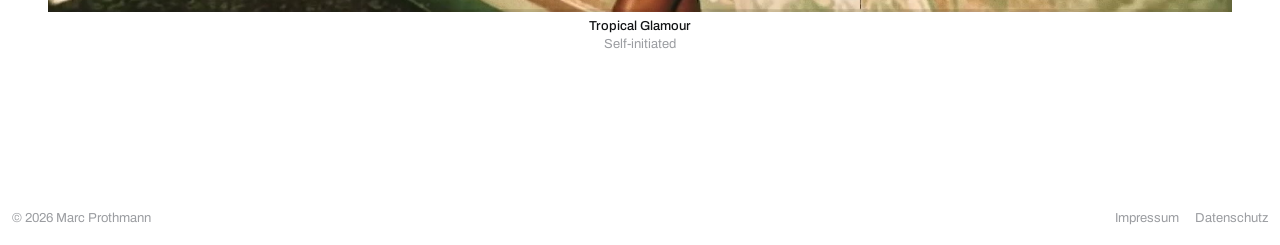
==== commit b8dcad19: "Portfolio: V8 Engine und Zebra entfernt, Reihenfolge angepasst (NYC 1977 und Dior nach vorn, Floral " ====
--- a/index.html
+++ b/index.html
@@ -47,7 +47,7 @@
   <div class="viewer-text"></div>
 </dialog>
 
-<script src="projects.js?v=20261123-feisty"></script>
-<script src="main.js?v=20261123-feisty"></script>
+<script src="projects.js?v=20261124-reorder"></script>
+<script src="main.js?v=20261124-reorder"></script>
 </body>
 </html>
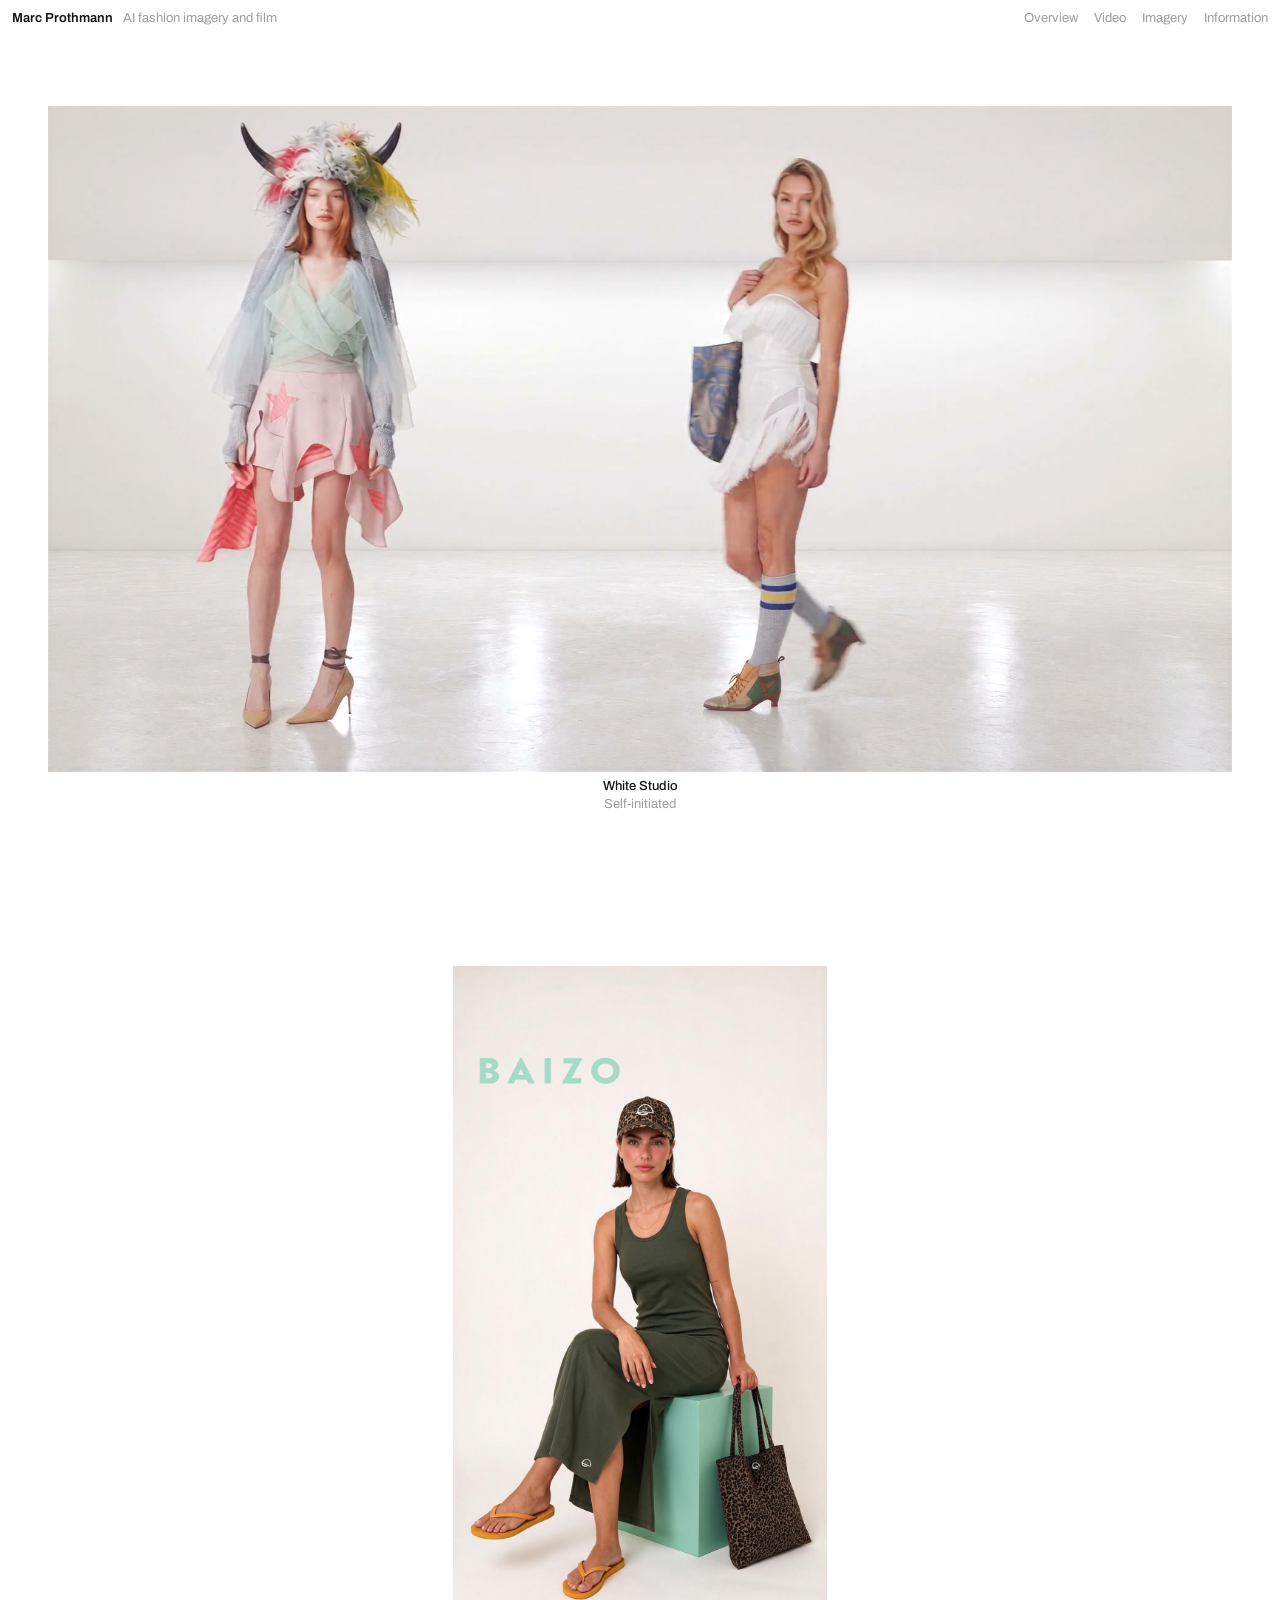
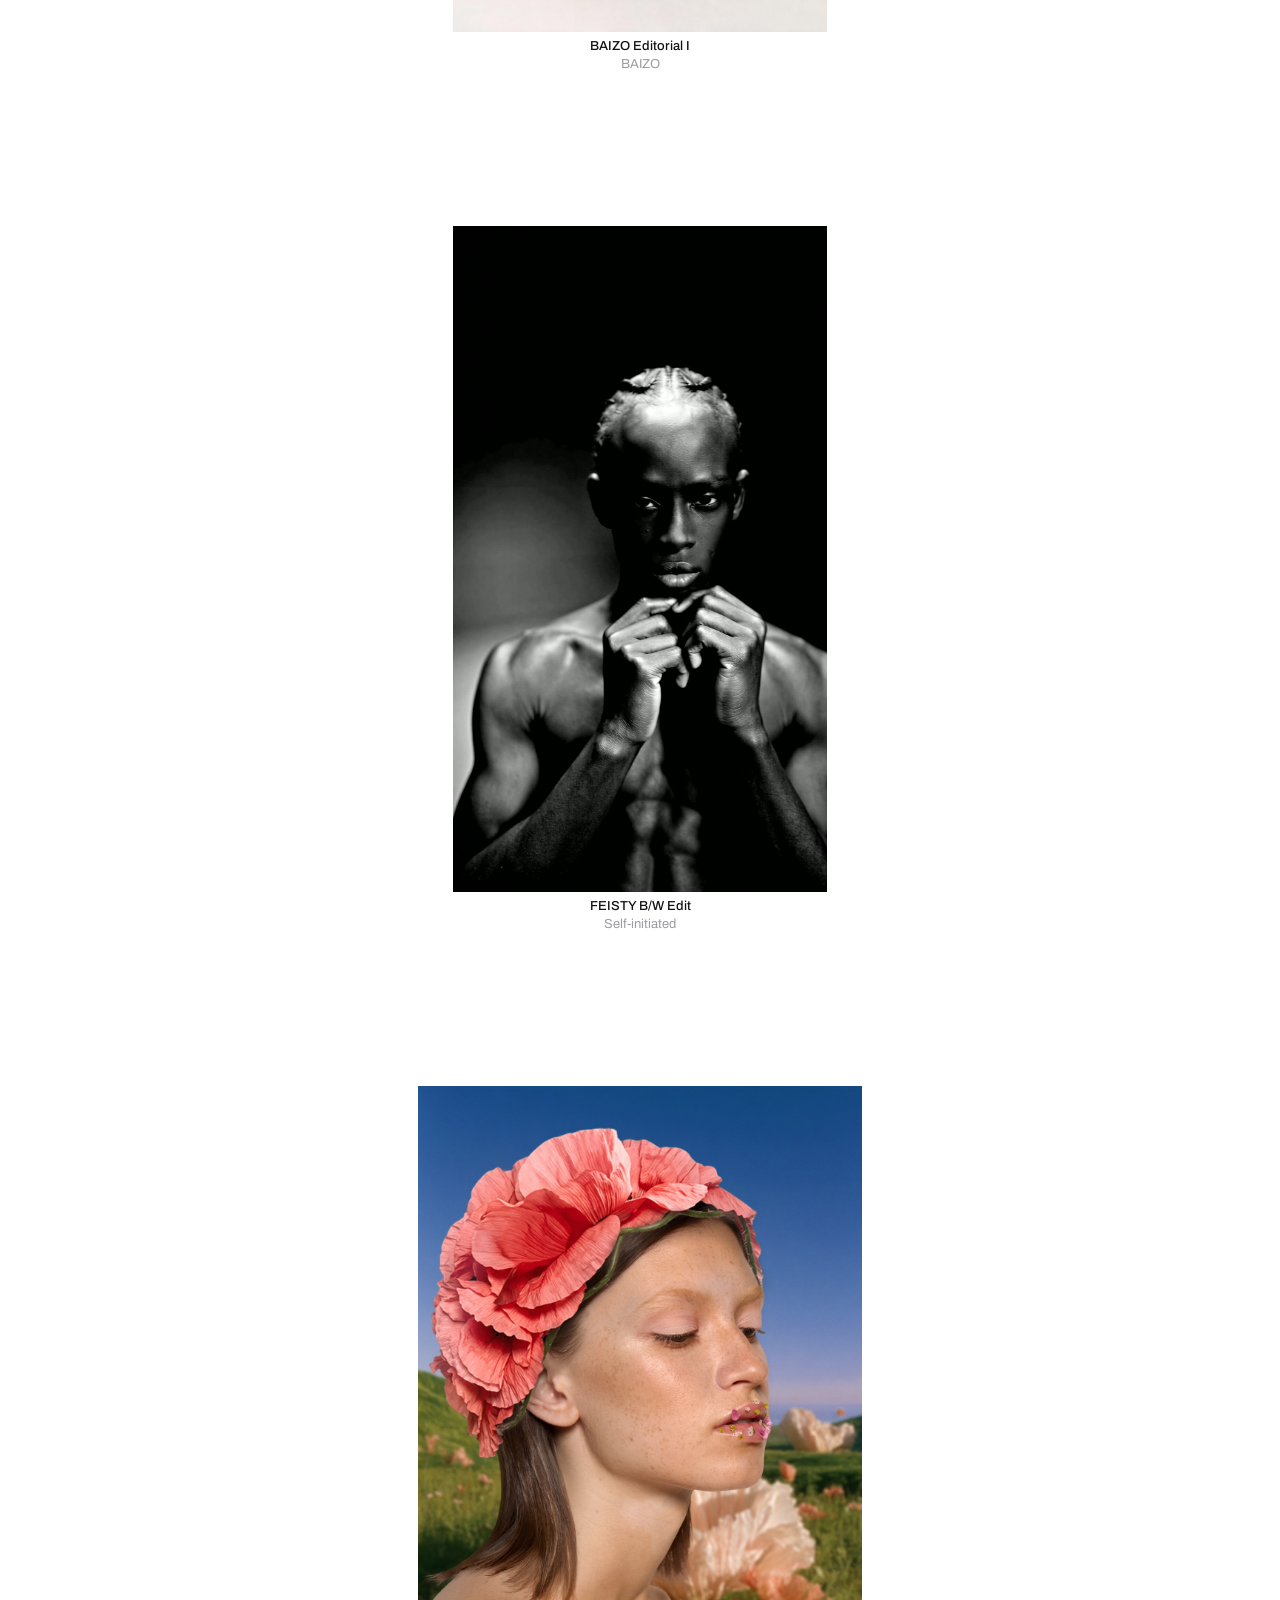
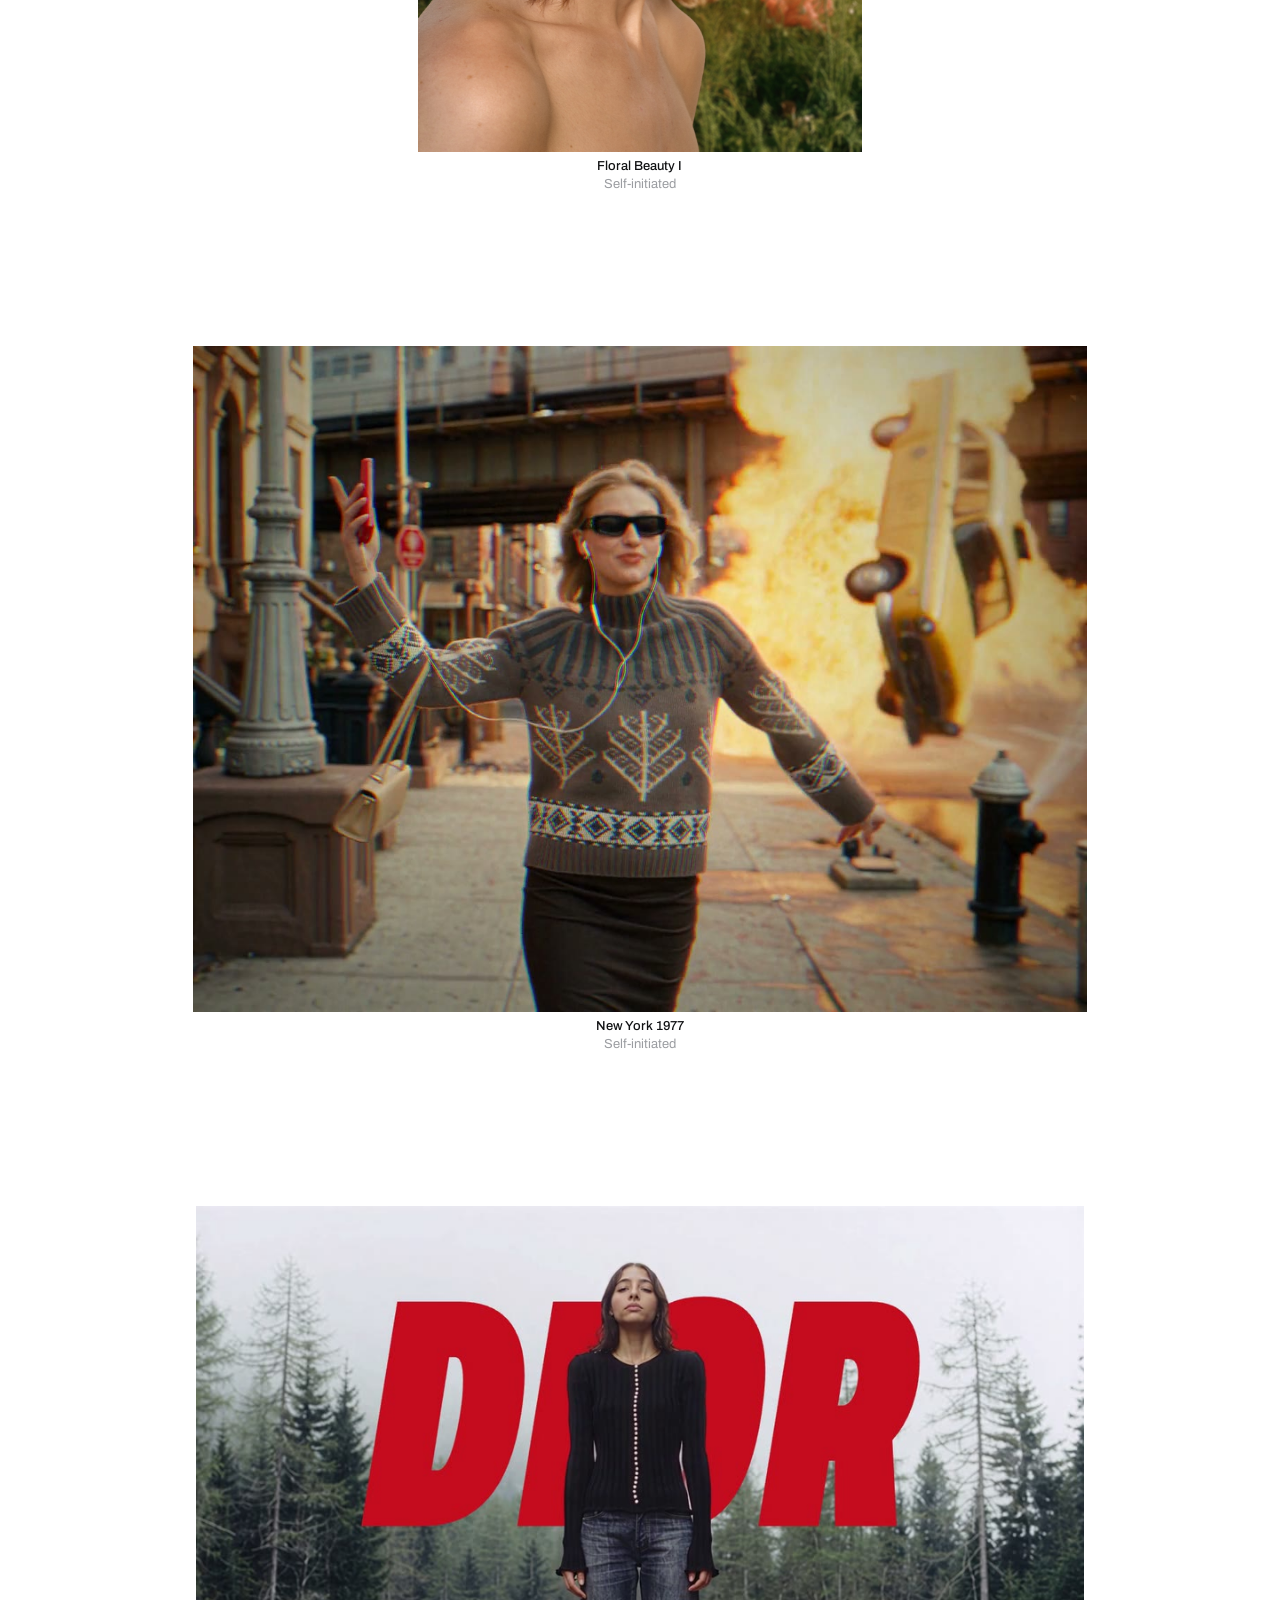
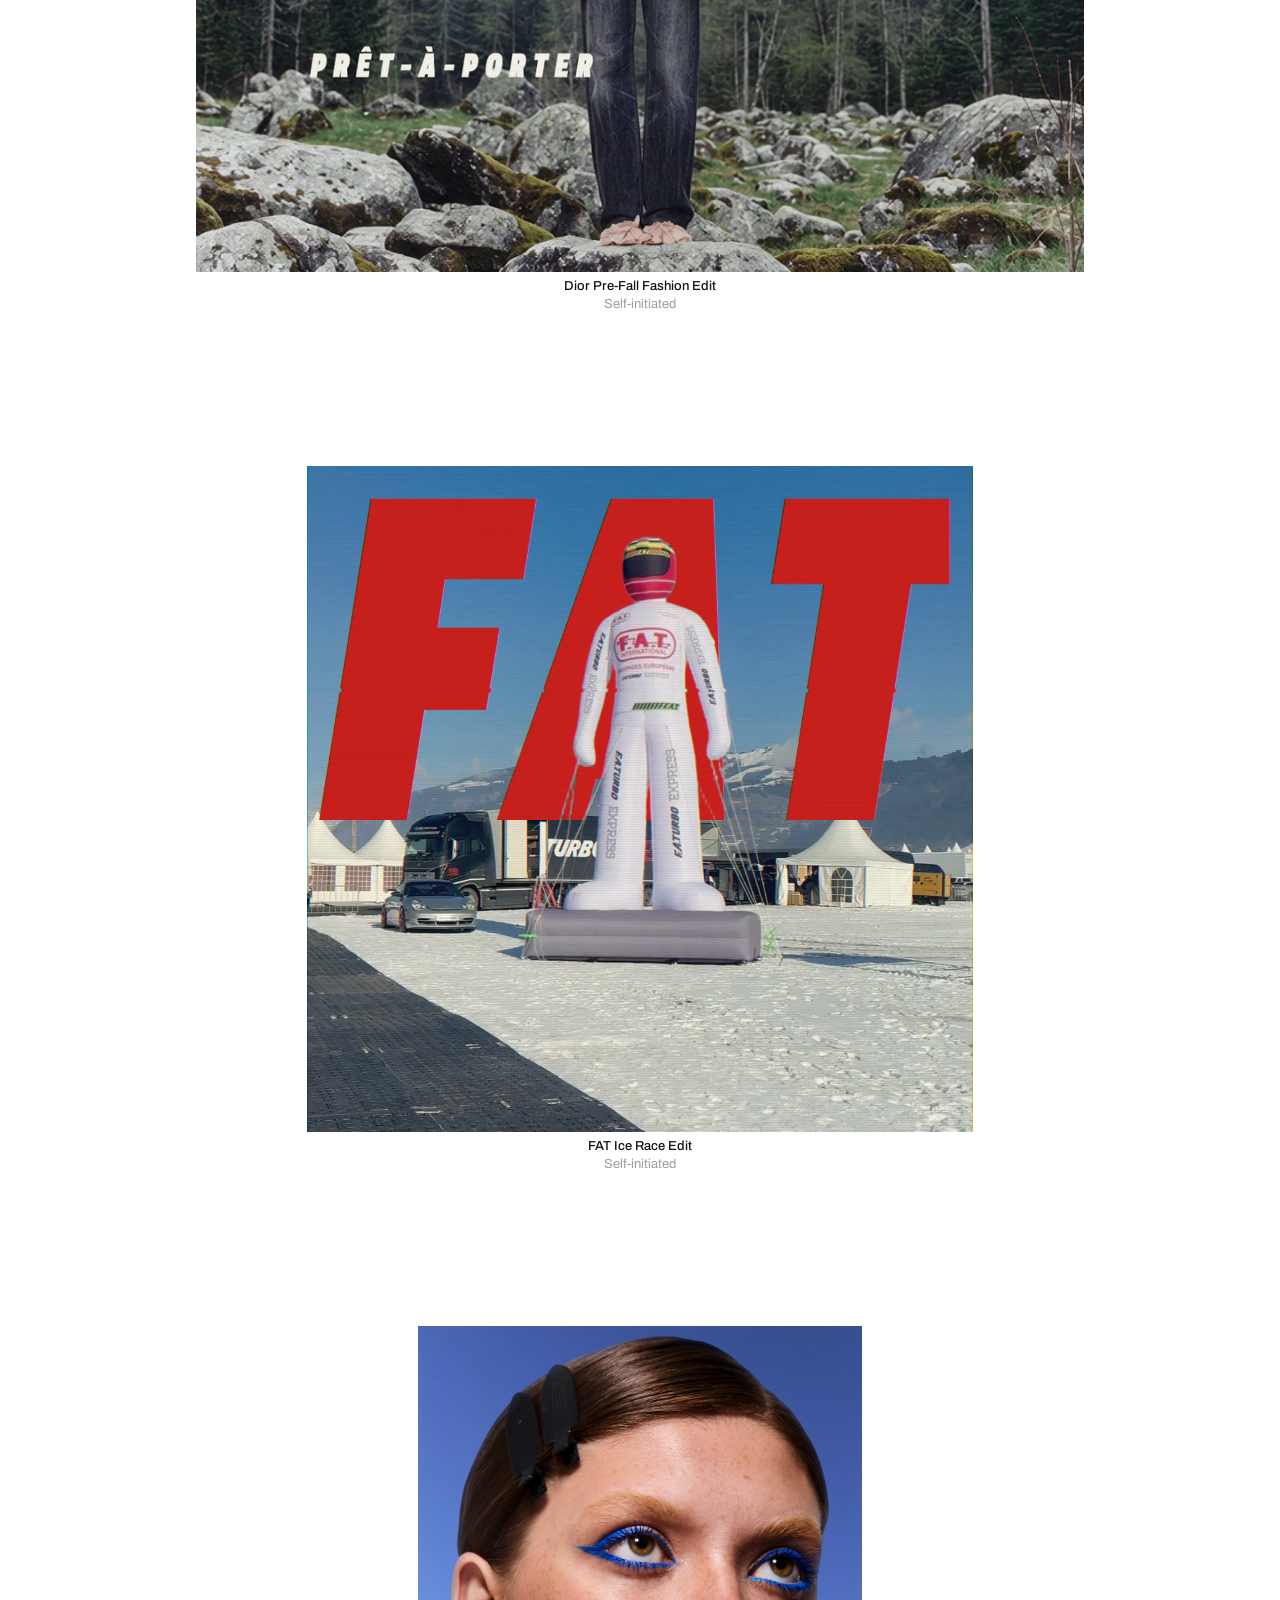
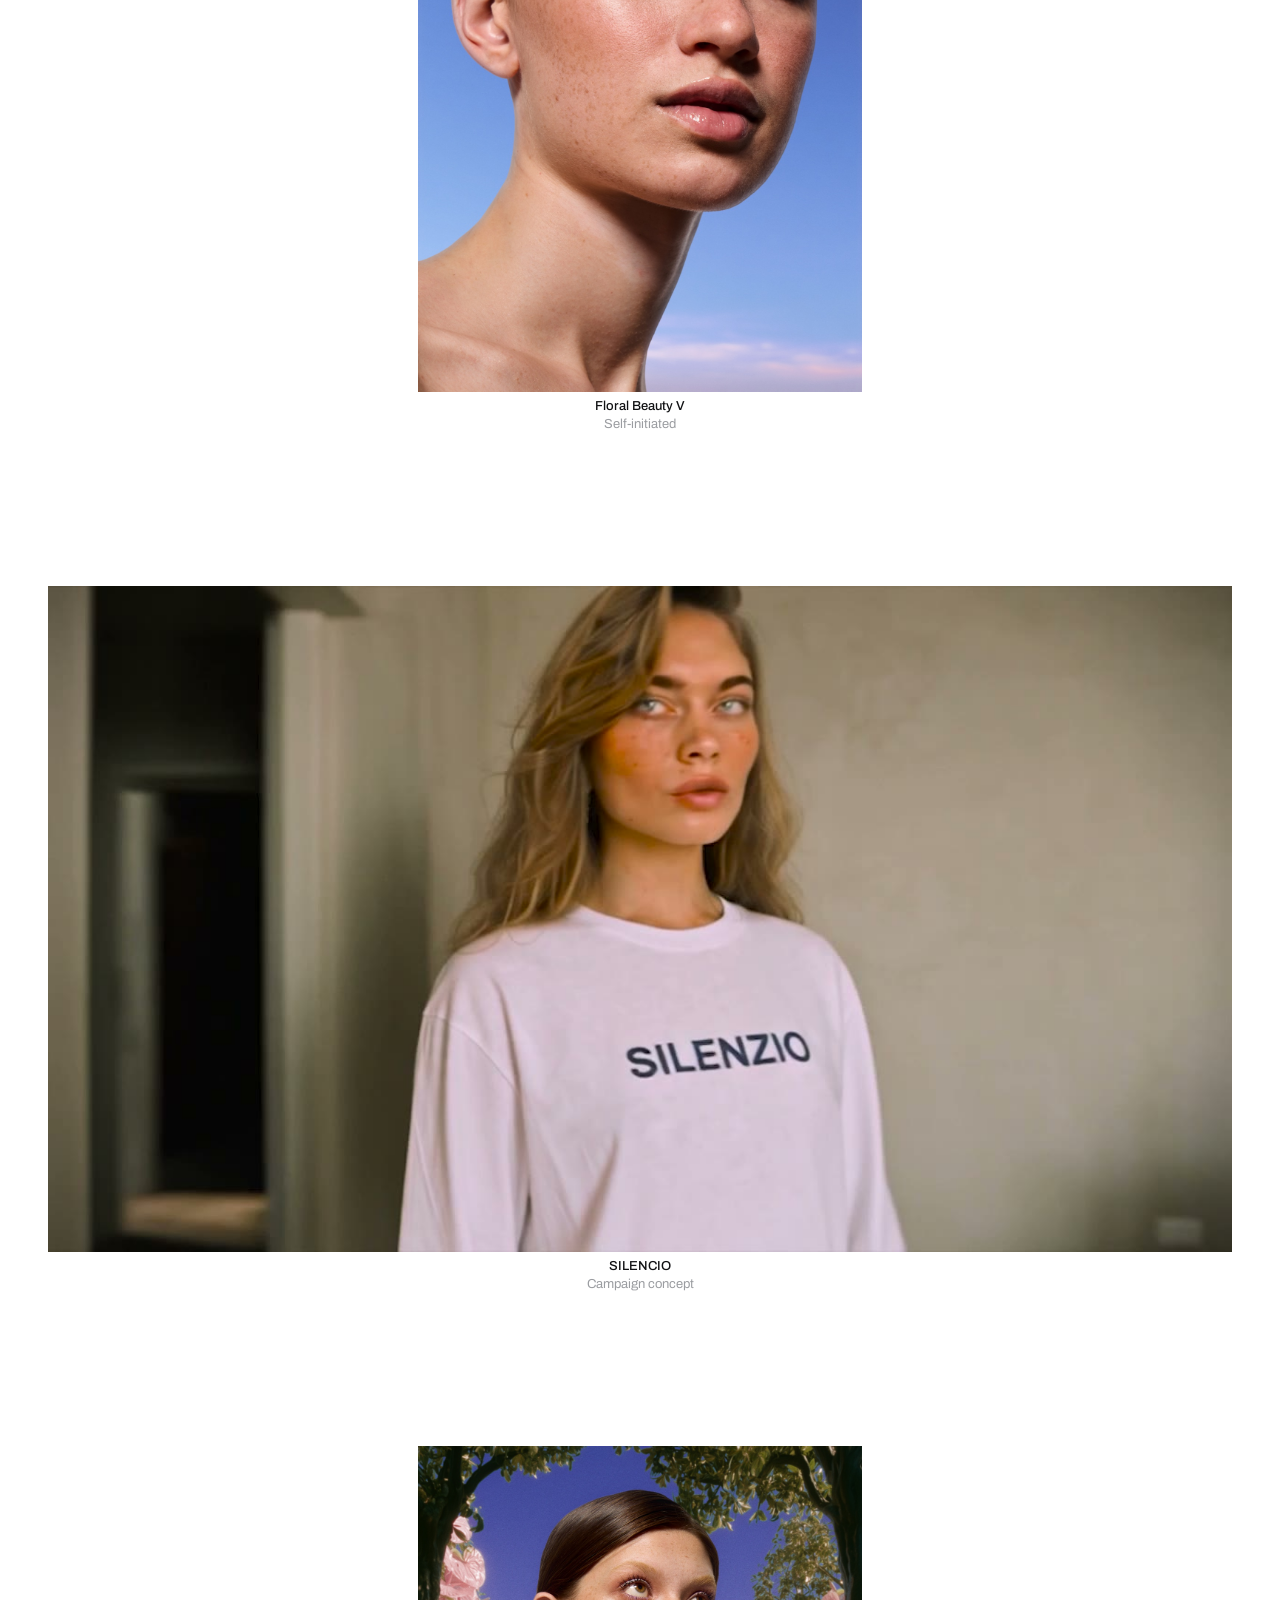
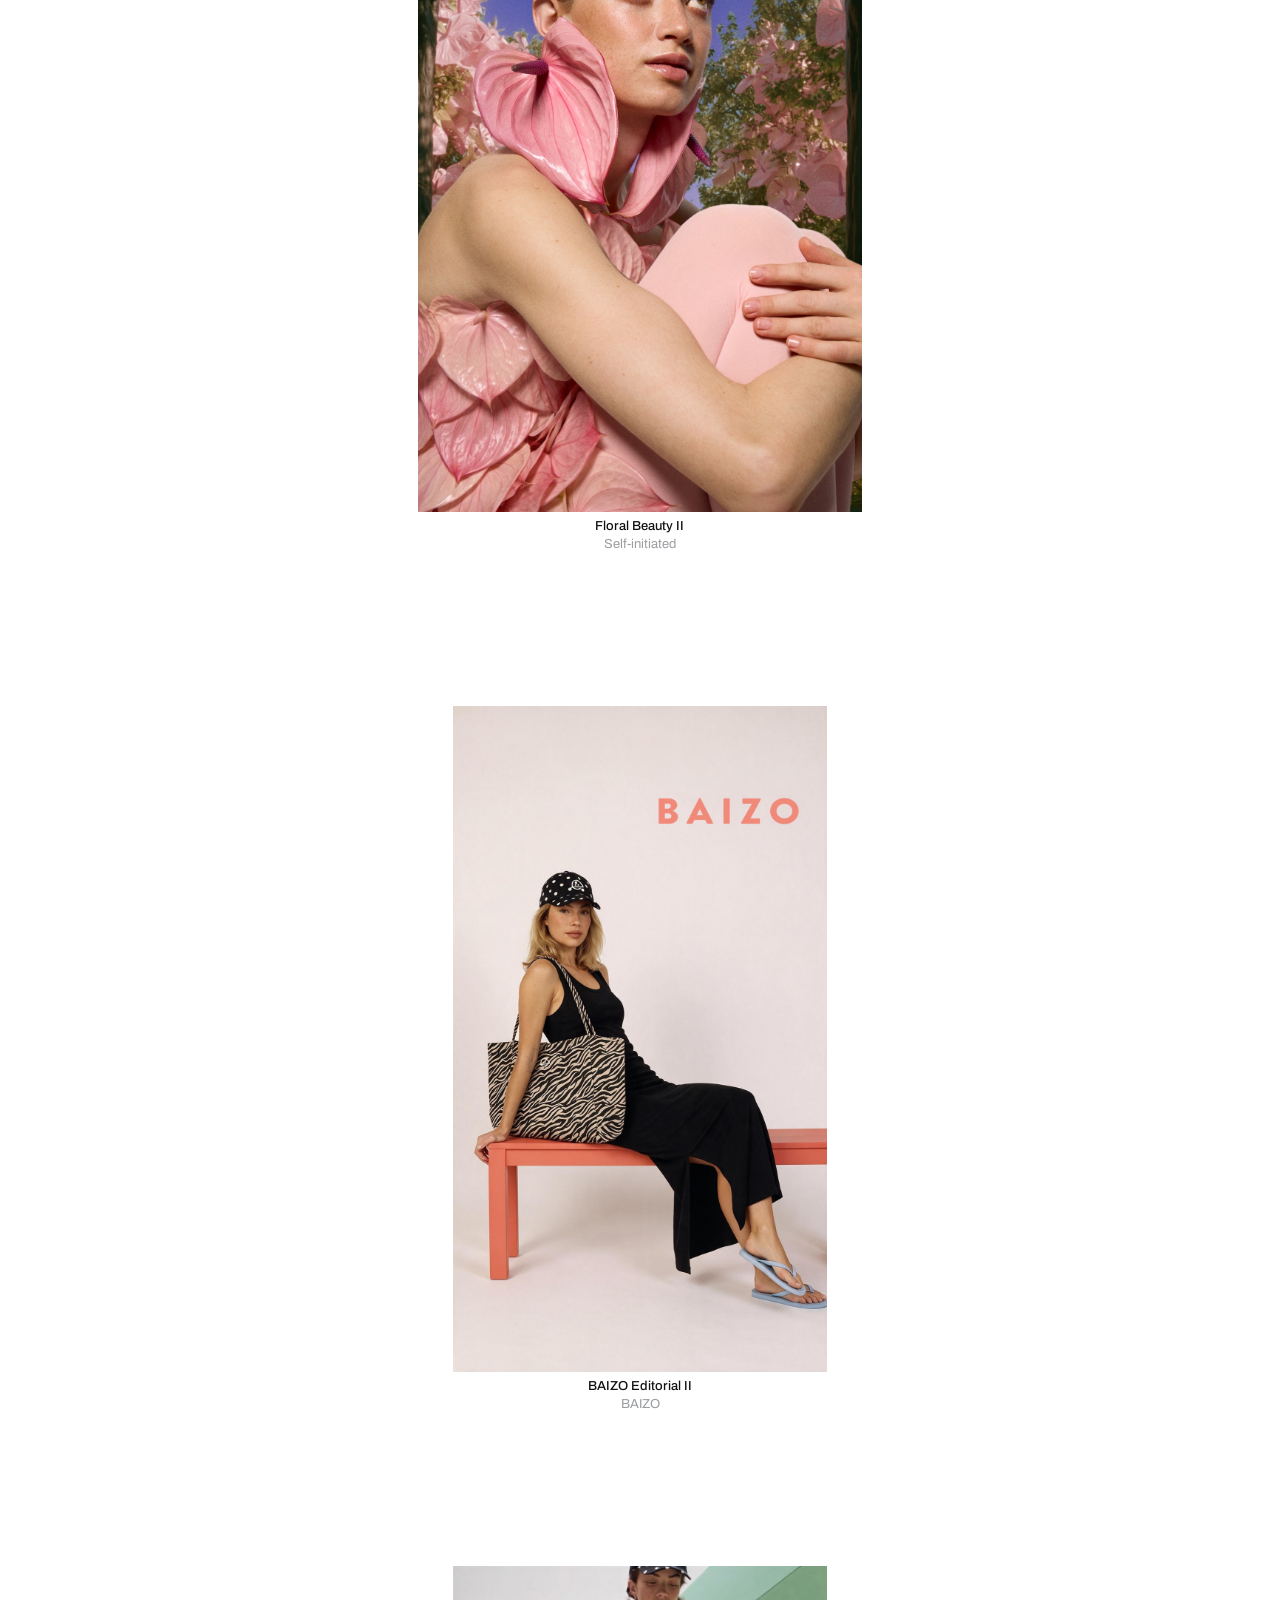
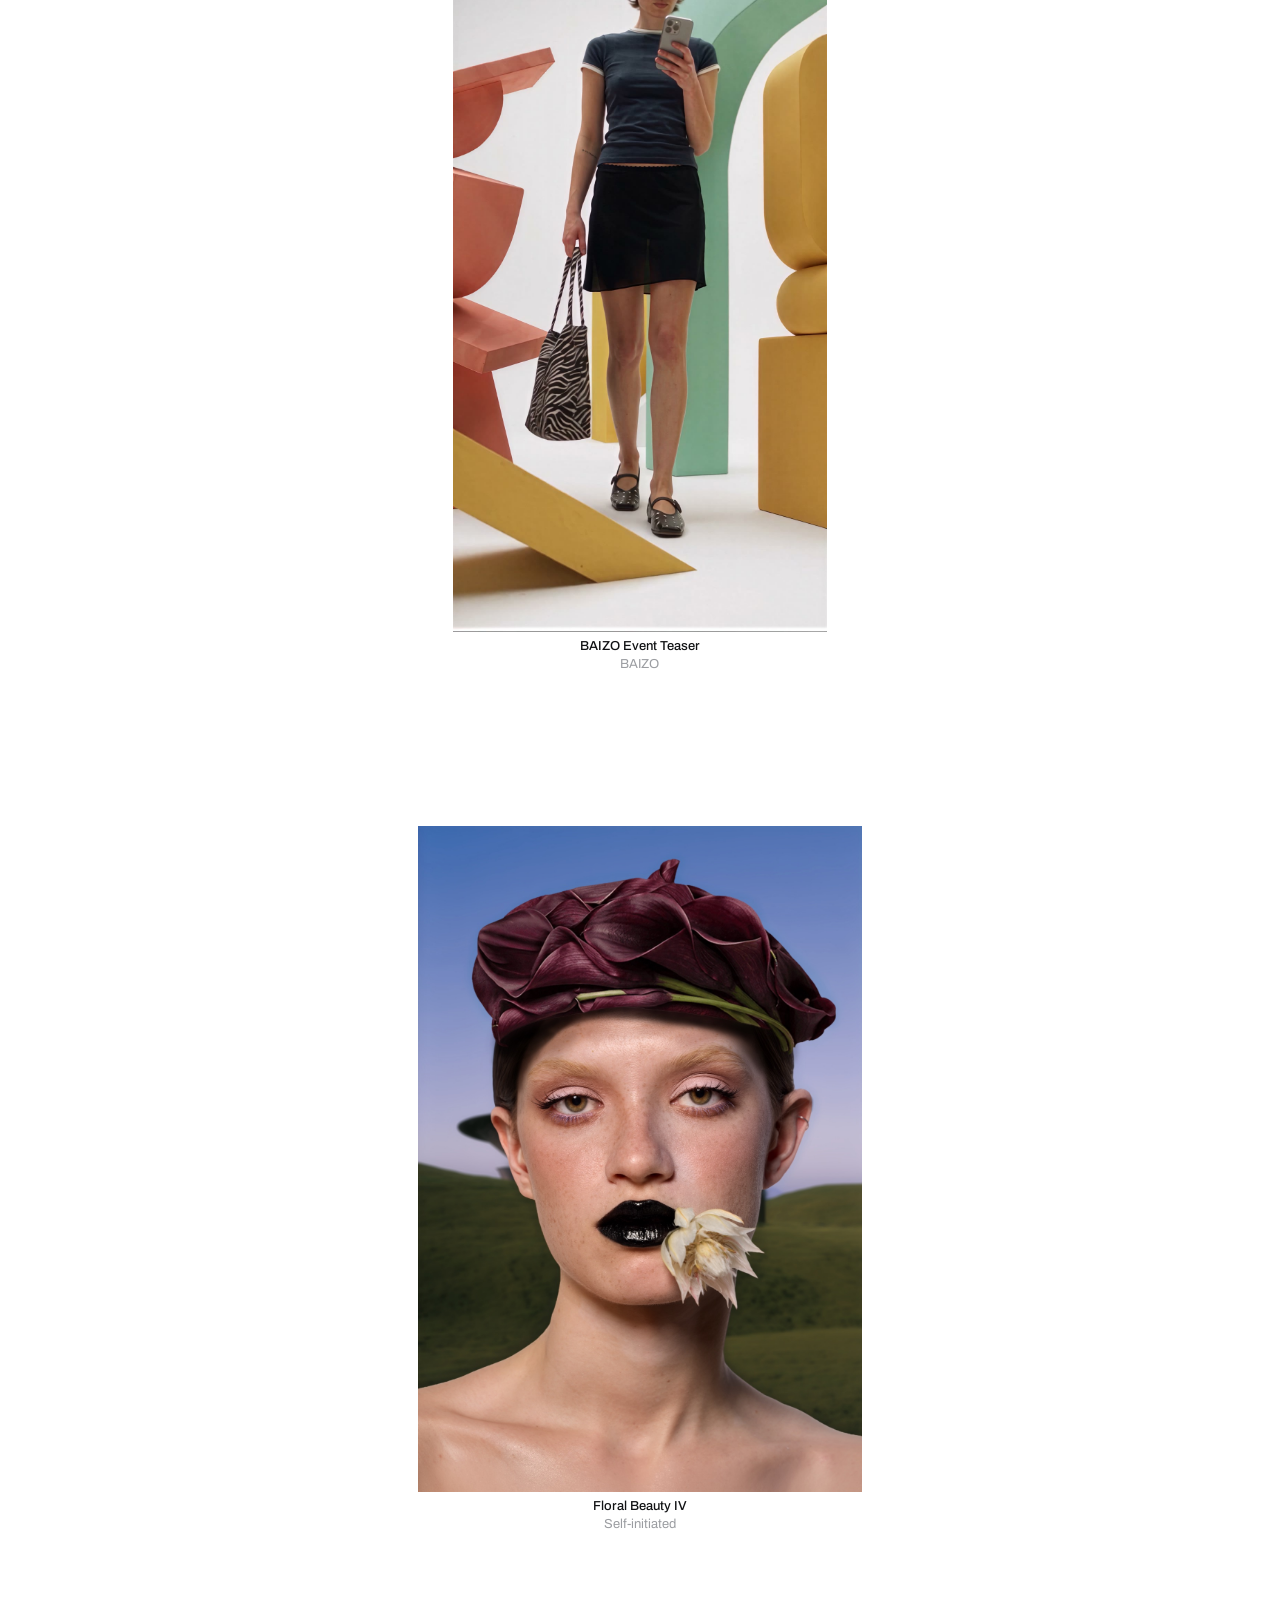
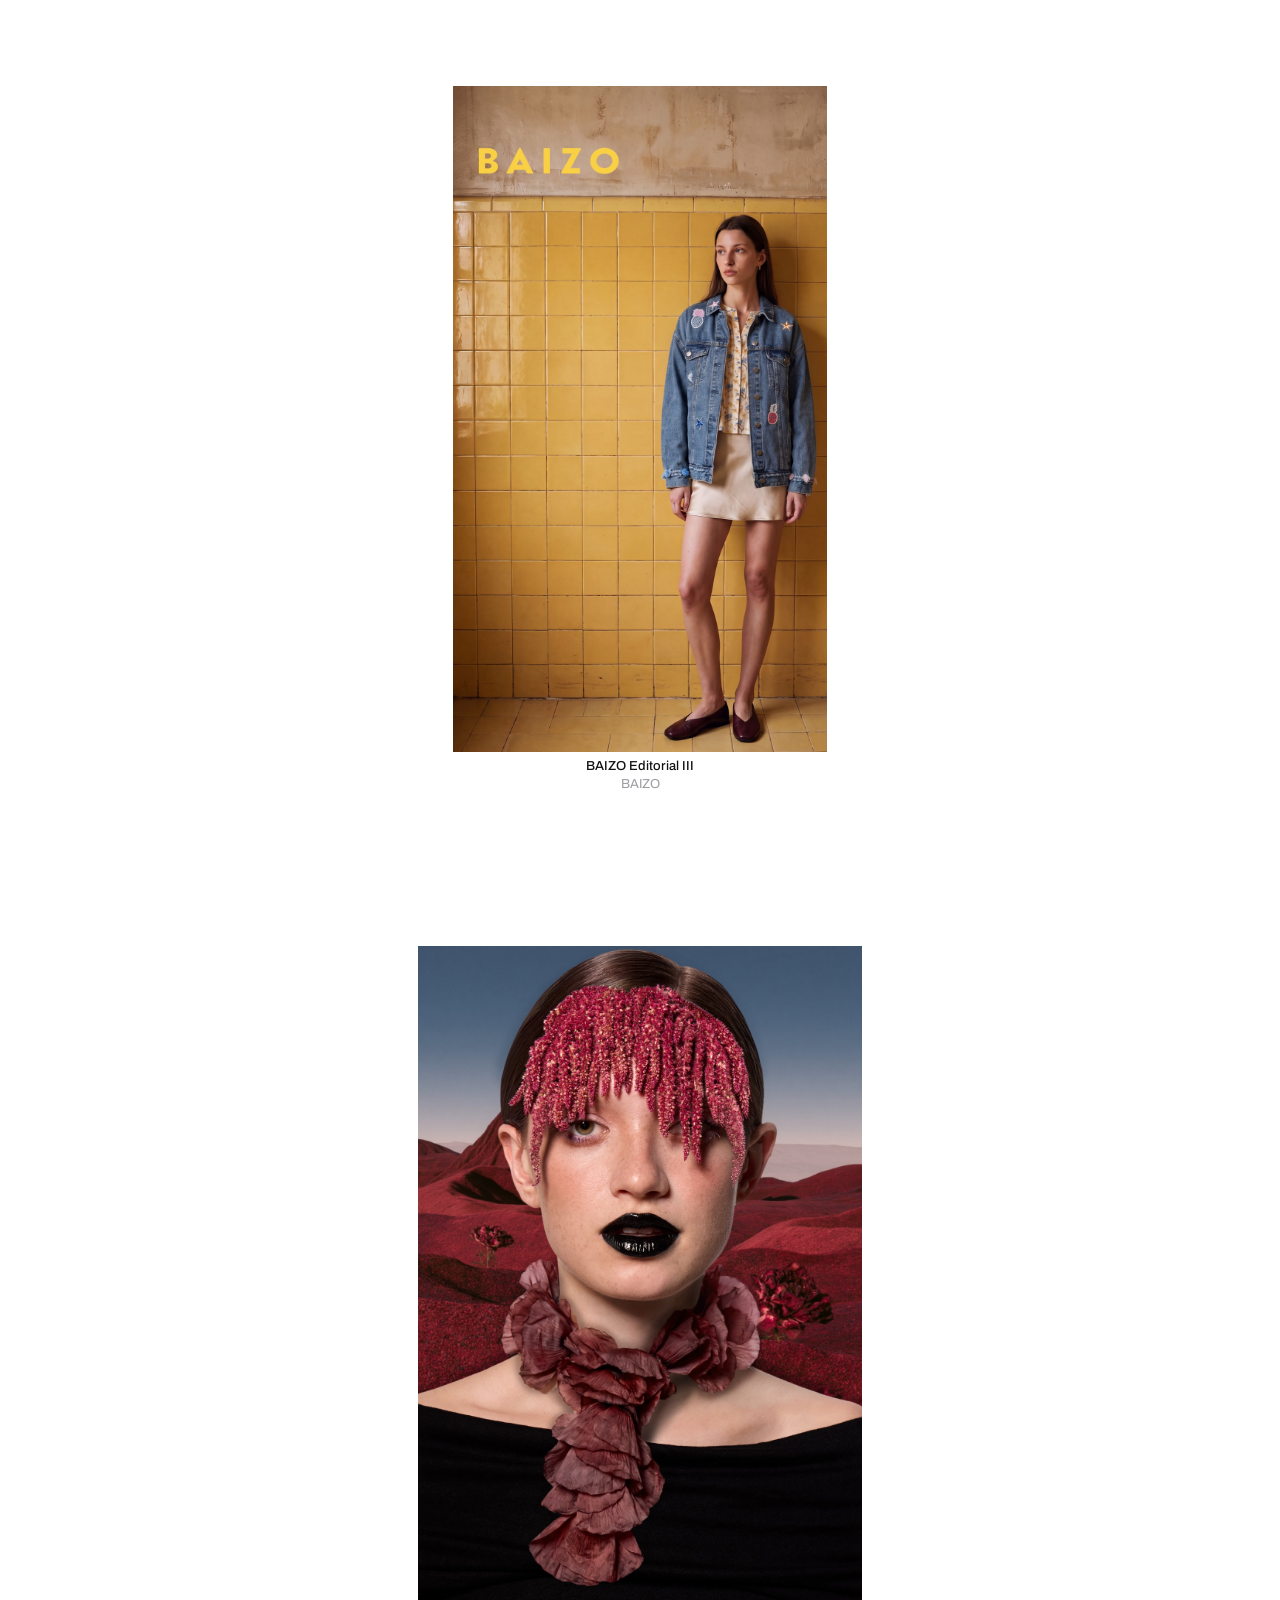
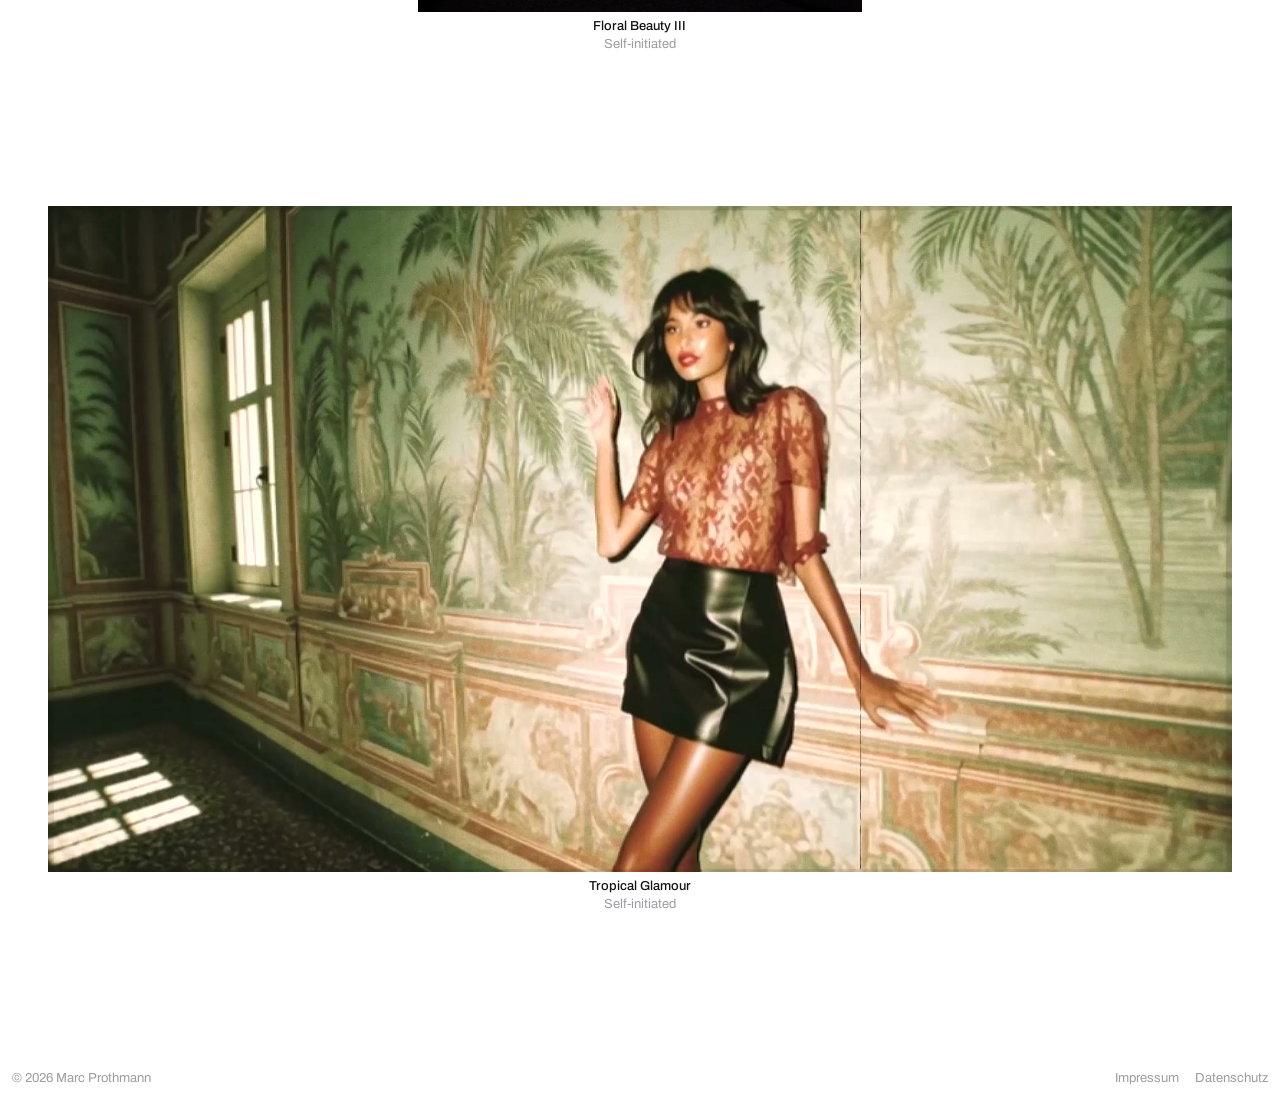
==== commit 04b18291: "FAT Ice Race Edit in die Portfolio-Liste eingetragen (Platz 7) Co-Authored-By: Claude Sonnet 5.5 <no" ====
--- a/index.html
+++ b/index.html
@@ -47,7 +47,7 @@
   <div class="viewer-text"></div>
 </dialog>
 
-<script src="projects.js?v=20261124-reorder"></script>
-<script src="main.js?v=20261124-reorder"></script>
+<script src="projects.js?v=20261124-fat2"></script>
+<script src="main.js?v=20261124-fat2"></script>
 </body>
 </html>
